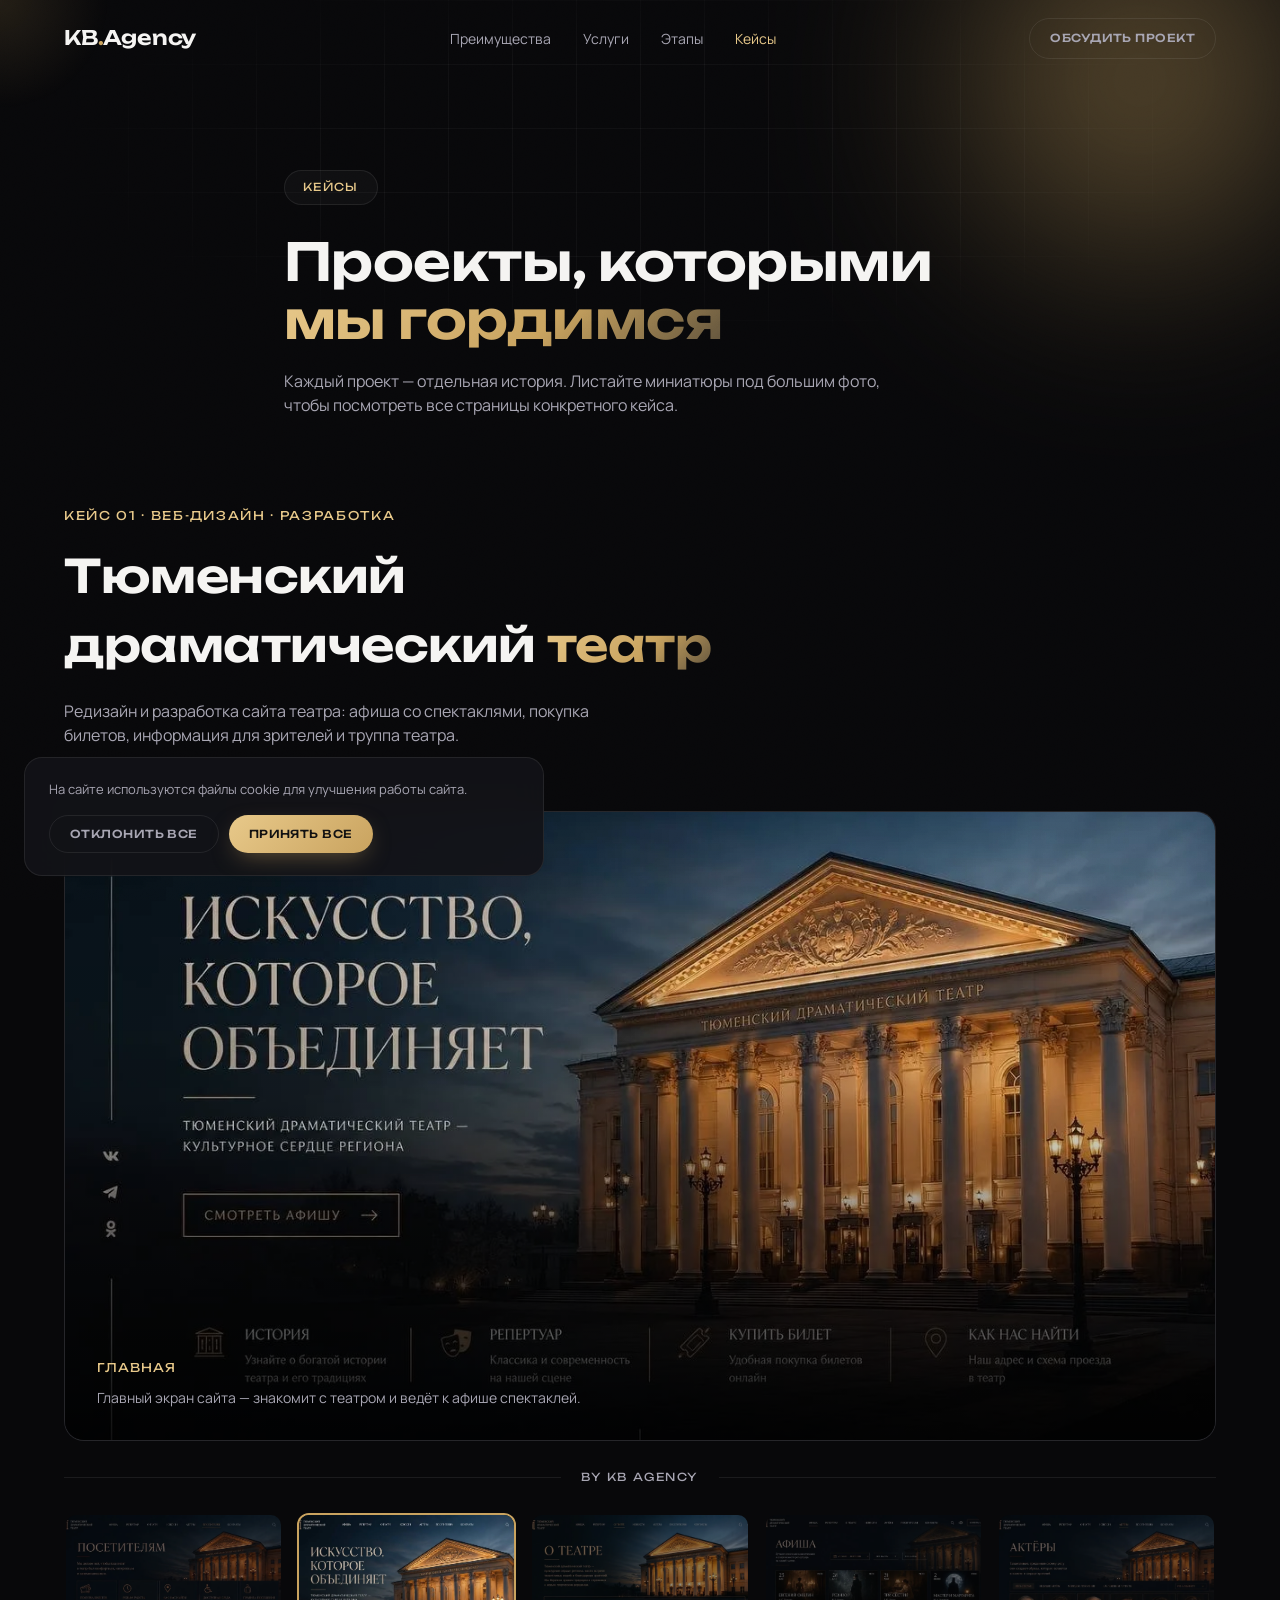
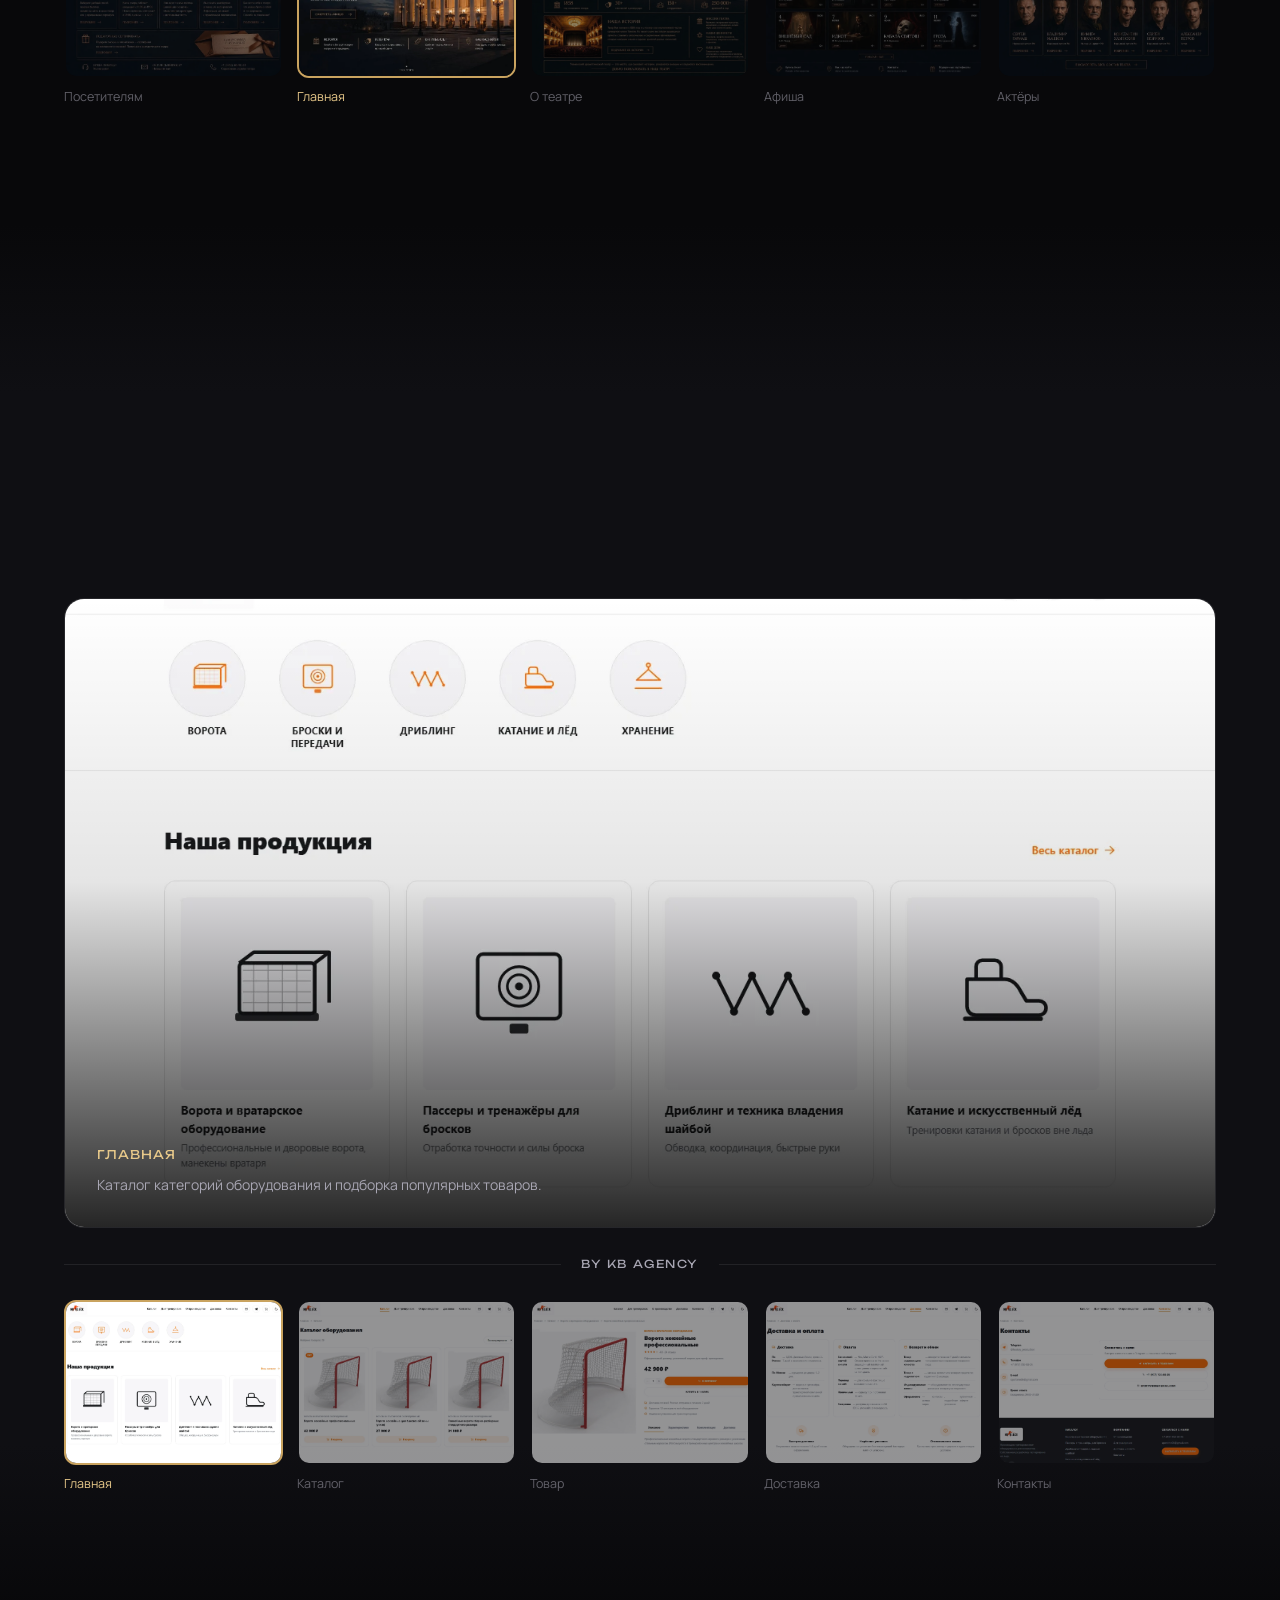
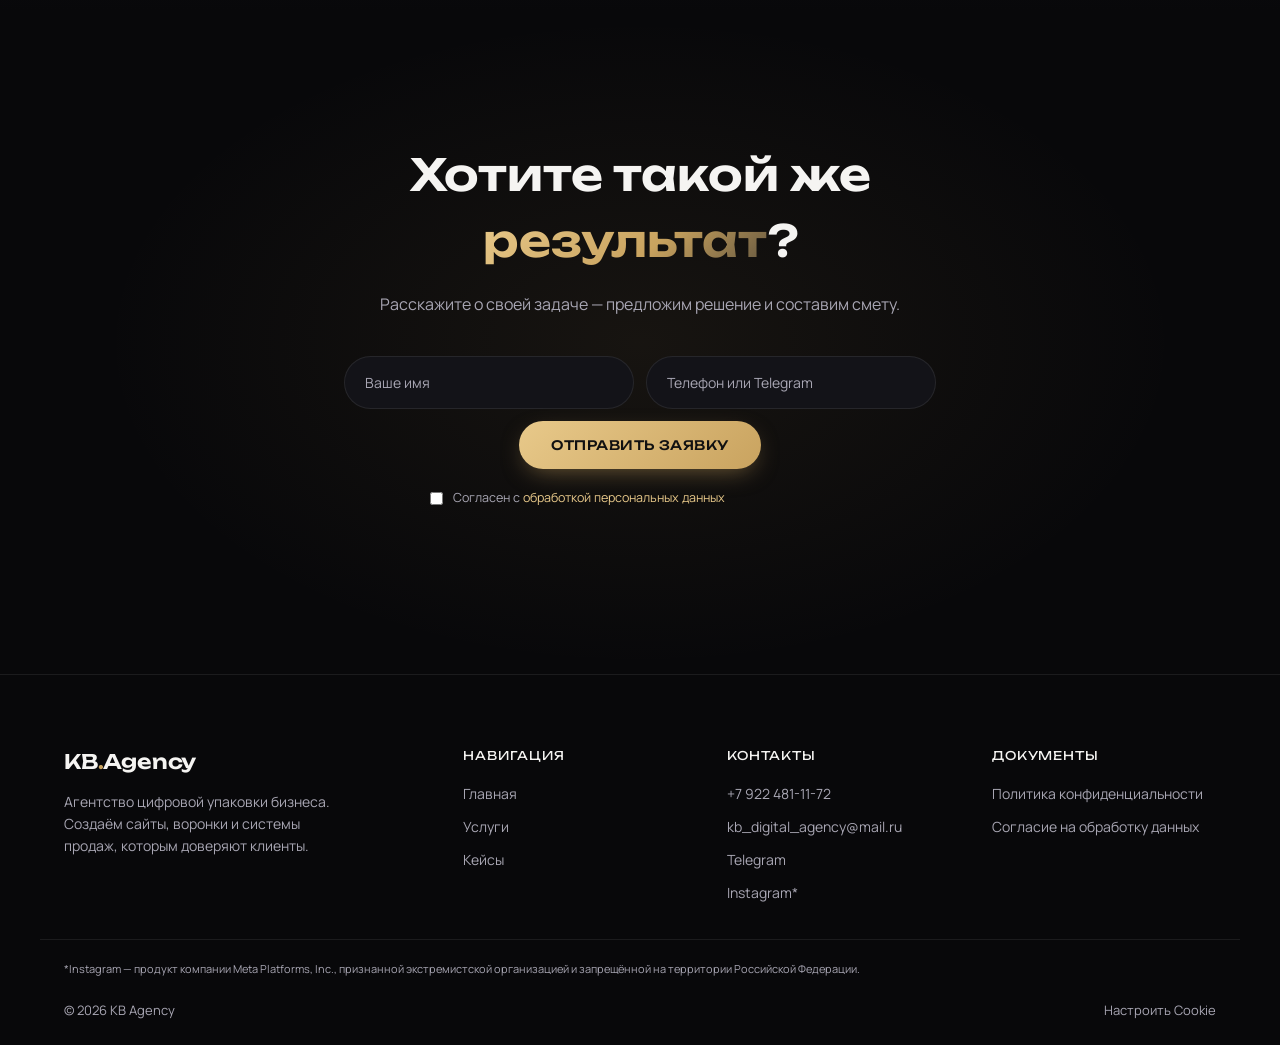
==== cases.html @ 7b7e281a "Initial commit: KB Agency site" ====
<!DOCTYPE html>
<html lang="ru">
<head>
<meta charset="UTF-8">
<meta name="viewport" content="width=device-width, initial-scale=1.0">
<title>Кейсы — KB Agency</title>
<meta name="description" content="Проекты KB Agency: упаковка бренда, сайты, лендинги, AI-креативы и автоматизация — примеры работ с результатами.">

<meta property="og:type" content="website">
<meta property="og:url" content="https://kbagency.ru/cases.html">
<meta property="og:title" content="Кейсы — KB Agency">
<meta property="og:description" content="Проекты KB Agency: упаковка бренда, сайты, лендинги, AI-креативы и автоматизация — примеры работ с результатами.">
<meta property="og:image" content="https://kbagency.ru/brand/instagram-logo-1080.png">
<meta property="og:image:width" content="1080">
<meta property="og:image:height" content="1080">
<meta name="twitter:card" content="summary_large_image">
<meta name="twitter:title" content="Кейсы — KB Agency">
<meta name="twitter:description" content="Проекты KB Agency: упаковка бренда, сайты, лендинги, AI-креативы и автоматизация — примеры работ с результатами.">
<meta name="twitter:image" content="https://kbagency.ru/brand/instagram-logo-1080.png">

<link rel="preconnect" href="https://fonts.googleapis.com">
<link rel="preconnect" href="https://fonts.gstatic.com" crossorigin>
<link href="https://fonts.googleapis.com/css2?family=Manrope:wght@400;500;600;700;800&family=Unbounded:wght@400;500;600;700;800;900&display=swap" rel="stylesheet">
<link rel="icon" href="brand/favicon.svg" type="image/svg+xml">
<link rel="stylesheet" href="css/style.css">
</head>
<body>

<div class="noise-overlay"></div>
<div class="cursor-glow" id="cursorGlow"></div>

<header class="header" id="header">
  <div class="container header__inner">
    <a href="index.html" class="logo">KB<span class="logo__dot">.</span>Agency</a>

    <nav class="nav" id="nav">
      <a href="index.html#advantages" class="nav__link">Преимущества</a>
      <a href="services.html" class="nav__link">Услуги</a>
      <a href="index.html#process" class="nav__link">Этапы</a>
      <a href="cases.html" class="nav__link is-active">Кейсы</a>
      <div class="nav__contact">
        <a href="tel:+79224811172">+7 922 481-11-72</a>
        <a href="mailto:kb_digital_agency@mail.ru">kb_digital_agency@mail.ru</a>
        <a href="https://t.me/KB_AGENCY" target="_blank" rel="noopener">Telegram</a>
        <a href="https://www.instagram.com/kb_digital_agency" target="_blank" rel="noopener">Instagram</a>
      </div>
    </nav>

    <a href="index.html#contact" class="btn btn--small btn--ghost header__cta">Обсудить проект</a>

    <button class="burger" id="burger" aria-label="Открыть меню">
      <span></span><span></span><span></span>
    </button>
  </div>
</header>

<main>

  <!-- PAGE HERO -->
  <section class="page-hero">
    <div class="hero__bg" aria-hidden="true">
      <div class="hero__orb hero__orb--1"></div>
      <div class="hero__grid"></div>
    </div>
    <div class="container page-hero__inner">
      <span class="eyebrow" data-reveal>Кейсы</span>
      <h1 class="page-hero__title" data-reveal>Проекты, которыми <span class="text-gradient">мы гордимся</span></h1>
      <p class="page-hero__desc" data-reveal>
        Каждый проект — отдельная история. Листайте миниатюры под большим фото,
        чтобы посмотреть все страницы конкретного кейса.
      </p>
    </div>
  </section>

  <!-- CASE 01 — THEATER -->
  <section class="section case-study" id="case-theater">
    <div class="container" data-reveal>
      <span class="section__eyebrow">Кейс 01 · Веб-дизайн · Разработка</span>
      <h2 class="section__title">Тюменский драматический <span class="text-gradient">театр</span></h2>
      <p class="section__lead">
        Редизайн и разработка сайта театра: афиша со спектаклями, покупка билетов,
        информация для зрителей и труппа театра.
      </p>
    </div>

    <div class="case-study__stage-wrap container" data-reveal>
      <div class="case-study__stage">
        <img class="case-study__image" src="img/case4.webp" alt="Тюменский драматический театр — главная страница">
        <div class="case-study__overlay">
          <span class="case-study__tag">Главная</span>
          <p class="case-study__desc">Главный экран сайта — знакомит с театром и ведёт к афише спектаклей.</p>
        </div>
      </div>
    </div>

    <div class="container case-study__meta" data-reveal>
      <span class="case-study__line"></span>
      <span class="case-study__by">BY KB AGENCY</span>
      <span class="case-study__line"></span>
    </div>

    <div class="case-study__thumbs container" data-reveal>
      <button class="case-study__thumb" type="button"
              data-img="img/case3.webp" data-alt="Тюменский драматический театр — страница для посетителей"
              data-tag="Посетителям" data-desc="Вся нужная информация о визите: билеты, режим работы, доступная среда.">
        <span class="case-study__thumb-frame"><img src="img/case3.webp" alt="" loading="lazy"></span>
        <span class="case-study__thumb-label">Посетителям</span>
      </button>
      <button class="case-study__thumb is-active" type="button"
              data-img="img/case4.webp" data-alt="Тюменский драматический театр — главная страница"
              data-tag="Главная" data-desc="Главный экран сайта — знакомит с театром и ведёт к афише спектаклей.">
        <span class="case-study__thumb-frame"><img src="img/case4.webp" alt="" loading="lazy"></span>
        <span class="case-study__thumb-label">Главная</span>
      </button>
      <button class="case-study__thumb" type="button"
              data-img="img/case5.webp" data-alt="Тюменский драматический театр — страница о театре"
              data-tag="О театре" data-desc="История театра, миссия и ключевые цифры труппы.">
        <span class="case-study__thumb-frame"><img src="img/case5.webp" alt="" loading="lazy"></span>
        <span class="case-study__thumb-label">О театре</span>
      </button>
      <button class="case-study__thumb" type="button"
              data-img="img/case6.webp" data-alt="Тюменский драматический театр — афиша спектаклей"
              data-tag="Афиша" data-desc="Каталог спектаклей с датами, жанрами и покупкой билетов онлайн.">
        <span class="case-study__thumb-frame"><img src="img/case6.webp" alt="" loading="lazy"></span>
        <span class="case-study__thumb-label">Афиша</span>
      </button>
      <button class="case-study__thumb" type="button"
              data-img="img/case7.webp" data-alt="Тюменский драматический театр — страница актёров"
              data-tag="Актёры" data-desc="Труппа театра с фильтрами по составу и карточками артистов.">
        <span class="case-study__thumb-frame"><img src="img/case7.webp" alt="" loading="lazy"></span>
        <span class="case-study__thumb-label">Актёры</span>
      </button>
    </div>
  </section>

  <!-- CASE 02 — MR BLACK -->
  <section class="section section--alt case-study" id="case-mrblack">
    <div class="container" data-reveal>
      <span class="section__eyebrow">Кейс 02 · E-commerce · Разработка</span>
      <h2 class="section__title">Mr Black — <span class="text-gradient">оборудование для хоккея</span></h2>
      <p class="section__lead">
        Интернет-магазин тренировочного оборудования для хоккеистов: каталог,
        карточка товара, доставка и оплата, контакты.
      </p>
    </div>

    <div class="case-study__stage-wrap container" data-reveal>
      <div class="case-study__stage">
        <img class="case-study__image" src="img/mrblack1.webp" alt="Mr Black — главная страница">
        <div class="case-study__overlay">
          <span class="case-study__tag">Главная</span>
          <p class="case-study__desc">Каталог категорий оборудования и подборка популярных товаров.</p>
        </div>
      </div>
    </div>

    <div class="container case-study__meta" data-reveal>
      <span class="case-study__line"></span>
      <span class="case-study__by">BY KB AGENCY</span>
      <span class="case-study__line"></span>
    </div>

    <div class="case-study__thumbs container" data-reveal>
      <button class="case-study__thumb is-active" type="button"
              data-img="img/mrblack1.webp" data-alt="Mr Black — главная страница"
              data-tag="Главная" data-desc="Каталог категорий оборудования и подборка популярных товаров.">
        <span class="case-study__thumb-frame"><img src="img/mrblack1.webp" alt="" loading="lazy"></span>
        <span class="case-study__thumb-label">Главная</span>
      </button>
      <button class="case-study__thumb" type="button"
              data-img="img/mrblack2.webp" data-alt="Mr Black — каталог оборудования"
              data-tag="Каталог" data-desc="Список товаров с фильтрами, ценами и быстрым добавлением в корзину.">
        <span class="case-study__thumb-frame"><img src="img/mrblack2.webp" alt="" loading="lazy"></span>
        <span class="case-study__thumb-label">Каталог</span>
      </button>
      <button class="case-study__thumb" type="button"
              data-img="img/mrblack3.webp" data-alt="Mr Black — карточка товара"
              data-tag="Товар" data-desc="Карточка товара с описанием, отзывами и покупкой в один клик.">
        <span class="case-study__thumb-frame"><img src="img/mrblack3.webp" alt="" loading="lazy"></span>
        <span class="case-study__thumb-label">Товар</span>
      </button>
      <button class="case-study__thumb" type="button"
              data-img="img/mrblack4.webp" data-alt="Mr Black — доставка и оплата"
              data-tag="Доставка" data-desc="Условия доставки, способы оплаты и возврата — всё на одной странице.">
        <span class="case-study__thumb-frame"><img src="img/mrblack4.webp" alt="" loading="lazy"></span>
        <span class="case-study__thumb-label">Доставка</span>
      </button>
      <button class="case-study__thumb" type="button"
              data-img="img/mrblack5.webp" data-alt="Mr Black — контакты"
              data-tag="Контакты" data-desc="Быстрая связь через Telegram, телефон и почту.">
        <span class="case-study__thumb-frame"><img src="img/mrblack5.webp" alt="" loading="lazy"></span>
        <span class="case-study__thumb-label">Контакты</span>
      </button>
    </div>
  </section>

  <!-- CTA -->
  <section class="cta" id="contact">
    <div class="container cta__inner" data-reveal>
      <h2 class="cta__title">Хотите такой же <span class="text-gradient">результат</span>?</h2>
      <p class="cta__text">Расскажите о своей задаче — предложим решение и составим смету.</p>
      <form class="cta__form" id="ctaForm">
        <input type="text" name="name" placeholder="Ваше имя" required>
        <input type="tel" name="phone" placeholder="Телефон или Telegram" required>
        <button type="submit" class="btn btn--primary">Отправить заявку</button>
      </form>
      <label class="cta__consent">
        <input type="checkbox" form="ctaForm" required>
        <span>Согласен с <a href="personal-data.html">обработкой персональных данных</a></span>
      </label>
      <p class="cta__note" id="ctaNote"></p>
    </div>
  </section>

</main>

<footer class="footer">
  <div class="container footer__inner">
    <div class="footer__brand">
      <a href="index.html" class="logo">KB<span class="logo__dot">.</span>Agency</a>
      <p>Агентство цифровой упаковки бизнеса. Создаём сайты, воронки и системы продаж, которым доверяют клиенты.</p>
    </div>

    <div class="footer__col">
      <span class="footer__heading">Навигация</span>
      <nav class="footer__nav">
        <a href="index.html">Главная</a>
        <a href="services.html">Услуги</a>
        <a href="cases.html">Кейсы</a>
      </nav>
    </div>

    <div class="footer__col">
      <span class="footer__heading">Контакты</span>
      <nav class="footer__nav">
        <a href="tel:+79224811172">+7 922 481-11-72</a>
        <a href="mailto:kb_digital_agency@mail.ru">kb_digital_agency@mail.ru</a>
        <a href="https://t.me/KB_AGENCY" target="_blank" rel="noopener">Telegram</a>
        <a href="https://www.instagram.com/kb_digital_agency" target="_blank" rel="noopener">Instagram*</a>
      </nav>
    </div>

    <div class="footer__col">
      <span class="footer__heading">Документы</span>
      <nav class="footer__nav">
        <a href="privacy.html">Политика конфиденциальности</a>
        <a href="personal-data.html">Согласие на обработку данных</a>
      </nav>
    </div>
  </div>

  <div class="container footer__legal">
    <small>*Instagram — продукт компании Meta Platforms, Inc., признанной экстремистской организацией и запрещённой на территории Российской Федерации.</small>
  </div>

  <div class="container footer__bottom">
    <span>© 2026 KB Agency</span>
    <a href="#" id="cookieSettingsLink">Настроить Cookie</a>
  </div>
</footer>

<div class="cookie-banner" id="cookieBanner">
  <p>На сайте используются файлы cookie для улучшения работы сайта.</p>
  <div class="cookie-banner__actions">
    <button class="btn btn--small btn--ghost" id="cookieDecline">Отклонить все</button>
    <button class="btn btn--small btn--primary" id="cookieAccept">Принять все</button>
  </div>
</div>

<script src="js/tilt.js"></script>
<script src="js/case-gallery.js"></script>
<script src="js/main.js"></script>
</body>
</html>
---- css/style.css ----
/* ============ KB Agency — style.css ============ */

:root{
  --bg: #08080a;
  --bg-soft: #0f0f13;
  --surface: #131318;
  --surface-2: #1a1a21;
  --border: rgba(255,255,255,.08);
  --text: #f5f4f2;
  --text-dim: #a8a6b3;
  --accent: #c9a35f;
  --accent-2: #e8c98a;
  --accent-soft: rgba(201,163,95,.14);
  --radius: 20px;
  --container: 1200px;
  --ff-display: 'Unbounded', sans-serif;
  --ff-body: 'Manrope', sans-serif;
  --ease: cubic-bezier(.22,1,.36,1);
}

*{ box-sizing:border-box; margin:0; padding:0; }
html{ scroll-behavior:smooth; scrollbar-color:var(--accent) var(--bg-soft); scrollbar-width:thin; }
body{
  background:var(--bg);
  color:var(--text);
  font-family:var(--ff-body);
  line-height:1.5;
  overflow-x:hidden;
  -webkit-font-smoothing:antialiased;
}

/* ---------- branded scrollbar ---------- */
::-webkit-scrollbar{ width:10px; height:10px; }
::-webkit-scrollbar-track{ background:var(--bg-soft); }
::-webkit-scrollbar-thumb{
  background:linear-gradient(180deg, var(--accent-2), var(--accent));
  border-radius:6px;
  border:2px solid var(--bg-soft);
}
::-webkit-scrollbar-thumb:hover{ background:linear-gradient(180deg, var(--accent-2), var(--accent-2)); }

/* ---------- cross-page view transitions ---------- */
@view-transition{
  navigation:auto;
}
::view-transition-old(root){
  animation: kb-fade-out .35s var(--ease) both;
}
::view-transition-new(root){
  animation: kb-fade-in .45s var(--ease) both;
}
@keyframes kb-fade-out{ to{ opacity:0; } }
@keyframes kb-fade-in{ from{ opacity:0; } }

@media (prefers-reduced-motion: reduce){
  ::view-transition-old(root), ::view-transition-new(root){ animation:none; }
}
img{ max-width:100%; display:block; }
a{ color:inherit; text-decoration:none; }
button{ font-family:inherit; cursor:pointer; border:none; background:none; color:inherit; }
input{ font-family:inherit; }
ul{ list-style:none; }

.container{
  width:100%;
  max-width:var(--container);
  margin:0 auto;
  padding:0 24px;
}

.text-gradient{
  background:linear-gradient(135deg, var(--accent-2), var(--accent) 60%, #fff2 120%);
  -webkit-background-clip:text;
  background-clip:text;
  color:transparent;
}

/* ---------- intro screen ---------- */
.intro{
  position:fixed; inset:0; z-index:1000;
  background:var(--bg);
  display:flex; align-items:center; justify-content:center;
  cursor:pointer;
  transition:opacity .5s var(--ease), visibility .5s;
}
.intro.is-hidden{ opacity:0; visibility:hidden; pointer-events:none; }
.intro__mark{ position:relative; display:inline-flex; align-items:flex-start; }
.intro__text{
  font-family:var(--ff-display); font-weight:700;
  font-size:clamp(48px, 10vw, 120px);
  line-height:1;
  background:linear-gradient(135deg, var(--accent-2), var(--accent));
  -webkit-background-clip:text; background-clip:text; color:transparent;
  clip-path:inset(0 100% 0 0);
  transition:clip-path .9s cubic-bezier(.65,0,.35,1);
}
.intro.is-drawn .intro__text{ clip-path:inset(0 0% 0 0); }
.intro__dot{
  display:inline-block; width:.14em; height:.14em; border-radius:50%;
  background:linear-gradient(135deg, var(--accent-2), var(--accent));
  margin-left:.06em; transform:scale(0);
  transition:transform .35s var(--ease) .75s;
}
.intro.is-drawn .intro__dot{ transform:scale(1); }
.intro__caret{
  position:absolute; top:2%; left:0; width:3px; height:92%;
  background:linear-gradient(180deg, var(--accent-2), var(--accent));
  opacity:0;
  box-shadow:0 0 12px rgba(201,163,95,.7);
}
.intro.is-drawn .intro__caret{
  animation:introCaret .9s cubic-bezier(.65,0,.35,1) forwards;
}
@keyframes introCaret{
  0%{ left:0; opacity:1; }
  85%{ opacity:1; }
  100%{ left:100%; opacity:0; }
}

/* ---------- noise + cursor glow ---------- */
.noise-overlay{
  position:fixed; inset:0; pointer-events:none; z-index:2;
  opacity:.035;
  background-image:url("data:image/svg+xml,%3Csvg xmlns='http://www.w3.org/2000/svg' width='120' height='120'%3E%3Cfilter id='n'%3E%3CfeTurbulence type='fractalNoise' baseFrequency='0.9' numOctaves='2' stitchTiles='stitch'/%3E%3C/filter%3E%3Crect width='100%25' height='100%25' filter='url(%23n)'/%3E%3C/svg%3E");
  mix-blend-mode:overlay;
}
.cursor-glow{
  position:fixed; top:0; left:0; width:220px; height:220px;
  border-radius:50%;
  background:radial-gradient(circle, rgba(201,163,95,.14), transparent 70%);
  transform:translate(-50%,-50%);
  pointer-events:none;
  z-index:1;
  transition:opacity .3s;
}

/* ---------- buttons ---------- */
.btn{
  display:inline-flex; align-items:center; justify-content:center;
  gap:8px;
  padding:16px 32px;
  border-radius:999px;
  font-family:var(--ff-display);
  font-size:13px;
  font-weight:500;
  letter-spacing:.04em;
  text-transform:uppercase;
  transition:transform .35s var(--ease), box-shadow .35s var(--ease), background .35s var(--ease), color .35s var(--ease), border-color .35s var(--ease);
  white-space:nowrap;
}
.btn--primary{
  background:linear-gradient(135deg, var(--accent-2), var(--accent));
  color:#111;
  box-shadow:0 8px 24px -8px rgba(201,163,95,.55);
}
.btn--outline{
  border:1px solid var(--border);
  color:var(--text);
  background:rgba(255,255,255,.02);
  backdrop-filter:blur(6px);
}
.btn--ghost{ border:1px solid var(--border); color:var(--text-dim); }
.btn--small{ padding:11px 20px; font-size:11px; }

/* ---------- header ---------- */
.header{
  position:fixed; top:0; left:0; right:0; z-index:100;
  padding:18px 0;
  transition:background .4s var(--ease), padding .4s var(--ease), border-color .4s var(--ease);
  border-bottom:1px solid transparent;
}
.header.is-scrolled{
  background:rgba(8,8,10,.75);
  backdrop-filter:blur(16px) saturate(140%);
  border-bottom-color:var(--border);
  padding:12px 0;
}
.header__inner{ display:flex; align-items:center; justify-content:space-between; gap:24px; }
.logo{ font-family:var(--ff-display); font-size:20px; font-weight:600; letter-spacing:-.01em; }
.logo__dot{ color:var(--accent); }

.nav{ display:flex; gap:32px; }
.nav__contact{ display:none; }
.nav__link{
  position:relative; font-size:14px; color:var(--text-dim);
  transition:color .3s;
}
.nav__link::after{
  content:''; position:absolute; left:0; bottom:-6px; width:0; height:1px;
  background:var(--accent-2); transition:width .3s var(--ease);
}
.nav__link:hover{ color:var(--text); }
.nav__link:hover::after{ width:100%; }

.header__cta{ display:inline-flex; }
.burger{ display:none; flex-direction:column; gap:5px; width:28px; z-index:110; }
.burger span{ height:2px; width:100%; background:var(--text); border-radius:2px; transition:transform .3s, opacity .3s; }
.burger.is-open span:nth-child(1){ transform:translateY(7px) rotate(45deg); }
.burger.is-open span:nth-child(2){ opacity:0; }
.burger.is-open span:nth-child(3){ transform:translateY(-7px) rotate(-45deg); }

/* ---------- hero ---------- */
.hero{
  position:relative;
  padding:170px 0 60px;
  overflow:hidden;
}
.hero__bg{ position:absolute; inset:0; z-index:0; }
.hero__orb{
  position:absolute; border-radius:50%; filter:blur(90px); opacity:.55;
  animation:float 14s ease-in-out infinite;
}
.hero__orb--1{ width:520px; height:520px; background:radial-gradient(circle, var(--accent) 0%, transparent 70%); top:-180px; right:-120px; }
.hero__orb--2{ width:380px; height:380px; background:radial-gradient(circle, #6b5aa8 0%, transparent 70%); bottom:-140px; left:-100px; animation-delay:-6s; }
.hero__grid{
  position:absolute; inset:0;
  background-image:linear-gradient(rgba(255,255,255,.035) 1px, transparent 1px), linear-gradient(90deg, rgba(255,255,255,.035) 1px, transparent 1px);
  background-size:64px 64px;
  mask-image:radial-gradient(ellipse 60% 50% at 50% 30%, #000 40%, transparent 80%);
}
@keyframes float{
  0%,100%{ transform:translate(0,0) scale(1); }
  50%{ transform:translate(-20px,30px) scale(1.05); }
}

.hero__inner{ position:relative; z-index:1; text-align:center; max-width:900px; margin:0 auto; }
.eyebrow{
  display:inline-flex; align-items:center; gap:8px;
  font-family:var(--ff-display); font-size:11px; letter-spacing:.12em; text-transform:uppercase;
  color:var(--accent-2);
  padding:8px 18px; border:1px solid var(--border); border-radius:999px;
  background:rgba(255,255,255,.03);
  margin-bottom:28px;
}
.hero__title{
  font-family:var(--ff-display);
  font-size:clamp(28px, 8vw, 76px);
  font-weight:600;
  line-height:1.08;
  letter-spacing:-.02em;
  margin-bottom:26px;
  overflow-wrap:break-word;
}
.hero__desc{
  font-size:clamp(15px, 1.6vw, 19px);
  color:var(--text-dim);
  max-width:560px;
  margin:0 auto 40px;
}
.hero__actions{ display:flex; gap:16px; justify-content:center; flex-wrap:wrap; }

/* stats */
.stats{ position:relative; z-index:1; margin-top:90px; }
.stats__grid{
  display:grid; grid-template-columns:repeat(4,1fr);
  border-top:1px solid var(--border);
  border-left:1px solid var(--border);
}
.stat{
  padding:32px 20px;
  border-right:1px solid var(--border);
  border-bottom:1px solid var(--border);
  text-align:center;
  transition:background .3s;
}
.stat__value{
  display:block; font-family:var(--ff-display); font-size:clamp(26px,3vw,40px); font-weight:600;
  background:linear-gradient(135deg, var(--accent-2), var(--accent));
  -webkit-background-clip:text; background-clip:text; color:transparent;
  margin-bottom:8px;
}
.stat__value--text{ color:transparent; }
.stat__label{ font-size:13px; color:var(--text-dim); }

/* ---------- page hero (subpages) ---------- */
.page-hero{ position:relative; padding:170px 0 90px; overflow:hidden; }
.page-hero__inner{ position:relative; z-index:1; max-width:760px; }
.page-hero__title{
  font-family:var(--ff-display); font-size:clamp(26px,7vw,52px); font-weight:600;
  line-height:1.12; letter-spacing:-.01em; margin-bottom:20px;
  overflow-wrap:break-word;
}
.page-hero__desc{ font-size:16px; color:var(--text-dim); max-width:600px; }
.nav__link.is-active{ color:var(--accent-2); }

/* ---------- service detail blocks ---------- */
.services-list{ padding-top:0; }
.service-block{
  padding:44px;
  border:1px solid var(--border);
  border-radius:var(--radius);
  background:linear-gradient(160deg, var(--surface), var(--bg-soft));
  margin-bottom:24px;
  transition:transform .15s linear, border-color .4s;
  will-change:transform;
}
.service-block__head{
  display:grid;
  grid-template-columns:56px 1fr auto;
  gap:24px;
  align-items:start;
  margin-bottom:28px;
}
.service-block__num{
  font-family:var(--ff-display); font-size:14px; color:var(--accent-2);
  width:56px; height:56px; border-radius:14px;
  display:flex; align-items:center; justify-content:center;
  background:var(--accent-soft);
}
.service-block__title{ font-family:var(--ff-display); font-size:22px; font-weight:500; margin-bottom:10px; }
.service-block__desc{ font-size:15px; color:var(--text-dim); max-width:520px; }
.service-block__price{ text-align:right; white-space:nowrap; }
.service-block__price span{ display:block; font-size:12px; color:var(--text-dim); }
.service-block__price strong{ font-family:var(--ff-display); font-size:24px; font-weight:600; color:var(--accent-2); }

.checklist{
  display:grid; grid-template-columns:repeat(2,1fr); gap:14px 32px;
  padding:26px 0; margin-bottom:8px;
  border-top:1px solid var(--border);
}
.checklist li{
  position:relative; padding-left:28px; font-size:14px; color:var(--text-dim);
}
.checklist li::before{
  content:'✓'; position:absolute; left:0; top:0;
  width:18px; height:18px; border-radius:50%;
  background:var(--accent-soft); color:var(--accent-2);
  font-size:11px; display:flex; align-items:center; justify-content:center;
}
.service-block__cta{ margin-top:10px; }

/* ---------- sections ---------- */
.section{ padding:120px 0; position:relative; }
.section--alt{ background:linear-gradient(180deg, transparent, var(--bg-soft) 12%, var(--bg-soft) 88%, transparent); }
.section__eyebrow{
  display:block; font-family:var(--ff-display); font-size:12px; letter-spacing:.14em; text-transform:uppercase;
  color:var(--accent-2); margin-bottom:16px;
}
.section__title{
  font-family:var(--ff-display); font-size:clamp(28px, 4vw, 46px); font-weight:600;
  letter-spacing:-.01em; max-width:680px; margin-bottom:20px;
}
.section__lead{ color:var(--text-dim); font-size:16px; max-width:560px; margin-bottom:64px; }

/* grids */
.grid{ display:grid; gap:24px; }
.grid--4{ grid-template-columns:repeat(4,1fr); }
.grid--3{ grid-template-columns:repeat(3,1fr); }

/* advantage cards */
.card{
  padding:36px 28px;
  background:linear-gradient(160deg, var(--surface), var(--bg-soft));
  border:1px solid var(--border);
  border-radius:var(--radius);
  transition:transform .15s linear, border-color .4s, background .4s;
  transform-style:preserve-3d;
  will-change:transform;
  position:relative;
  overflow:hidden;
}
.card::before{
  content:''; position:absolute; inset:0; opacity:0; transition:opacity .4s;
  background:radial-gradient(400px circle at var(--mx,50%) var(--my,50%), rgba(201,163,95,.12), transparent 60%);
}
.card__icon{
  width:52px; height:52px; border-radius:14px;
  display:flex; align-items:center; justify-content:center;
  background:var(--accent-soft); color:var(--accent-2);
  font-size:20px; margin-bottom:22px;
}
.card__title{ font-family:var(--ff-display); font-size:17px; font-weight:500; margin-bottom:10px; }
.card__text{ font-size:14px; color:var(--text-dim); line-height:1.6; }

/* service cards */
.service{
  display:block;
  padding:40px 30px;
  border:1px solid var(--border);
  border-radius:var(--radius);
  background:var(--surface);
  transition:transform .15s linear, border-color .4s, background .4s;
  will-change:transform;
}
.service--accent{
  background:linear-gradient(150deg, var(--accent-2), var(--accent));
  color:#161310;
}
.service--accent .service__num{ color:rgba(20,15,5,.45); }
.service--accent .service__text{ color:rgba(20,15,5,.7); }
.service--accent .service__price{ color:#161310; border-top-color:rgba(20,15,5,.2); }
.service__num{
  display:block; font-family:var(--ff-display); font-size:13px; color:var(--text-dim); margin-bottom:24px;
}
.service__title{ font-family:var(--ff-display); font-size:19px; font-weight:500; margin-bottom:10px; }
.service__text{ font-size:14px; color:var(--text-dim); margin-bottom:20px; }
.service__price{
  display:block; font-family:var(--ff-display); font-size:14px; color:var(--accent-2);
  padding-top:18px; border-top:1px solid var(--border);
}
.section__more{ margin-top:48px; text-align:center; }

/* timeline */
.timeline{ position:relative; max-width:760px; }
.timeline__line{
  position:absolute; left:23px; top:8px; bottom:8px; width:1px;
  background:linear-gradient(var(--border), var(--accent), var(--border));
}
.timeline__item{
  display:flex; gap:28px; padding:26px 0; position:relative;
}
.timeline__num{
  flex:none; width:48px; height:48px; border-radius:50%;
  border:1px solid var(--border);
  background:var(--surface);
  display:flex; align-items:center; justify-content:center;
  font-family:var(--ff-display); font-size:13px; color:var(--accent-2);
  z-index:1;
  transition:border-color .3s, box-shadow .3s;
}
.timeline__item:hover .timeline__num{ border-color:var(--accent); box-shadow:0 0 0 6px var(--accent-soft); }
.timeline__content h3{ font-family:var(--ff-display); font-size:18px; font-weight:500; margin-bottom:8px; }
.timeline__content p{ font-size:14px; color:var(--text-dim); max-width:480px; }

/* ---------- case study (single-project gallery, click thumb to swap hero) ---------- */
.case-study{ padding-top:0; }
.case-study__stage-wrap{ margin-bottom:28px; }
.case-study__stage{
  position:relative;
  width:100%; aspect-ratio:16/9; max-height:70vh;
  border-radius:var(--radius);
  overflow:hidden;
  border:1px solid var(--border);
  background:var(--surface);
}
.case-study__image{
  position:absolute; inset:0; width:100%; height:100%; object-fit:cover;
  transition:opacity .3s var(--ease);
}
.case-study__image.is-swapping{ opacity:0; }
.case-study__overlay{
  position:absolute; inset:0;
  background:linear-gradient(0deg, rgba(0,0,0,.85) 0%, rgba(0,0,0,.1) 55%, transparent 100%);
  display:flex; flex-direction:column; justify-content:flex-end;
  padding:32px;
}
.case-study__tag{
  font-family:var(--ff-display); font-size:12px; letter-spacing:.08em; text-transform:uppercase;
  color:var(--accent-2); margin-bottom:10px;
}
.case-study__desc{ font-size:14px; color:var(--text-dim); max-width:520px; }

.case-study__meta{
  display:flex; align-items:center; gap:20px;
  margin-bottom:28px;
}
.case-study__line{ flex:1; height:1px; background:var(--border); }
.case-study__by{
  font-family:var(--ff-display); font-size:11px; letter-spacing:.14em;
  color:var(--text-dim); white-space:nowrap;
}

.case-study__thumbs{ display:grid; grid-template-columns:repeat(5,1fr); gap:14px; }
.case-study__thumb{
  display:flex; flex-direction:column; gap:10px;
  cursor:pointer; text-align:left;
  opacity:.55;
  transition:opacity .3s;
}
.case-study__thumb:hover{ opacity:.85; }
.case-study__thumb.is-active{ opacity:1; }
.case-study__thumb-frame{
  width:100%; aspect-ratio:4/3;
  border-radius:12px; overflow:hidden;
  border:2px solid transparent;
  transition:border-color .3s;
}
.case-study__thumb.is-active .case-study__thumb-frame{ border-color:var(--accent); }
.case-study__thumb-frame img{ width:100%; height:100%; object-fit:cover; }
.case-study__thumb-label{ font-size:12.5px; color:var(--text-dim); }
.case-study__thumb.is-active .case-study__thumb-label{ color:var(--accent-2); }

/* ---------- case teaser (homepage, links to cases.html) ---------- */
.case-teaser{
  position:relative; display:block;
  border-radius:var(--radius); overflow:hidden;
  border:1px solid var(--border);
  aspect-ratio:21/9;
}
.case-teaser img{
  width:100%; height:100%; object-fit:cover;
  transition:transform .6s var(--ease);
}
.case-teaser:hover img{ transform:scale(1.04); }
.case-teaser__overlay{
  position:absolute; inset:0;
  background:linear-gradient(0deg, rgba(0,0,0,.88) 0%, rgba(0,0,0,.1) 60%, transparent 100%);
  display:flex; flex-direction:column; justify-content:flex-end; align-items:flex-start;
  padding:36px;
}
.case-teaser__tag{
  font-family:var(--ff-display); font-size:11px; letter-spacing:.08em; text-transform:uppercase;
  color:var(--accent-2); margin-bottom:10px;
}
.case-teaser__overlay h3{ font-family:var(--ff-display); font-size:clamp(20px,3vw,28px); font-weight:500; margin-bottom:14px; }
.case-teaser__link{
  font-family:var(--ff-display); font-size:13px; color:var(--text);
  display:inline-flex; align-items:center; gap:8px;
}

/* ---------- calculator ---------- */
.calc__grid{
  display:grid; grid-template-columns:repeat(2,1fr); gap:14px;
  margin-bottom:32px;
}
.calc__item{
  display:flex; align-items:center; gap:16px;
  padding:20px 22px;
  border:1px solid var(--border);
  border-radius:14px;
  background:var(--surface);
  cursor:pointer;
  transition:border-color .3s, background .3s;
}
.calc__checkbox{ position:absolute; opacity:0; width:0; height:0; }
.calc__item-check{
  flex:none; width:22px; height:22px; border-radius:7px;
  border:1px solid var(--border);
  display:flex; align-items:center; justify-content:center;
  font-size:12px; color:transparent;
  transition:background .25s, border-color .25s, color .25s;
}
.calc__checkbox:checked ~ .calc__item-check{
  background:linear-gradient(135deg, var(--accent-2), var(--accent));
  border-color:transparent;
  color:#161310;
}
.calc__item:has(.calc__checkbox:checked){
  border-color:var(--accent);
  background:var(--accent-soft);
}
.calc__item-body{ display:flex; flex:1; align-items:center; justify-content:space-between; gap:12px; flex-wrap:wrap; }
.calc__item-title{ font-size:14.5px; }
.calc__item-price{ font-size:13px; color:var(--text-dim); font-family:var(--ff-display); white-space:nowrap; }

.calc__summary{
  padding:36px;
  border:1px solid var(--border);
  border-radius:var(--radius);
  background:linear-gradient(160deg, var(--surface), var(--bg-soft));
  text-align:center;
}
.calc__total{
  display:flex; align-items:baseline; justify-content:center; gap:12px;
  margin-bottom:14px;
}
.calc__total span{ font-size:14px; color:var(--text-dim); }
.calc__total strong{
  font-family:var(--ff-display); font-size:clamp(30px,4vw,44px); font-weight:600;
  background:linear-gradient(135deg, var(--accent-2), var(--accent));
  -webkit-background-clip:text; background-clip:text; color:transparent;
}
.calc__list{ font-size:13px; color:var(--text-dim); margin-bottom:26px; min-height:18px; }
.calc__summary .btn[disabled]{ opacity:.4; pointer-events:none; }

/* ---------- CTA ---------- */
.cta{ padding:130px 0; position:relative; }
.cta::before{
  content:''; position:absolute; inset:0; z-index:-1;
  background:radial-gradient(ellipse 60% 70% at 50% 50%, rgba(201,163,95,.08), transparent 70%);
}
.cta__inner{ text-align:center; max-width:640px; margin:0 auto; }
.cta__title{ font-family:var(--ff-display); font-size:clamp(28px,4vw,44px); font-weight:600; margin-bottom:18px; }
.cta__text{ color:var(--text-dim); margin-bottom:40px; }
.cta__form{ display:flex; gap:12px; flex-wrap:wrap; justify-content:center; }
.cta__form input{
  flex:1 1 200px;
  padding:16px 20px;
  border-radius:999px;
  border:1px solid var(--border);
  background:var(--surface);
  color:var(--text);
  font-size:14px;
  transition:border-color .3s;
}
.cta__form input::placeholder{ color:var(--text-dim); }
.cta__form input:focus{ outline:none; border-color:var(--accent); }
.cta__consent{
  display:flex; align-items:flex-start; gap:10px;
  max-width:420px; margin:20px auto 0;
  font-size:12.5px; color:var(--text-dim); text-align:left; line-height:1.5;
}
.cta__consent input{ margin-top:3px; accent-color:var(--accent); }
.cta__consent a{ color:var(--accent-2); }
.cta__consent a:hover{ text-decoration:underline; }
.cta__note{ margin-top:18px; font-size:13px; color:var(--accent-2); min-height:18px; }

/* ---------- footer ---------- */
.footer{ border-top:1px solid var(--border); padding:72px 0 24px; }
.footer__inner{
  display:grid; grid-template-columns:1.6fr 1fr 1fr 1fr; gap:40px;
  padding-bottom:36px; border-bottom:1px solid var(--border);
}
.footer__brand p{ color:var(--text-dim); font-size:14px; margin-top:14px; max-width:280px; line-height:1.6; }
.footer__heading{
  display:block; font-family:var(--ff-display); font-size:12px; letter-spacing:.08em; text-transform:uppercase;
  color:var(--text); margin-bottom:18px;
}
.footer__nav{ display:flex; flex-direction:column; gap:12px; align-items:flex-start; }
.footer__nav a{ color:var(--text-dim); font-size:14px; transition:color .3s; }
.footer__nav a:hover{ color:var(--accent-2); }
.footer__nav-muted{ color:rgba(168,166,179,.55); font-size:14px; cursor:default; }
.footer__legal{ padding-top:20px; }
.footer__legal small{ display:block; color:var(--text-dim); font-size:11px; line-height:1.6; max-width:820px; }
.footer__bottom{
  display:flex; justify-content:space-between; align-items:center;
  padding-top:24px; font-size:13px; color:var(--text-dim);
}
.footer__bottom a{ color:var(--text-dim); transition:color .3s; }
.footer__bottom a:hover{ color:var(--accent-2); }

/* ---------- cookie banner ---------- */
.cookie-banner{
  position:fixed; left:24px; right:24px; bottom:24px; z-index:200;
  max-width:520px;
  background:rgba(19,19,24,.9);
  backdrop-filter:blur(16px);
  border:1px solid var(--border);
  border-radius:18px;
  padding:22px 24px;
  display:flex; flex-direction:column; gap:16px;
  transform:translateY(140%);
  transition:transform .5s var(--ease);
}
.cookie-banner.is-visible{ transform:translateY(0); }
.cookie-banner p{ font-size:13px; color:var(--text-dim); }
.cookie-banner__actions{ display:flex; gap:10px; }

/* ---------- reveal animation ---------- */
[data-reveal]{
  opacity:0; transform:translateY(28px);
  transition:opacity .8s var(--ease), transform .8s var(--ease);
}
[data-reveal].is-visible{ opacity:1; transform:translateY(0); }

/* restore fast hover/tilt transitions on interactive cards once revealed —
   otherwise the slower [data-reveal] transition (same specificity, declared
   later) wins the cascade and swallows every pointermove update */
[data-reveal].is-visible.card,
[data-reveal].is-visible.service,
[data-reveal].is-visible.case-card,
[data-reveal].is-visible.service-block{
  transition:transform .15s linear, border-color .4s, background .4s, opacity .8s var(--ease);
}

/* ---------- legal pages ---------- */
.legal-page{ padding:160px 0 100px; }
.legal-page__title{
  font-family:var(--ff-display); font-size:clamp(26px,4vw,40px); font-weight:600;
  margin-bottom:12px;
}
.legal-page__updated{ color:var(--text-dim); font-size:13px; margin-bottom:56px; }
.legal{ max-width:820px; }
.legal h2{
  font-family:var(--ff-display); font-size:19px; font-weight:500;
  margin:44px 0 16px;
  padding-top:24px; border-top:1px solid var(--border);
}
.legal h2:first-child{ margin-top:0; padding-top:0; border-top:none; }
.legal p{ color:var(--text-dim); font-size:15px; line-height:1.75; margin-bottom:14px; }
.legal ul, .legal ol{ margin:0 0 14px; padding-left:22px; }
.legal li{ color:var(--text-dim); font-size:15px; line-height:1.75; margin-bottom:6px; }
.legal strong{ color:var(--text); font-weight:600; }
.legal .placeholder{
  color:var(--accent-2); background:var(--accent-soft);
  padding:1px 6px; border-radius:5px; font-size:.94em;
}
.legal a{ color:var(--accent-2); }
.legal a:hover{ text-decoration:underline; }

/* ---------- hover-only interactions (fine pointer + real hover) ----------
   Guarded so a tap on touch devices never leaves an element "stuck" in its
   hover state (translated/scaled/glowing) until the next unrelated tap. */
@media (hover:hover) and (pointer:fine){
  .btn--primary:hover{ transform:translateY(-3px); box-shadow:0 14px 32px -8px rgba(201,163,95,.7); }
  .btn--outline:hover{ border-color:var(--accent); color:var(--accent-2); transform:translateY(-3px); }
  .btn--ghost:hover{ color:var(--text); border-color:rgba(255,255,255,.25); }
  .stat:hover{ background:rgba(255,255,255,.02); }
  .service-block:hover{ border-color:rgba(201,163,95,.3); }
  .card:hover::before{ opacity:1; }
  .card:hover{ transform:translateY(-6px); border-color:rgba(201,163,95,.35); }
  .service:hover{ transform:translateY(-6px); border-color:rgba(201,163,95,.35); }
  .calc__item:hover{ border-color:rgba(201,163,95,.3); }
  .case-card:hover img{ transform:scale(1.06); }
  .cases__btn:hover{ border-color:var(--accent); background:var(--accent-soft); transform:translateY(-2px); }
}

/* ---------- responsive ---------- */
@media (max-width:960px){
  .grid--4{ grid-template-columns:repeat(2,1fr); }
  .grid--3{ grid-template-columns:repeat(2,1fr); }
  .stats__grid{ grid-template-columns:repeat(2,1fr); }
  .footer__inner{ grid-template-columns:1fr; text-align:left; }
  .footer__social{ text-align:left; }
}

@media (max-width:768px){
  .nav, .header__cta{ display:none; }
  .burger{ display:flex; }
  .burger.is-open span{ background:var(--accent-2); }

  .nav.is-open{
    display:flex; flex-direction:column;
    position:fixed; inset:0; top:0;
    padding:120px 32px 40px;
    background:#08080b;
    backdrop-filter:blur(20px);
    gap:26px;
    z-index:105;
    counter-reset:navnum;
    overflow-y:auto;
  }
  .nav.is-open .nav__link{
    counter-increment:navnum;
    display:flex; align-items:baseline; gap:14px;
    font-size:22px; color:var(--text);
    animation:kb-nav-in .5s var(--ease) both;
  }
  .nav.is-open .nav__link::before{
    content:counter(navnum, decimal-leading-zero);
    font-family:var(--ff-display); font-size:12px; font-weight:500;
    color:var(--accent-2); letter-spacing:.04em;
  }
  .nav.is-open .nav__link:nth-child(1){ animation-delay:.06s; }
  .nav.is-open .nav__link:nth-child(2){ animation-delay:.12s; }
  .nav.is-open .nav__link:nth-child(3){ animation-delay:.18s; }
  .nav.is-open .nav__link:nth-child(4){ animation-delay:.24s; }
  @keyframes kb-nav-in{
    from{ opacity:0; transform:translateX(-18px); }
    to{ opacity:1; transform:translateX(0); }
  }

  .nav__contact{
    display:none;
    margin-top:auto; padding-top:28px; border-top:1px solid var(--border);
    flex-direction:column; gap:12px;
    opacity:0; animation:kb-nav-in .5s var(--ease) .3s both;
  }
  .nav.is-open .nav__contact{ display:flex; }
  .nav__contact a{ font-size:14px; color:var(--text-dim); }

  .hero{ padding-top:130px; }
  .hero__actions{ flex-direction:column; }
  .hero__actions .btn{ width:100%; }
  .grid--4{ grid-template-columns:1fr; }
  .grid--3{ grid-template-columns:1fr; }
  .section{ padding:80px 0; }
  .section__lead{ margin-bottom:44px; }
  .cursor-glow{ display:none; }

  .page-hero{ padding:130px 0 60px; }
  .service-block{ padding:28px; }
  .service-block__head{ grid-template-columns:1fr; }
  .service-block__num{ margin-bottom:4px; }
  .service-block__price{ text-align:left; }
  .checklist{ grid-template-columns:1fr; }
  .footer__inner{ grid-template-columns:1fr; gap:32px; }
  .calc__grid{ grid-template-columns:1fr; }
  .calc__summary{ padding:28px; }

  /* case study: shorter stage, thumbs become a horizontal swipe row */
  .case-study__stage{ aspect-ratio:4/5; max-height:56vh; }
  .case-study__overlay{ padding:20px; }
  .case-study__thumbs{
    display:flex; overflow-x:auto; gap:12px;
    scrollbar-width:none;
  }
  .case-study__thumbs::-webkit-scrollbar{ display:none; }
  .case-study__thumb{ flex:none; width:120px; }

  .case-teaser{ aspect-ratio:4/5; }
  .case-teaser__overlay{ padding:22px; }
}

@media (max-width:520px){
  .legal-page{ padding:130px 0 80px; }
}

@media (max-width:480px){
  .stats__grid{ grid-template-columns:1fr; }
}
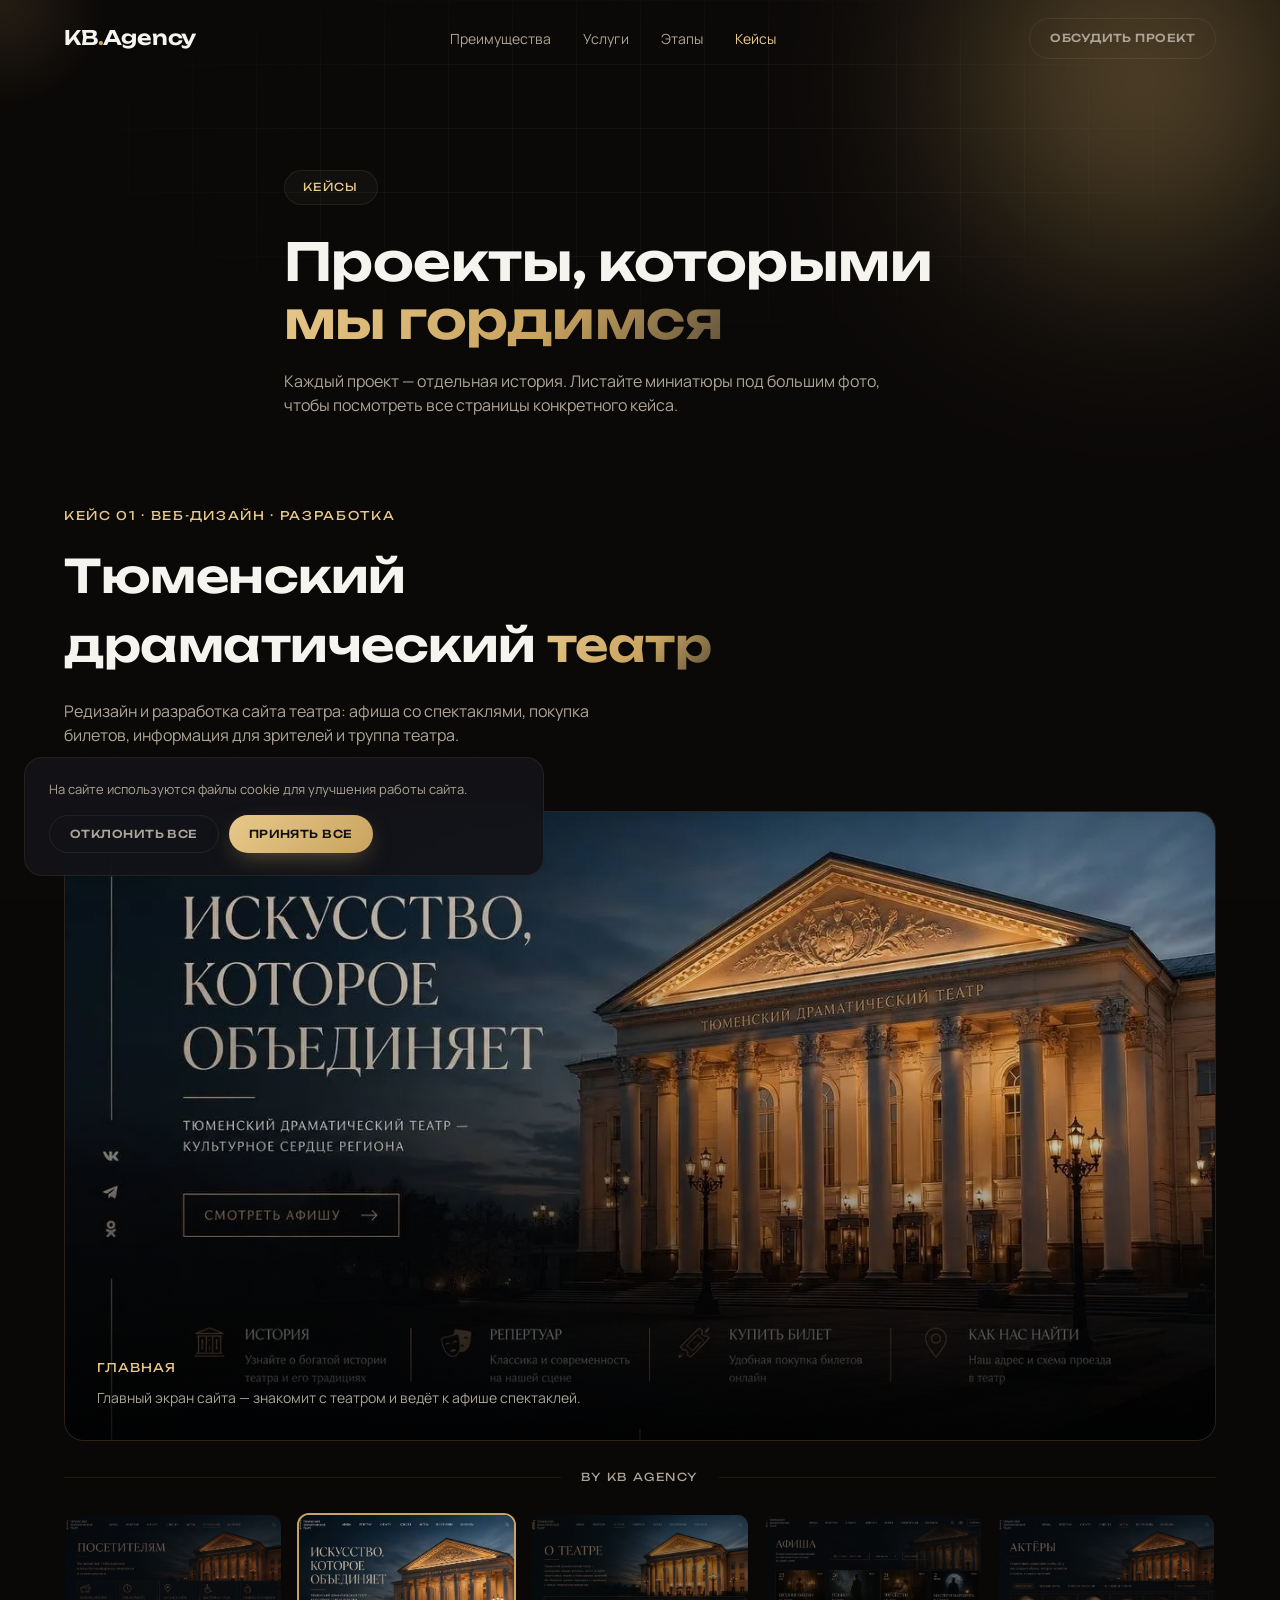
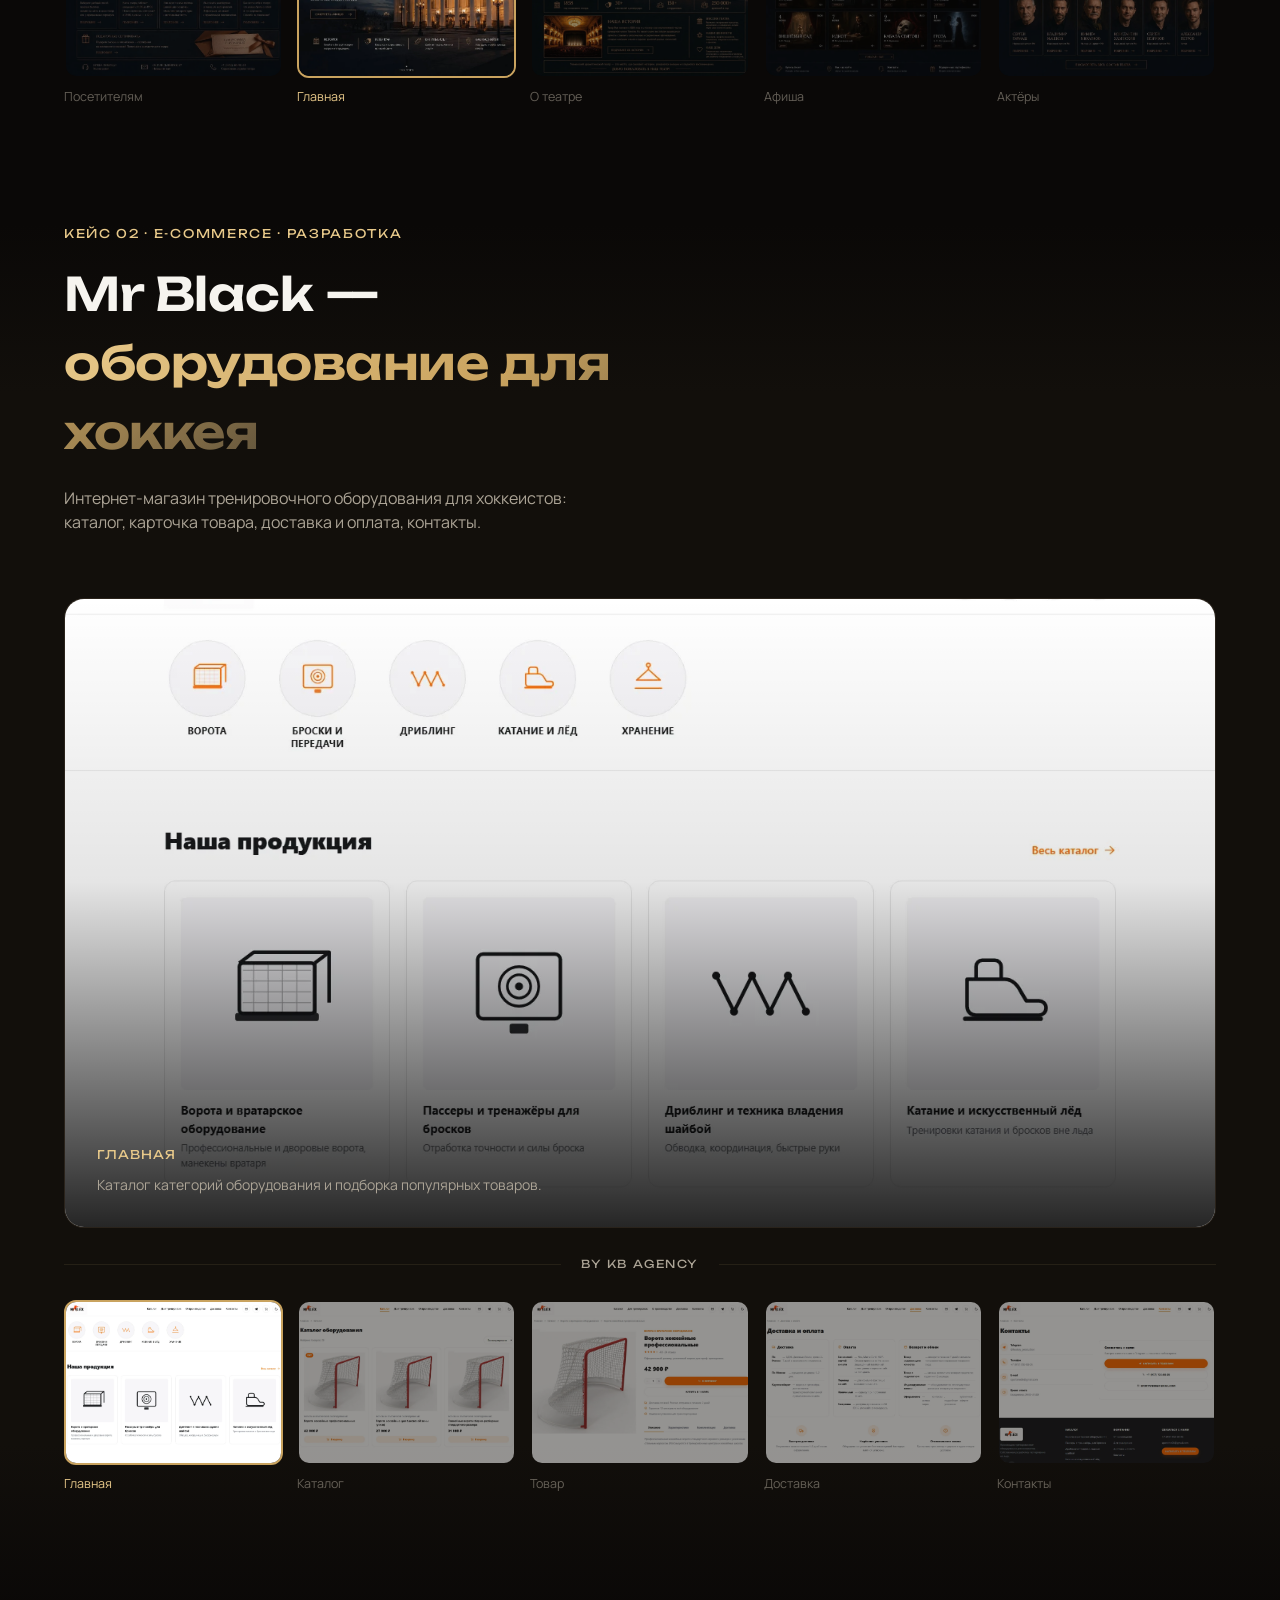
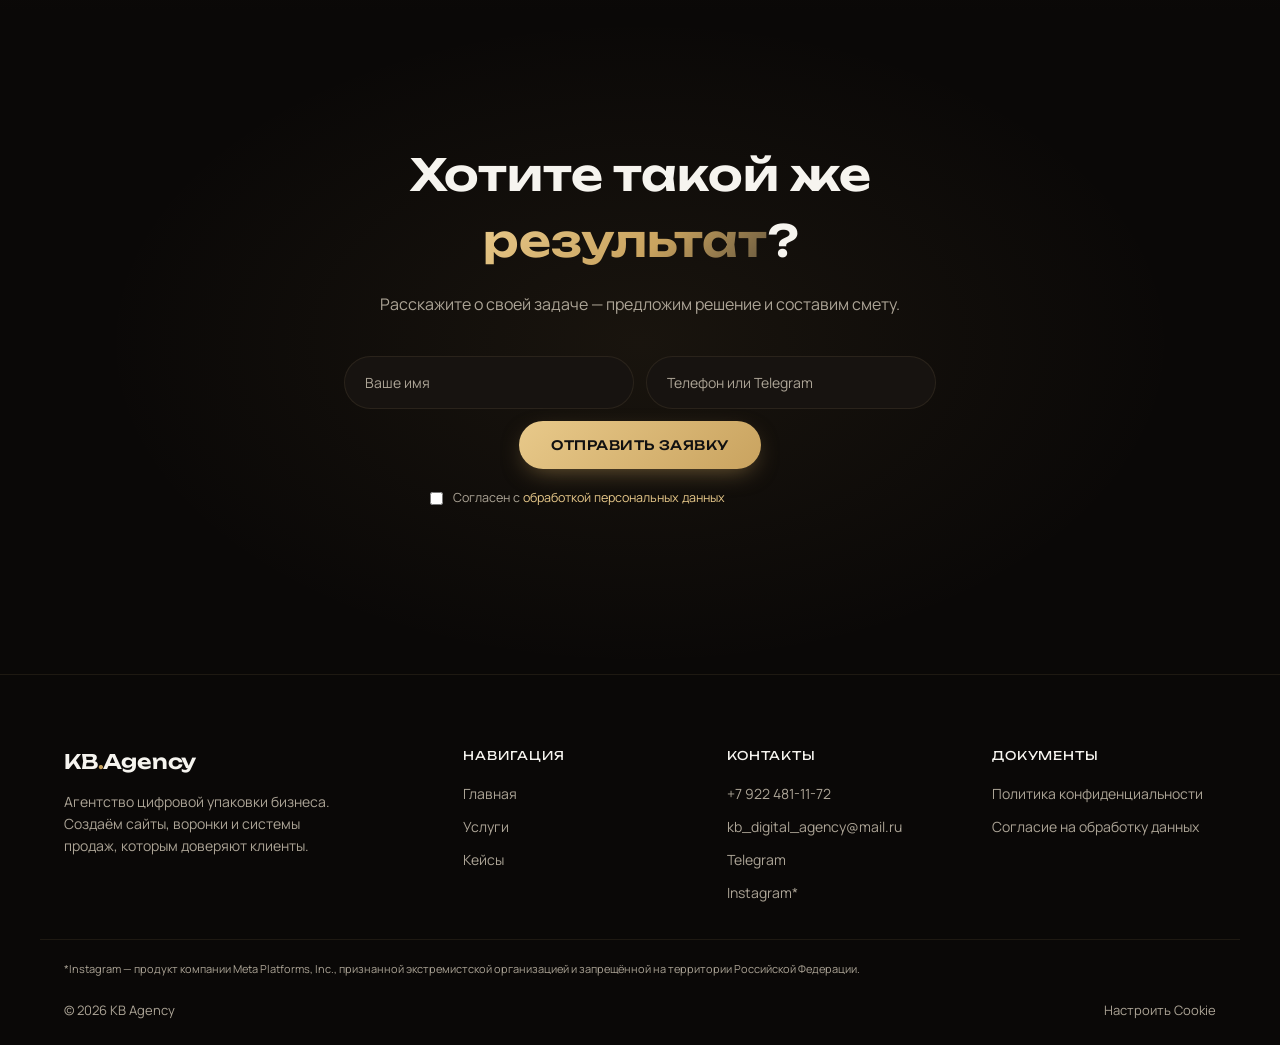
==== commit b9f4deb5: "Technical SEO: sitemap, robots.txt, canonical, JSON-LD, refined meta - robots.txt + sitemap.xml (3 p" ====
--- a/cases.html
+++ b/cases.html
@@ -4,19 +4,23 @@
 <meta charset="UTF-8">
 <meta name="viewport" content="width=device-width, initial-scale=1.0">
 <title>Кейсы — KB Agency</title>
-<meta name="description" content="Проекты KB Agency: упаковка бренда, сайты, лендинги, AI-креативы и автоматизация — примеры работ с результатами.">
+<meta name="description" content="Реальные проекты KB Agency: редизайн сайта Тюменского драматического театра, интернет-магазин Mr Black — с описанием и фото каждой страницы.">
+<link rel="canonical" href="https://www.kbagency.ru/cases.html">
+<meta name="theme-color" content="#0a0807">
 
 <meta property="og:type" content="website">
-<meta property="og:url" content="https://kbagency.ru/cases.html">
+<meta property="og:url" content="https://www.kbagency.ru/cases.html">
+<meta property="og:site_name" content="KB Agency">
+<meta property="og:locale" content="ru_RU">
 <meta property="og:title" content="Кейсы — KB Agency">
-<meta property="og:description" content="Проекты KB Agency: упаковка бренда, сайты, лендинги, AI-креативы и автоматизация — примеры работ с результатами.">
-<meta property="og:image" content="https://kbagency.ru/brand/instagram-logo-1080.png">
+<meta property="og:description" content="Реальные проекты KB Agency: редизайн сайта Тюменского драматического театра, интернет-магазин Mr Black — с описанием и фото каждой страницы.">
+<meta property="og:image" content="https://www.kbagency.ru/brand/instagram-logo-1080.png">
 <meta property="og:image:width" content="1080">
 <meta property="og:image:height" content="1080">
 <meta name="twitter:card" content="summary_large_image">
 <meta name="twitter:title" content="Кейсы — KB Agency">
-<meta name="twitter:description" content="Проекты KB Agency: упаковка бренда, сайты, лендинги, AI-креативы и автоматизация — примеры работ с результатами.">
-<meta name="twitter:image" content="https://kbagency.ru/brand/instagram-logo-1080.png">
+<meta name="twitter:description" content="Реальные проекты KB Agency: редизайн сайта Тюменского драматического театра, интернет-магазин Mr Black — с описанием и фото каждой страницы.">
+<meta name="twitter:image" content="https://www.kbagency.ru/brand/instagram-logo-1080.png">
 
 <link rel="preconnect" href="https://fonts.googleapis.com">
 <link rel="preconnect" href="https://fonts.gstatic.com" crossorigin>
--- a/css/style.css
+++ b/css/style.css
@@ -1,16 +1,17 @@
 /* ============ KB Agency — style.css ============ */
 
 :root{
-  --bg: #08080a;
-  --bg-soft: #0f0f13;
-  --surface: #131318;
-  --surface-2: #1a1a21;
-  --border: rgba(255,255,255,.08);
-  --text: #f5f4f2;
-  --text-dim: #a8a6b3;
+  --bg: #0a0807;
+  --bg-soft: #120f0b;
+  --surface: #171310;
+  --surface-2: #201a14;
+  --border: rgba(232,201,138,.09);
+  --text: #f6f4ef;
+  --text-dim: #aca496;
   --accent: #c9a35f;
   --accent-2: #e8c98a;
-  --accent-soft: rgba(201,163,95,.14);
+  --accent-deep: #8f6a34;
+  --accent-soft: rgba(201,163,95,.16);
   --radius: 20px;
   --container: 1200px;
   --ff-display: 'Unbounded', sans-serif;
@@ -187,10 +188,16 @@
 }
 .nav__link::after{
   content:''; position:absolute; left:0; bottom:-6px; width:0; height:1px;
-  background:var(--accent-2); transition:width .3s var(--ease);
-}
-.nav__link:hover{ color:var(--text); }
-.nav__link:hover::after{ width:100%; }
+  background:var(--accent-2); transition:width .35s var(--ease);
+}
+@media (hover:hover) and (pointer:fine){
+  .nav__link:hover{ color:var(--text); }
+  .nav__link:hover::after{ transition-duration:.1s; }
+  .nav__link:hover::after{ width:100%; }
+}
+/* touch: instant full underline on tap instead of an animated hover —
+   avoids the "cut off mid-transition" glitch while still giving feedback */
+.nav__link:active::after{ width:100%; transition-duration:0s; }
 
 .header__cta{ display:inline-flex; }
 .burger{ display:none; flex-direction:column; gap:5px; width:28px; z-index:110; }
@@ -404,7 +411,7 @@
 .timeline{ position:relative; max-width:760px; }
 .timeline__line{
   position:absolute; left:23px; top:8px; bottom:8px; width:1px;
-  background:linear-gradient(var(--border), var(--accent), var(--border));
+  background:linear-gradient(var(--border), var(--accent-deep), var(--accent), var(--accent-deep), var(--border));
 }
 .timeline__item{
   display:flex; gap:28px; padding:26px 0; position:relative;
@@ -485,6 +492,7 @@
   position:relative; display:block;
   border-radius:var(--radius); overflow:hidden;
   border:1px solid var(--border);
+  background:var(--surface);
   aspect-ratio:21/9;
 }
 .case-teaser img{
@@ -768,8 +776,9 @@
   .calc__grid{ grid-template-columns:1fr; }
   .calc__summary{ padding:28px; }
 
-  /* case study: shorter stage, thumbs become a horizontal swipe row */
-  .case-study__stage{ aspect-ratio:4/5; max-height:56vh; }
+  /* case study: keep the landscape frame (matches the source screenshots),
+     just tighten padding and let thumbs become a horizontal swipe row */
+  .case-study__stage{ max-height:40vh; }
   .case-study__overlay{ padding:20px; }
   .case-study__thumbs{
     display:flex; overflow-x:auto; gap:12px;
@@ -778,7 +787,6 @@
   .case-study__thumbs::-webkit-scrollbar{ display:none; }
   .case-study__thumb{ flex:none; width:120px; }
 
-  .case-teaser{ aspect-ratio:4/5; }
   .case-teaser__overlay{ padding:22px; }
 }
 
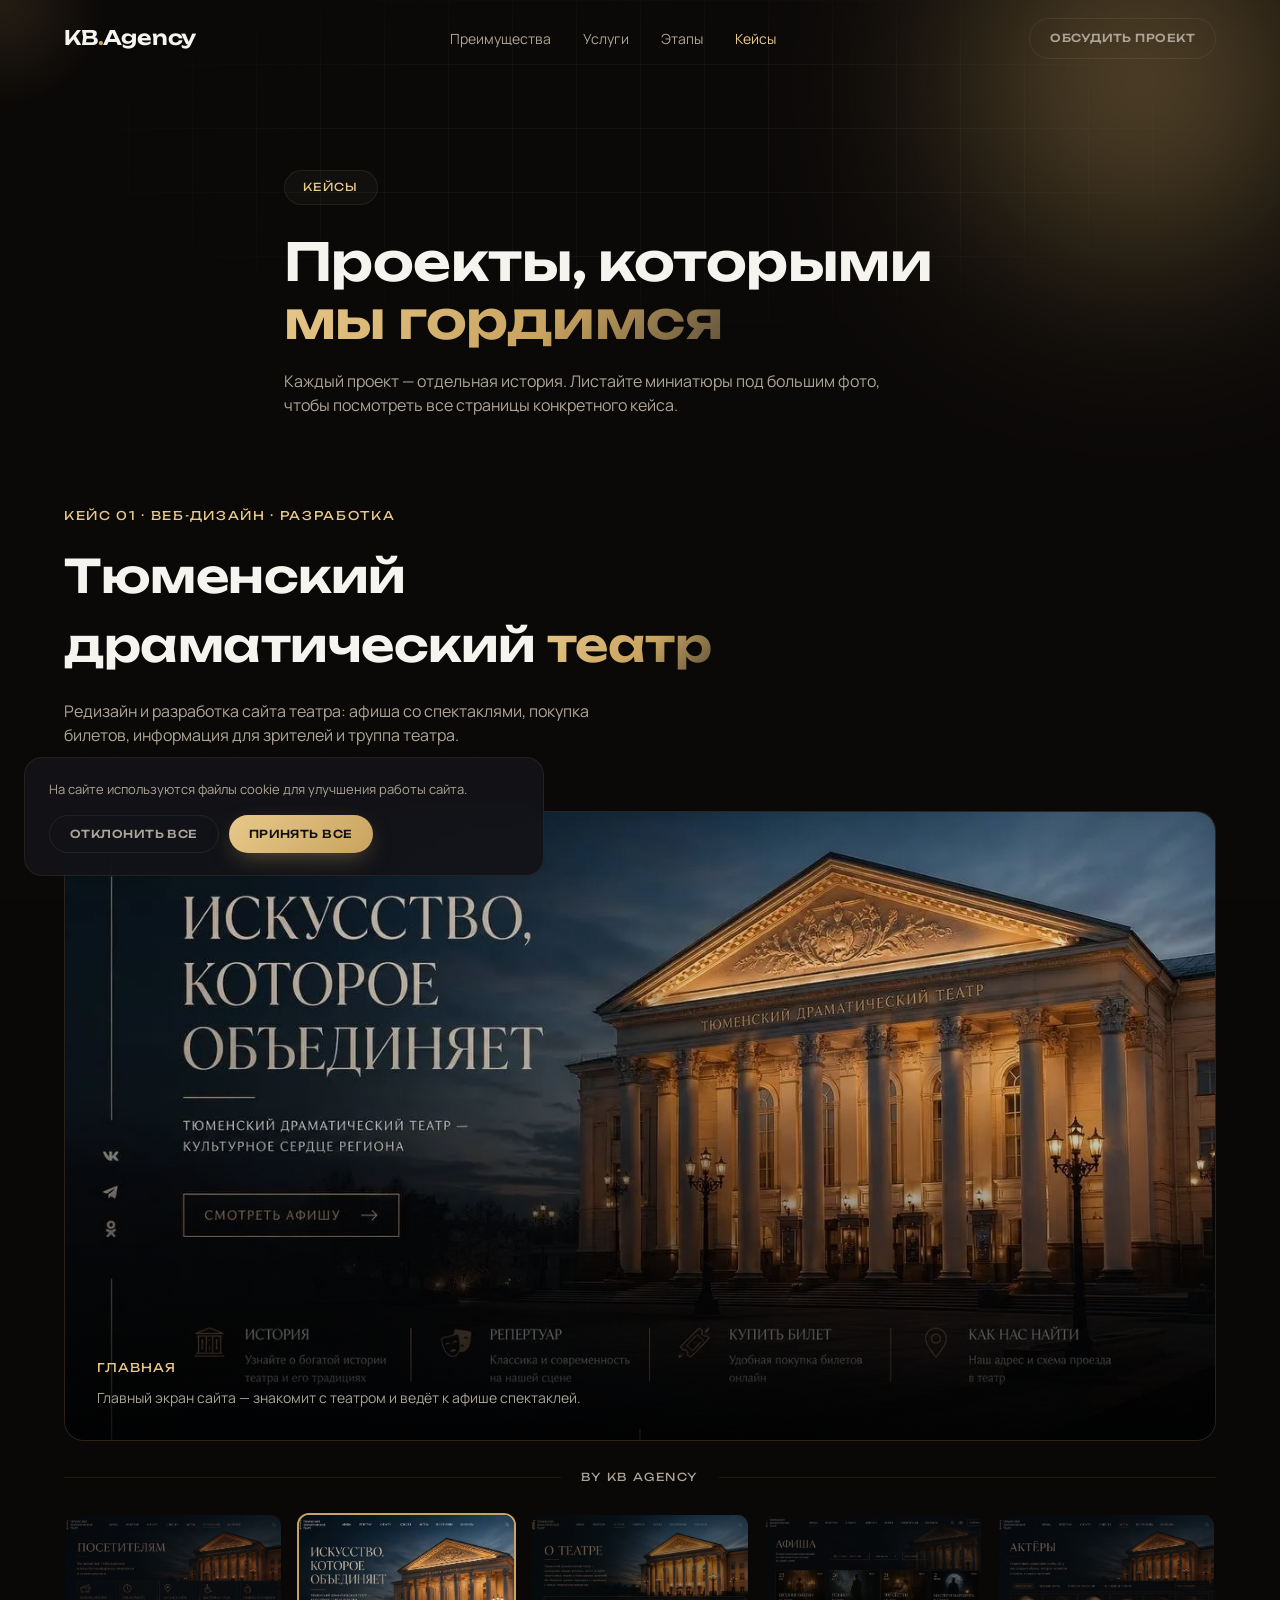
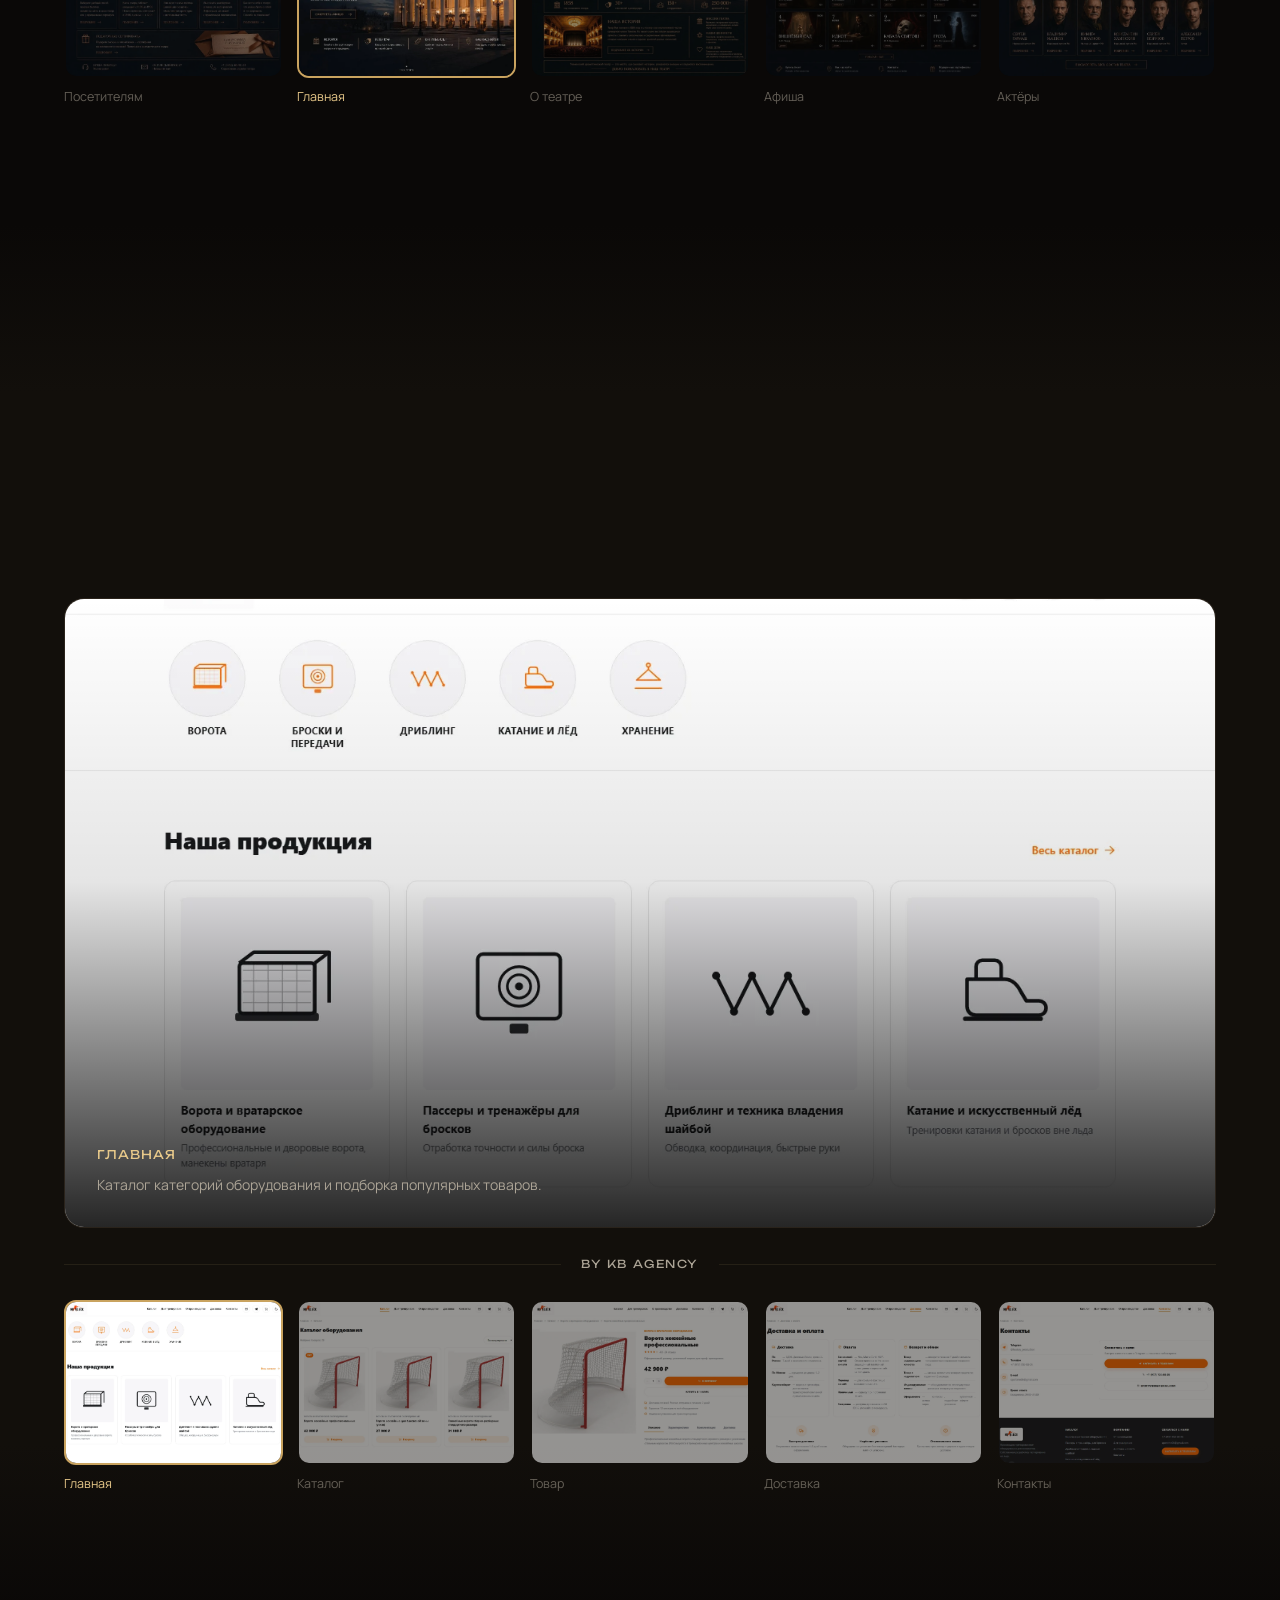
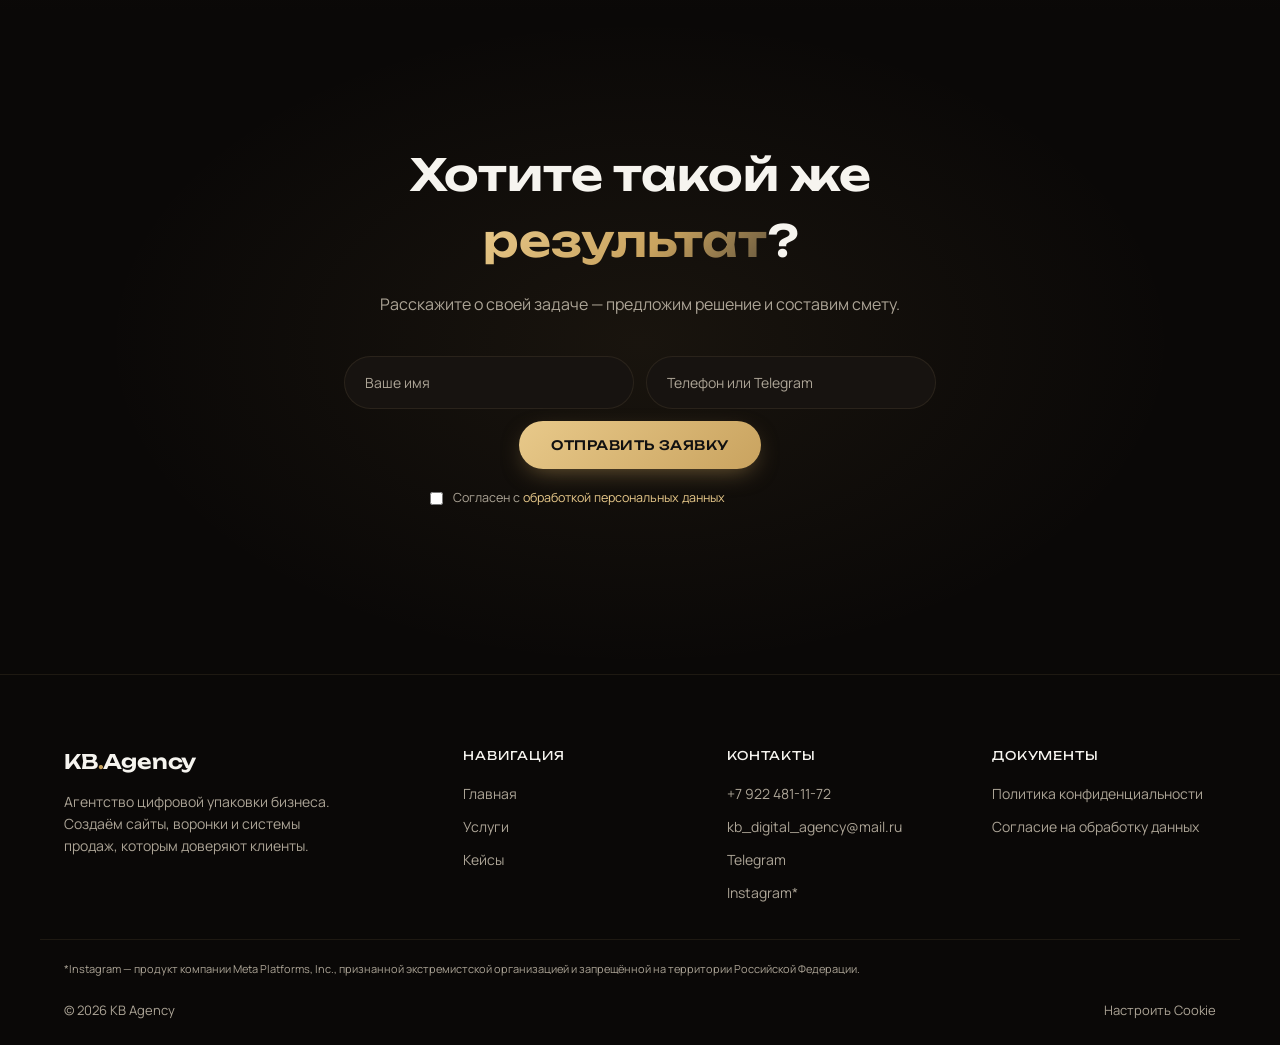
==== commit 3c1a63bd: "Cut unused font weights, lazy-load below-the-fold case image Google Fonts was requesting 11 separate" ====
--- a/cases.html
+++ b/cases.html
@@ -24,7 +24,7 @@
 
 <link rel="preconnect" href="https://fonts.googleapis.com">
 <link rel="preconnect" href="https://fonts.gstatic.com" crossorigin>
-<link href="https://fonts.googleapis.com/css2?family=Manrope:wght@400;500;600;700;800&family=Unbounded:wght@400;500;600;700;800;900&display=swap" rel="stylesheet">
+<link href="https://fonts.googleapis.com/css2?family=Manrope:wght@400;600&family=Unbounded:wght@500;600;700&display=swap" rel="stylesheet">
 <link rel="icon" href="brand/favicon.svg" type="image/svg+xml">
 <link rel="stylesheet" href="css/style.css">
 </head>
@@ -89,7 +89,7 @@
 
     <div class="case-study__stage-wrap container" data-reveal>
       <div class="case-study__stage">
-        <img class="case-study__image" src="img/case4.webp" alt="Тюменский драматический театр — главная страница">
+        <img class="case-study__image" src="img/case4.webp" alt="Тюменский драматический театр — главная страница" fetchpriority="high">
         <div class="case-study__overlay">
           <span class="case-study__tag">Главная</span>
           <p class="case-study__desc">Главный экран сайта — знакомит с театром и ведёт к афише спектаклей.</p>
@@ -150,7 +150,7 @@
 
     <div class="case-study__stage-wrap container" data-reveal>
       <div class="case-study__stage">
-        <img class="case-study__image" src="img/mrblack1.webp" alt="Mr Black — главная страница">
+        <img class="case-study__image" src="img/mrblack1.webp" alt="Mr Black — главная страница" loading="lazy">
         <div class="case-study__overlay">
           <span class="case-study__tag">Главная</span>
           <p class="case-study__desc">Каталог категорий оборудования и подборка популярных товаров.</p>
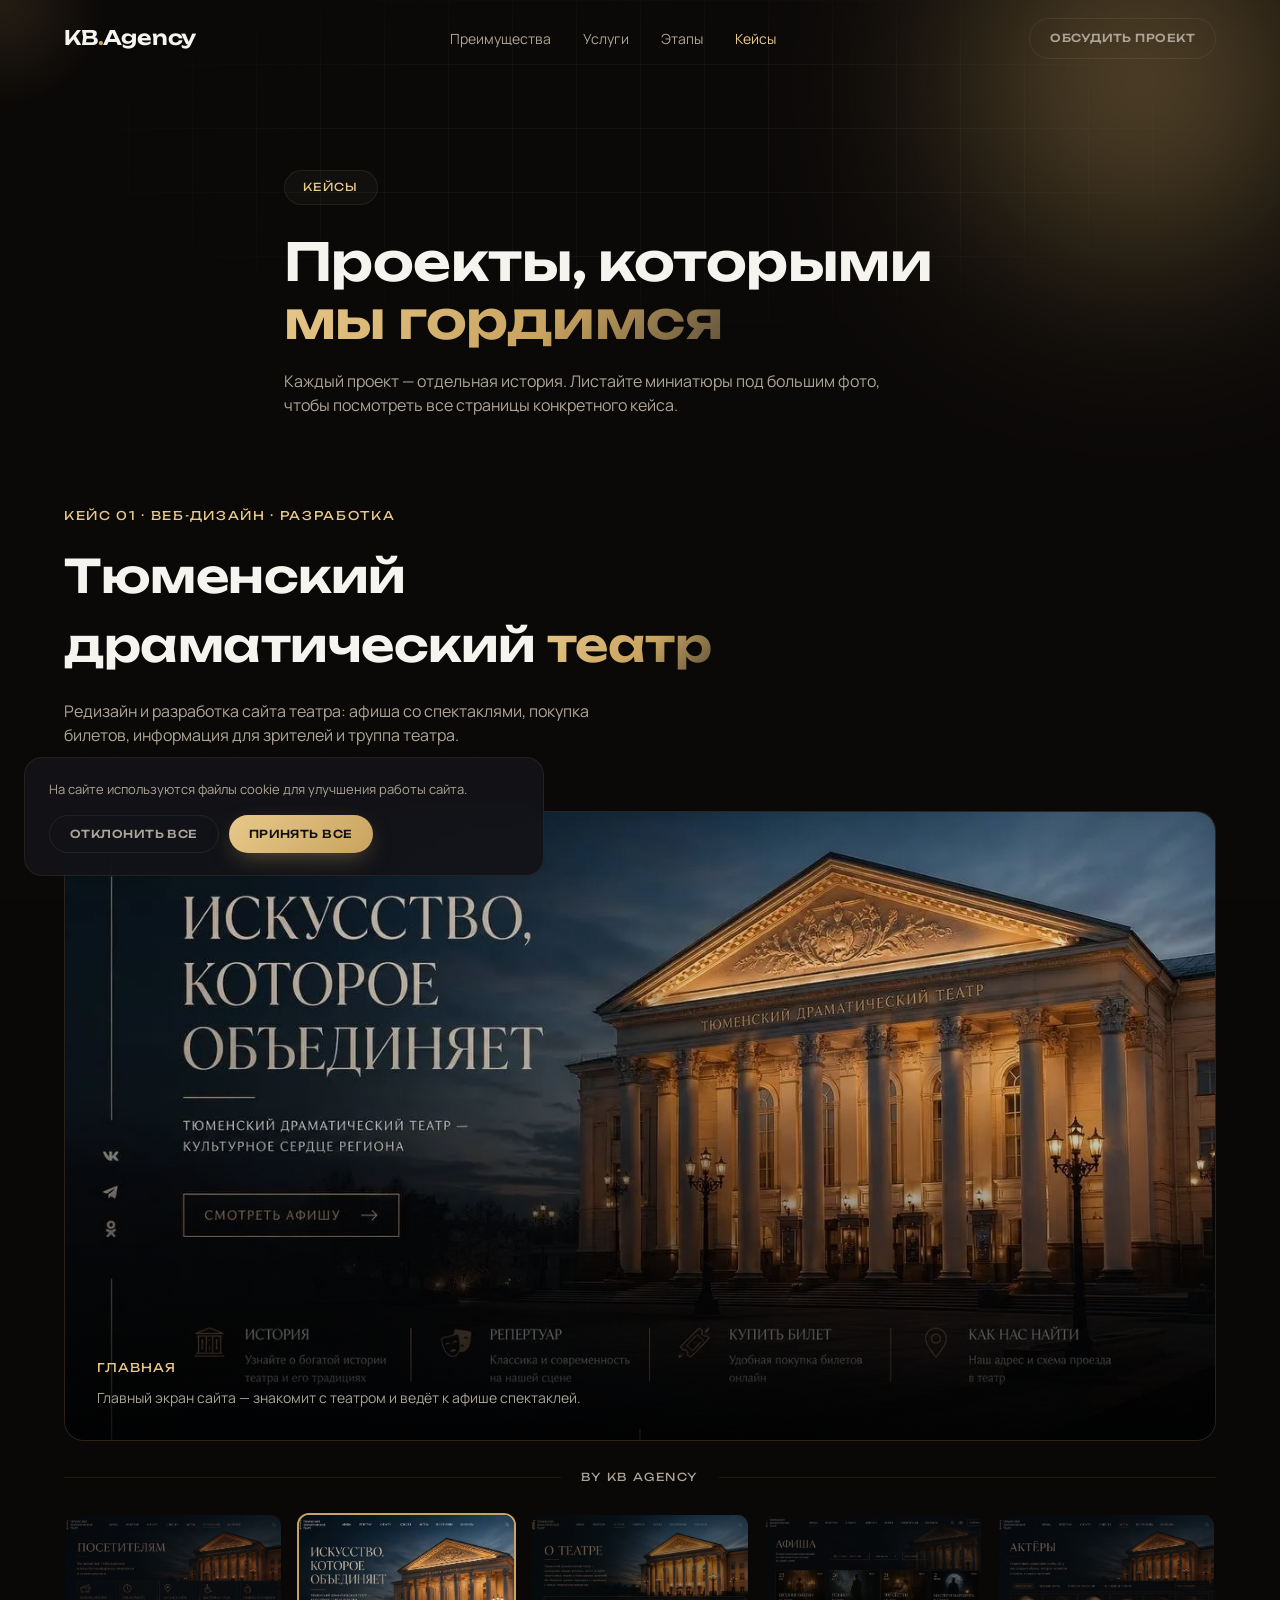
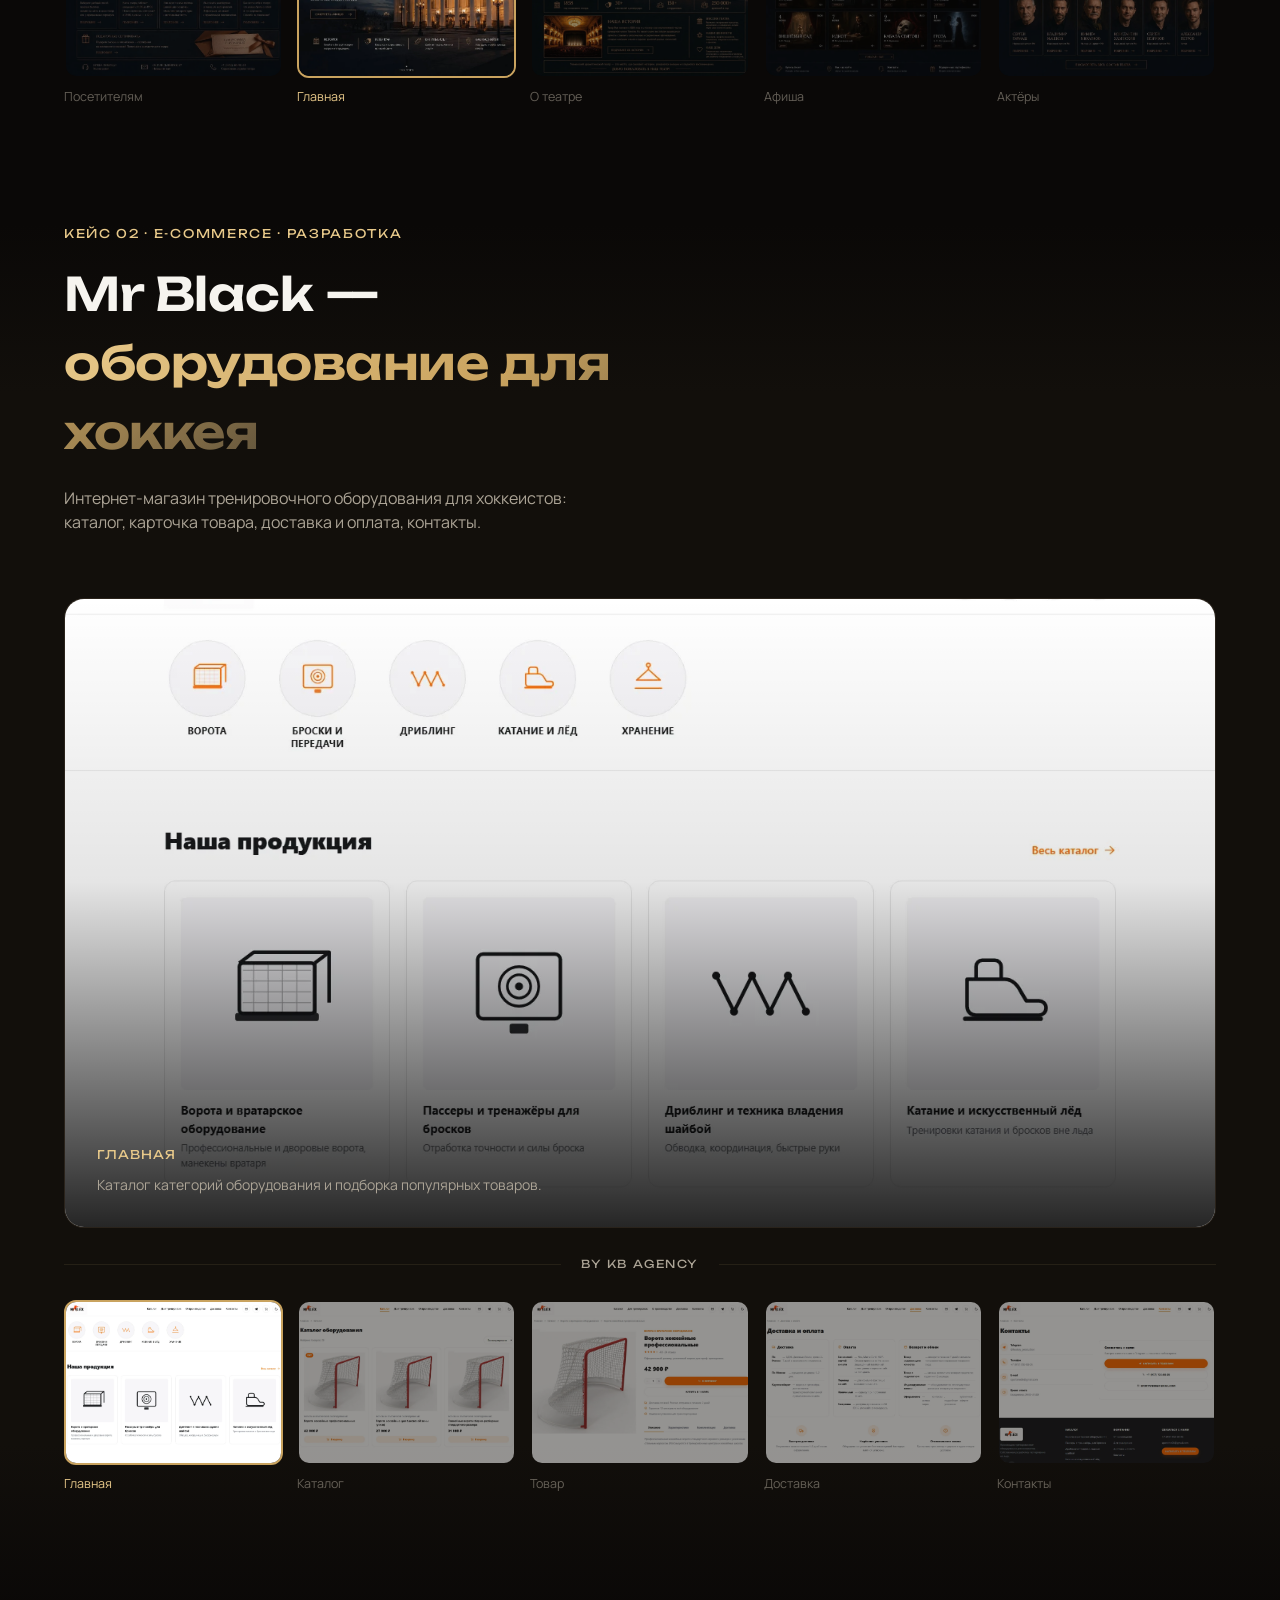
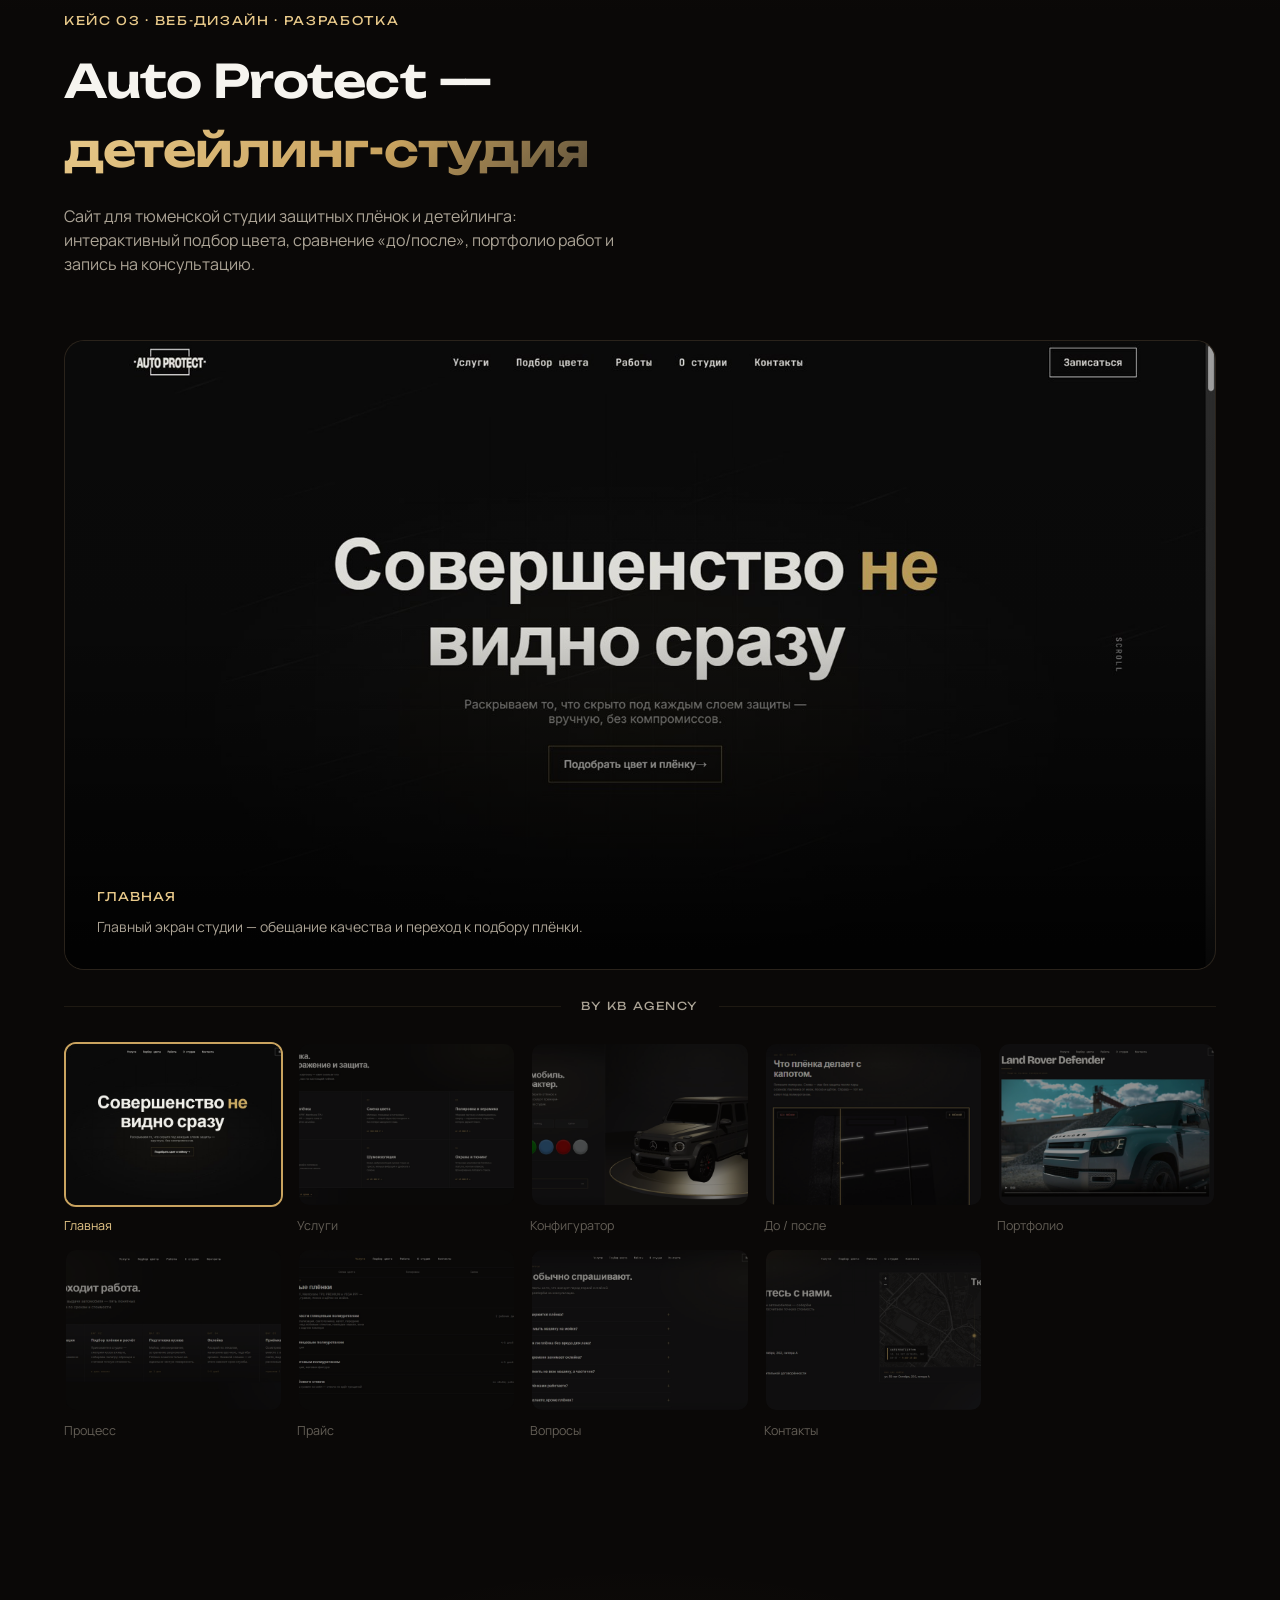
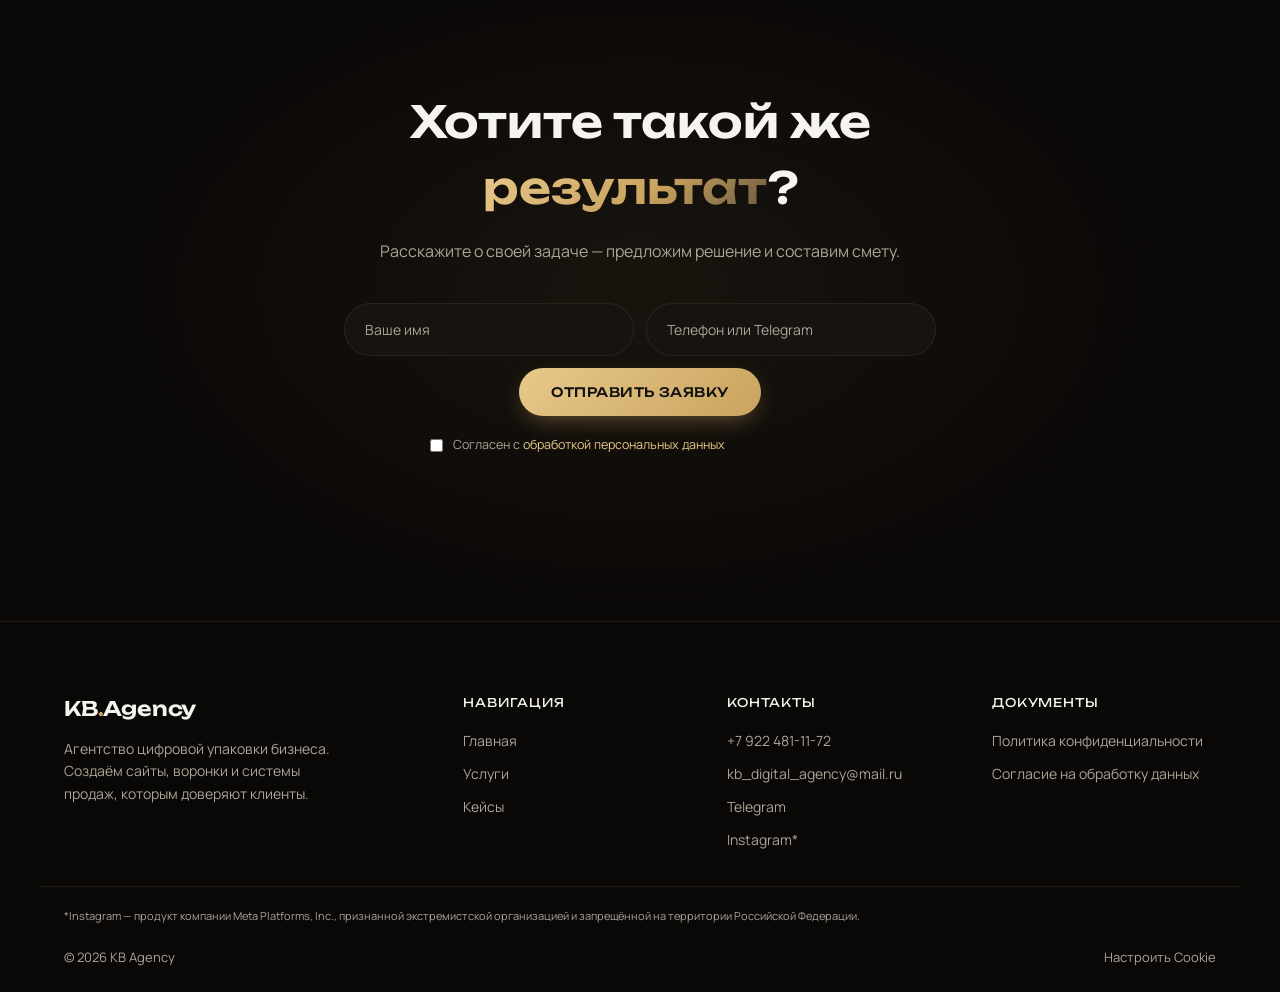
==== commit 69fde452: "Add Auto Protect case study with all 9 screenshots Third portfolio case (detailing studio, Tyumen) u" ====
--- a/cases.html
+++ b/cases.html
@@ -4,7 +4,7 @@
 <meta charset="UTF-8">
 <meta name="viewport" content="width=device-width, initial-scale=1.0">
 <title>Кейсы — KB Agency</title>
-<meta name="description" content="Реальные проекты KB Agency: редизайн сайта Тюменского драматического театра, интернет-магазин Mr Black — с описанием и фото каждой страницы.">
+<meta name="description" content="Реальные проекты KB Agency: редизайн сайта Тюменского драматического театра, интернет-магазин Mr Black, сайт детейлинг-студии Auto Protect — с описанием и фото каждой страницы.">
 <link rel="canonical" href="https://www.kbagency.ru/cases.html">
 <meta name="theme-color" content="#0a0807">
 
@@ -13,13 +13,13 @@
 <meta property="og:site_name" content="KB Agency">
 <meta property="og:locale" content="ru_RU">
 <meta property="og:title" content="Кейсы — KB Agency">
-<meta property="og:description" content="Реальные проекты KB Agency: редизайн сайта Тюменского драматического театра, интернет-магазин Mr Black — с описанием и фото каждой страницы.">
+<meta property="og:description" content="Реальные проекты KB Agency: редизайн сайта Тюменского драматического театра, интернет-магазин Mr Black, сайт детейлинг-студии Auto Protect — с описанием и фото каждой страницы.">
 <meta property="og:image" content="https://www.kbagency.ru/brand/instagram-logo-1080.png">
 <meta property="og:image:width" content="1080">
 <meta property="og:image:height" content="1080">
 <meta name="twitter:card" content="summary_large_image">
 <meta name="twitter:title" content="Кейсы — KB Agency">
-<meta name="twitter:description" content="Реальные проекты KB Agency: редизайн сайта Тюменского драматического театра, интернет-магазин Mr Black — с описанием и фото каждой страницы.">
+<meta name="twitter:description" content="Реальные проекты KB Agency: редизайн сайта Тюменского драматического театра, интернет-магазин Mr Black, сайт детейлинг-студии Auto Protect — с описанием и фото каждой страницы.">
 <meta name="twitter:image" content="https://www.kbagency.ru/brand/instagram-logo-1080.png">
 
 <link rel="preconnect" href="https://fonts.googleapis.com">
@@ -193,6 +193,91 @@
               data-img="img/mrblack5.webp" data-alt="Mr Black — контакты"
               data-tag="Контакты" data-desc="Быстрая связь через Telegram, телефон и почту.">
         <span class="case-study__thumb-frame"><img src="img/mrblack5.webp" alt="" loading="lazy"></span>
+        <span class="case-study__thumb-label">Контакты</span>
+      </button>
+    </div>
+  </section>
+
+  <!-- CASE 03 — AUTO PROTECT -->
+  <section class="section case-study" id="case-autoprotect">
+    <div class="container" data-reveal>
+      <span class="section__eyebrow">Кейс 03 · Веб-дизайн · Разработка</span>
+      <h2 class="section__title">Auto Protect — <span class="text-gradient">детейлинг-студия</span></h2>
+      <p class="section__lead">
+        Сайт для тюменской студии защитных плёнок и детейлинга: интерактивный подбор цвета,
+        сравнение «до/после», портфолио работ и запись на консультацию.
+      </p>
+    </div>
+
+    <div class="case-study__stage-wrap container" data-reveal>
+      <div class="case-study__stage">
+        <img class="case-study__image" src="img/autoprotect1.jpg" alt="Auto Protect — главный экран" loading="lazy">
+        <div class="case-study__overlay">
+          <span class="case-study__tag">Главная</span>
+          <p class="case-study__desc">Главный экран студии — обещание качества и переход к подбору плёнки.</p>
+        </div>
+      </div>
+    </div>
+
+    <div class="container case-study__meta" data-reveal>
+      <span class="case-study__line"></span>
+      <span class="case-study__by">BY KB AGENCY</span>
+      <span class="case-study__line"></span>
+    </div>
+
+    <div class="case-study__thumbs container" data-reveal>
+      <button class="case-study__thumb is-active" type="button"
+              data-img="img/autoprotect1.jpg" data-alt="Auto Protect — главный экран"
+              data-tag="Главная" data-desc="Главный экран студии — обещание качества и переход к подбору плёнки.">
+        <span class="case-study__thumb-frame"><img src="img/autoprotect1.jpg" alt="" loading="lazy"></span>
+        <span class="case-study__thumb-label">Главная</span>
+      </button>
+      <button class="case-study__thumb" type="button"
+              data-img="img/autoprotect2.jpg" data-alt="Auto Protect — блок услуг"
+              data-tag="Услуги" data-desc="Шесть ключевых услуг с ценами: плёнка, смена цвета, полировка, шумоизоляция и другое.">
+        <span class="case-study__thumb-frame"><img src="img/autoprotect2.jpg" alt="" loading="lazy"></span>
+        <span class="case-study__thumb-label">Услуги</span>
+      </button>
+      <button class="case-study__thumb" type="button"
+              data-img="img/autoprotect3.jpg" data-alt="Auto Protect — конфигуратор цвета"
+              data-tag="Конфигуратор" data-desc="Интерактивный подбор фактуры и цвета плёнки на 3D-модели авто.">
+        <span class="case-study__thumb-frame"><img src="img/autoprotect3.jpg" alt="" loading="lazy"></span>
+        <span class="case-study__thumb-label">Конфигуратор</span>
+      </button>
+      <button class="case-study__thumb" type="button"
+              data-img="img/autoprotect4.jpg" data-alt="Auto Protect — сравнение до и после"
+              data-tag="До / после" data-desc="Слайдер сравнения: капот без защиты и тот же капот под полиуретаном.">
+        <span class="case-study__thumb-frame"><img src="img/autoprotect4.jpg" alt="" loading="lazy"></span>
+        <span class="case-study__thumb-label">До / после</span>
+      </button>
+      <button class="case-study__thumb" type="button"
+              data-img="img/autoprotect5.jpg" data-alt="Auto Protect — работа Land Rover Defender"
+              data-tag="Портфолио" data-desc="Карточка выполненной работы с видео результата оклейки.">
+        <span class="case-study__thumb-frame"><img src="img/autoprotect5.jpg" alt="" loading="lazy"></span>
+        <span class="case-study__thumb-label">Портфолио</span>
+      </button>
+      <button class="case-study__thumb" type="button"
+              data-img="img/autoprotect8.jpg" data-alt="Auto Protect — этапы работы"
+              data-tag="Процесс" data-desc="Пять шагов от заявки до выдачи автомобиля — без сюрпризов по срокам.">
+        <span class="case-study__thumb-frame"><img src="img/autoprotect8.jpg" alt="" loading="lazy"></span>
+        <span class="case-study__thumb-label">Процесс</span>
+      </button>
+      <button class="case-study__thumb" type="button"
+              data-img="img/autoprotect9.jpg" data-alt="Auto Protect — прайс на услуги"
+              data-tag="Прайс" data-desc="Подробный прайс-лист по каждой категории услуг студии.">
+        <span class="case-study__thumb-frame"><img src="img/autoprotect9.jpg" alt="" loading="lazy"></span>
+        <span class="case-study__thumb-label">Прайс</span>
+      </button>
+      <button class="case-study__thumb" type="button"
+              data-img="img/autoprotect7.jpg" data-alt="Auto Protect — частые вопросы"
+              data-tag="Вопросы" data-desc="Ответы на частые вопросы клиентов перед первой оклейкой.">
+        <span class="case-study__thumb-frame"><img src="img/autoprotect7.jpg" alt="" loading="lazy"></span>
+        <span class="case-study__thumb-label">Вопросы</span>
+      </button>
+      <button class="case-study__thumb" type="button"
+              data-img="img/autoprotect6.jpg" data-alt="Auto Protect — контакты и карта"
+              data-tag="Контакты" data-desc="Адрес, телефоны и карта проезда — с быстрым переходом в 2ГИС.">
+        <span class="case-study__thumb-frame"><img src="img/autoprotect6.jpg" alt="" loading="lazy"></span>
         <span class="case-study__thumb-label">Контакты</span>
       </button>
     </div>
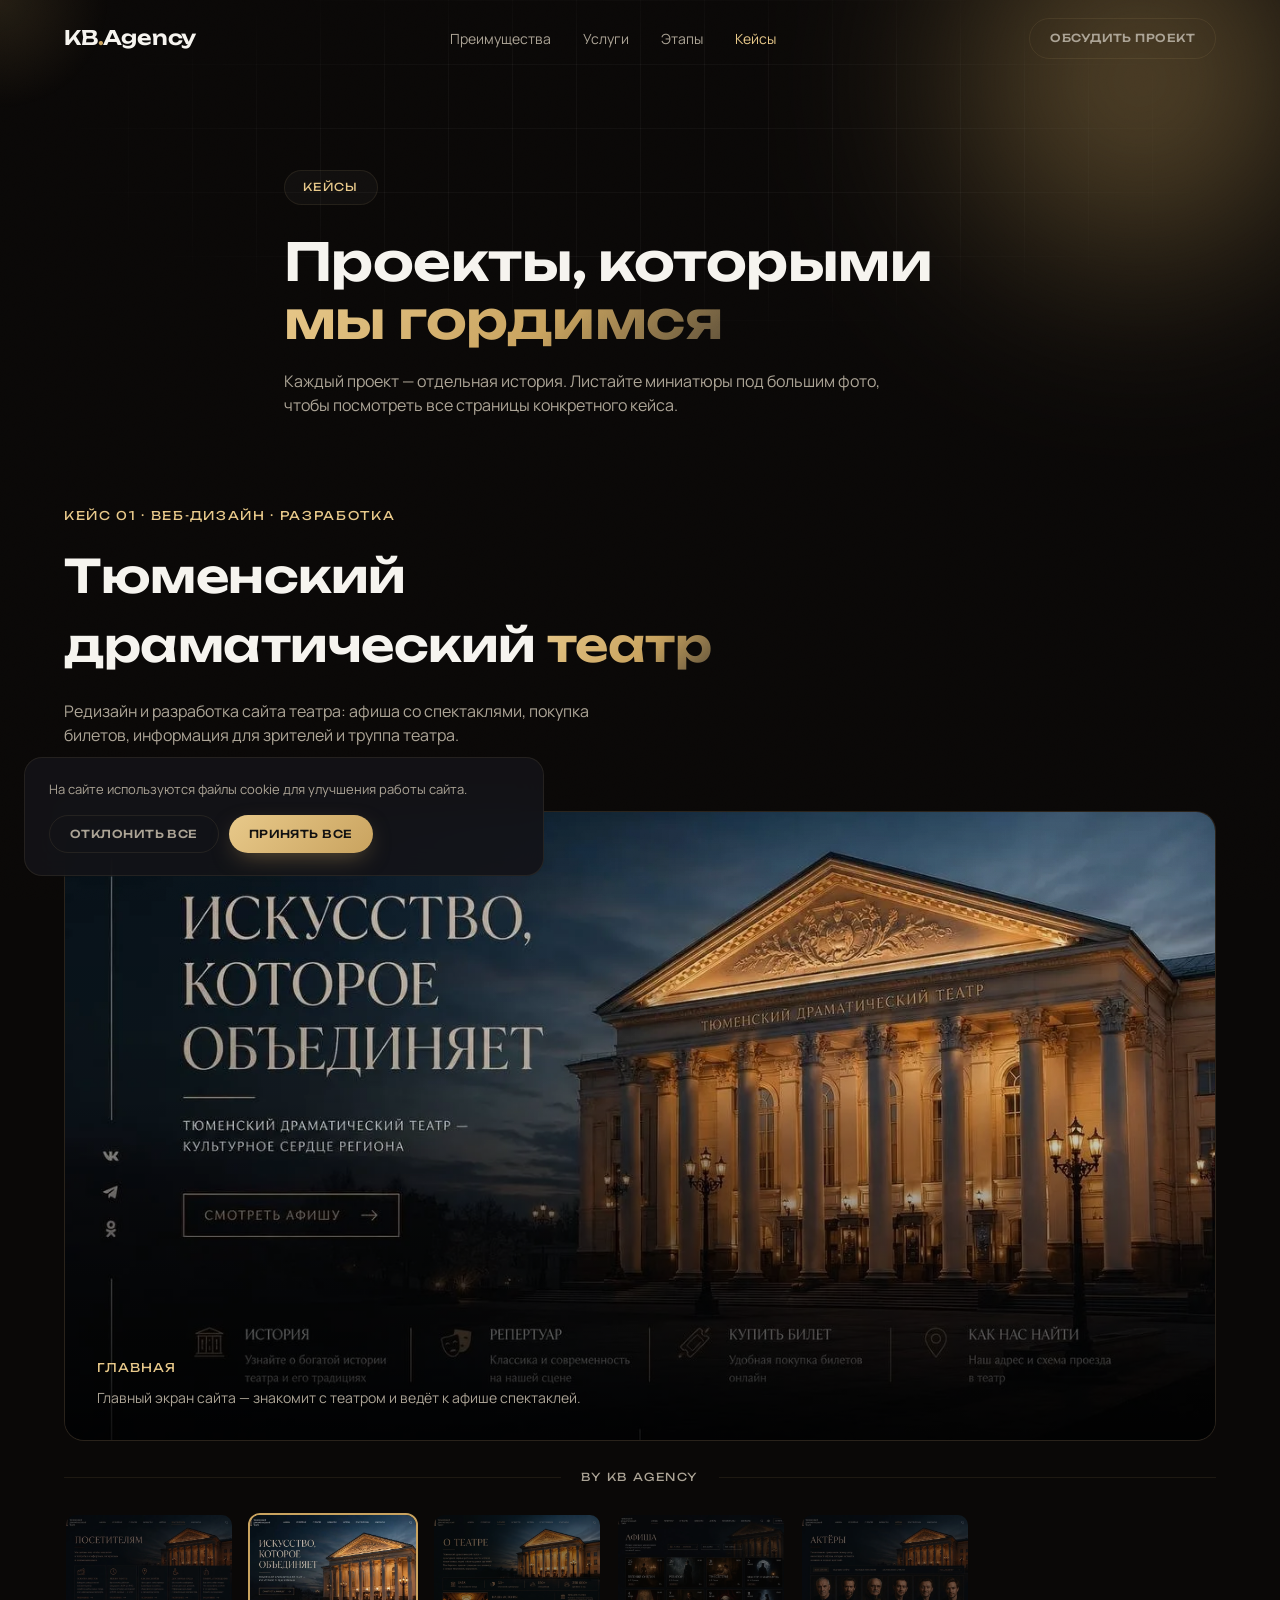
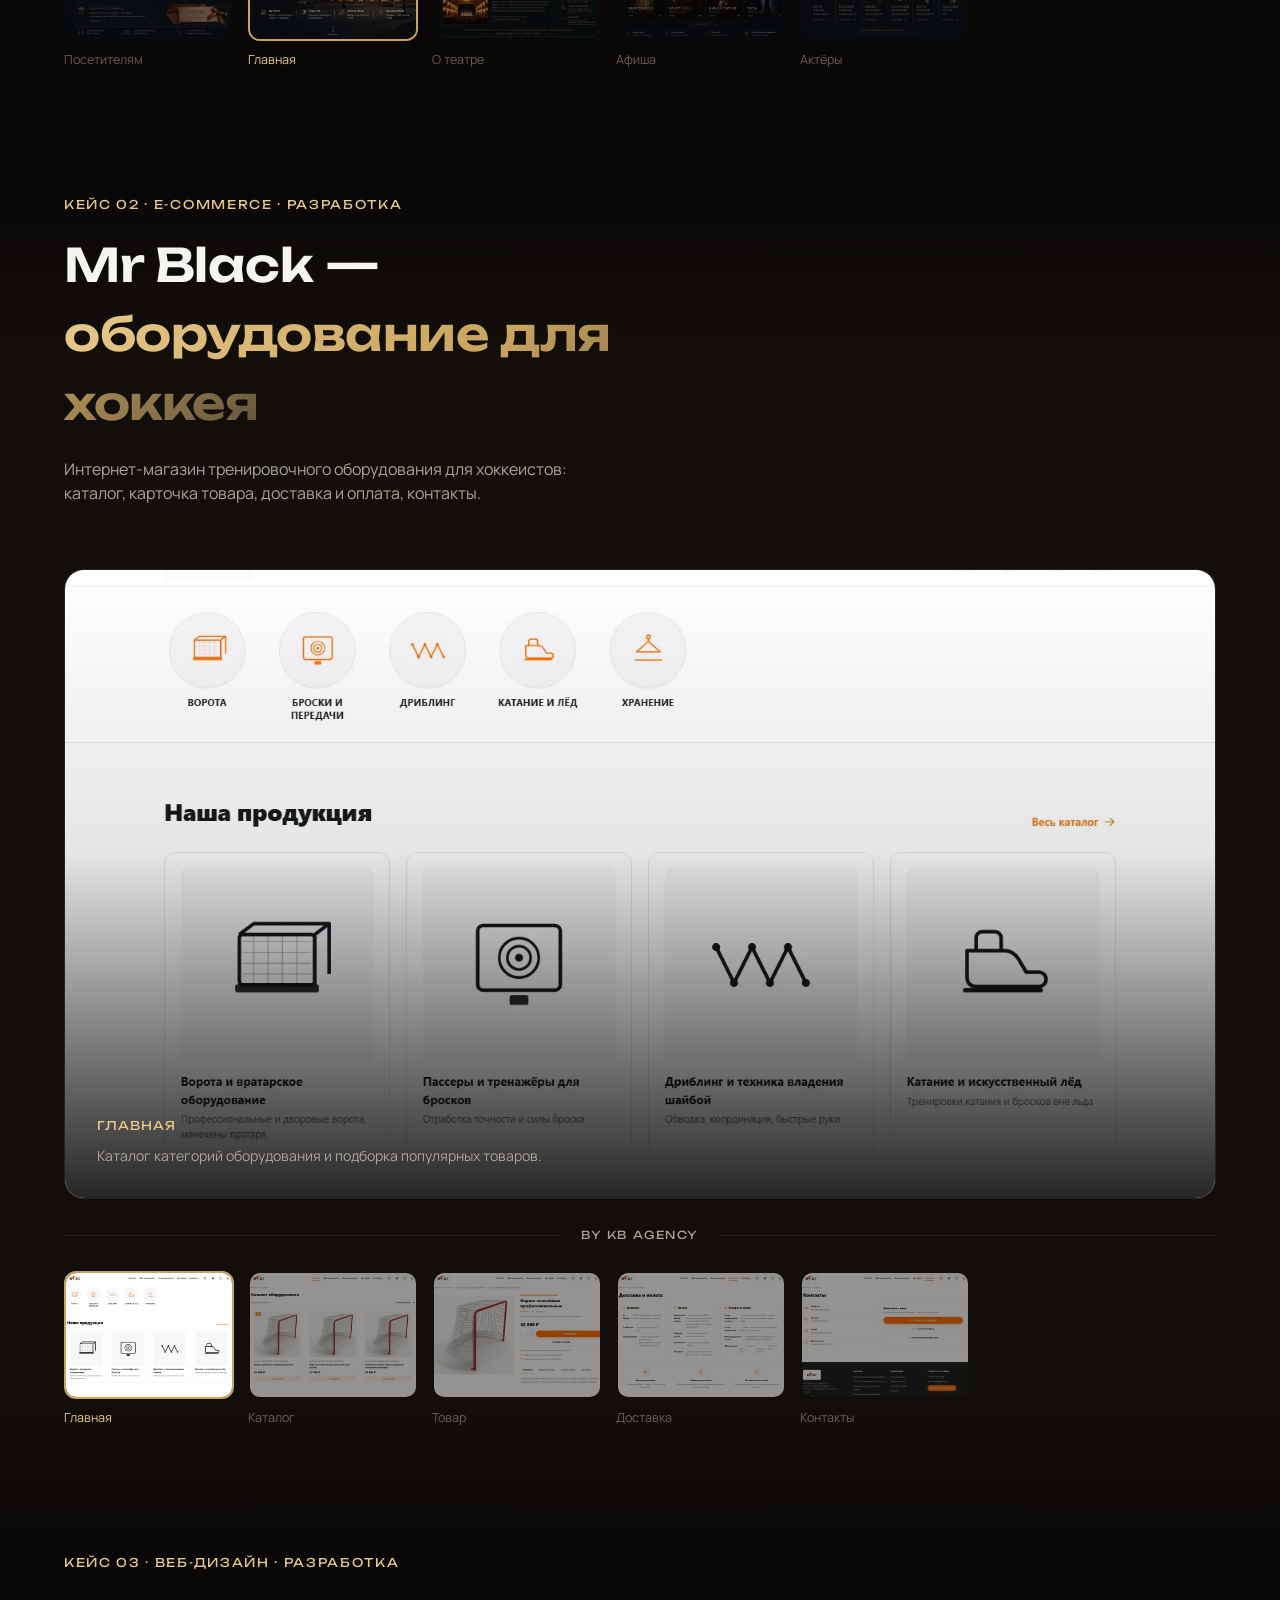
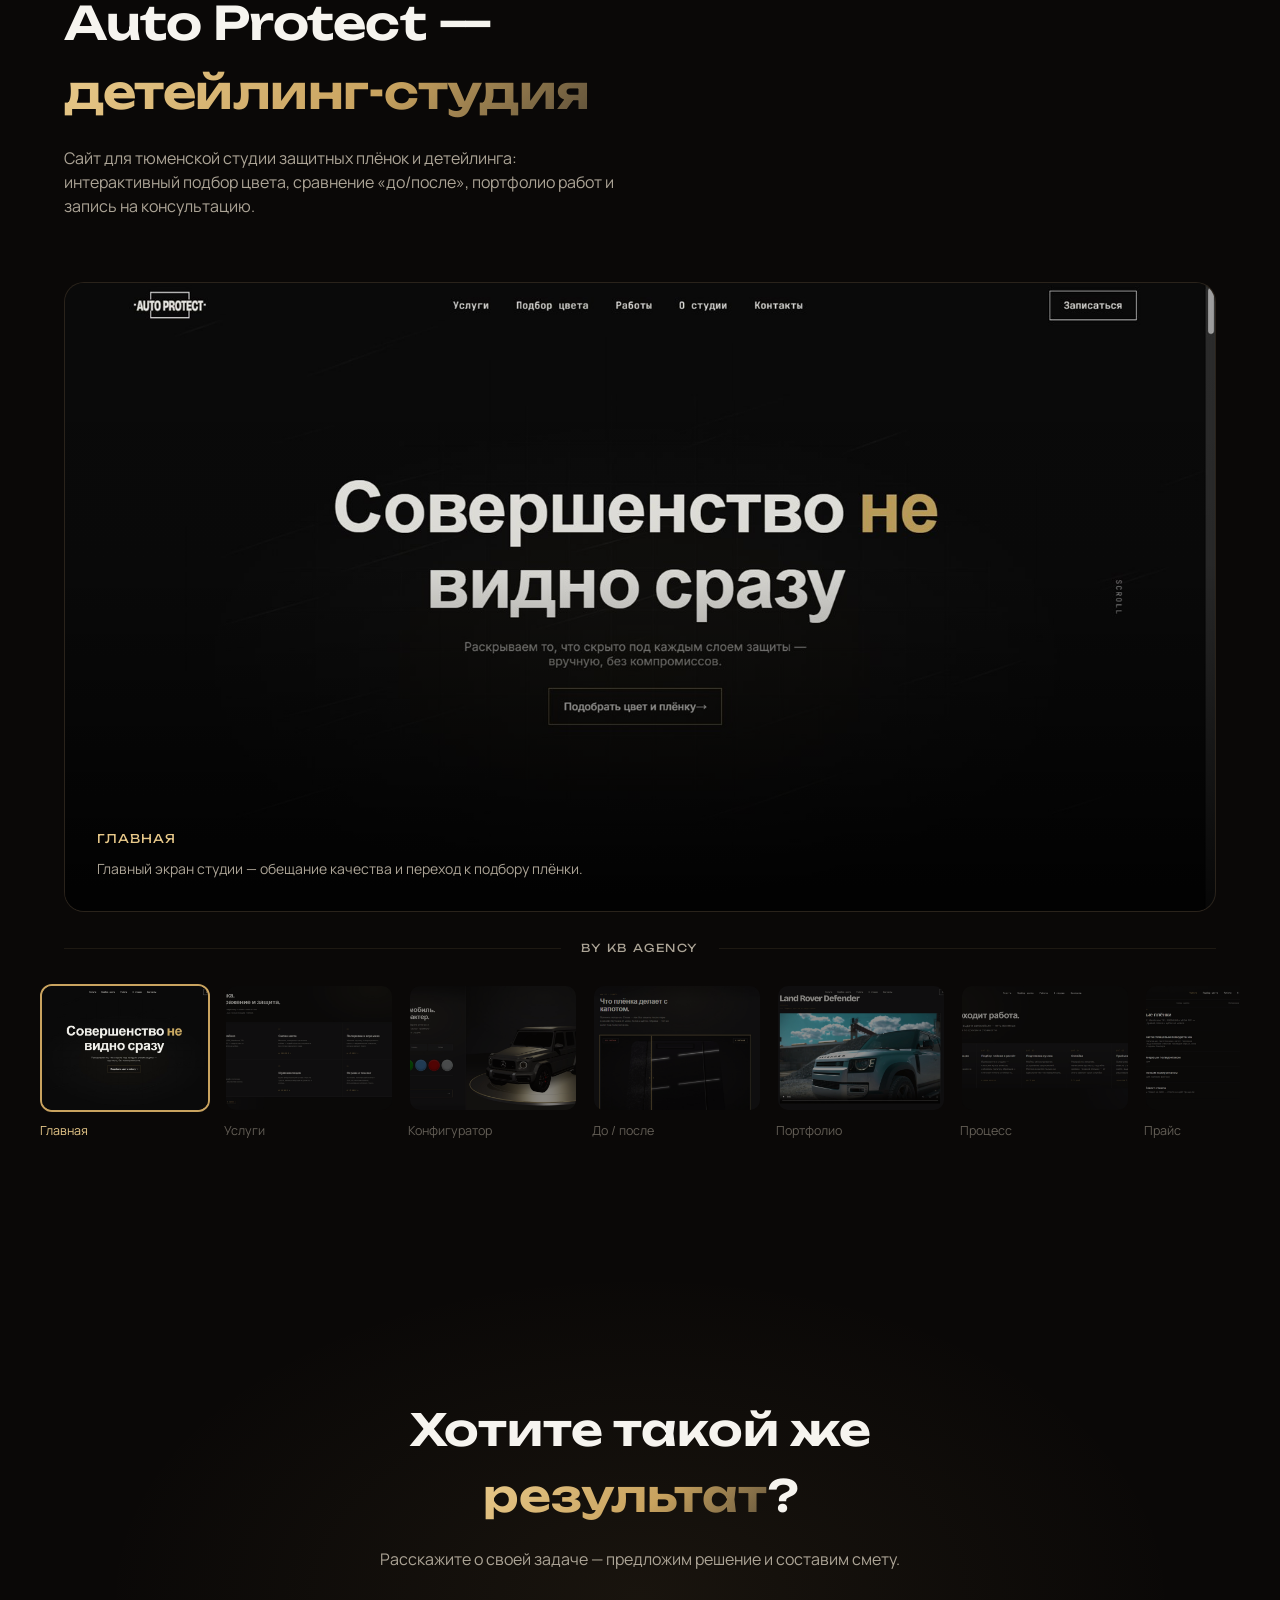
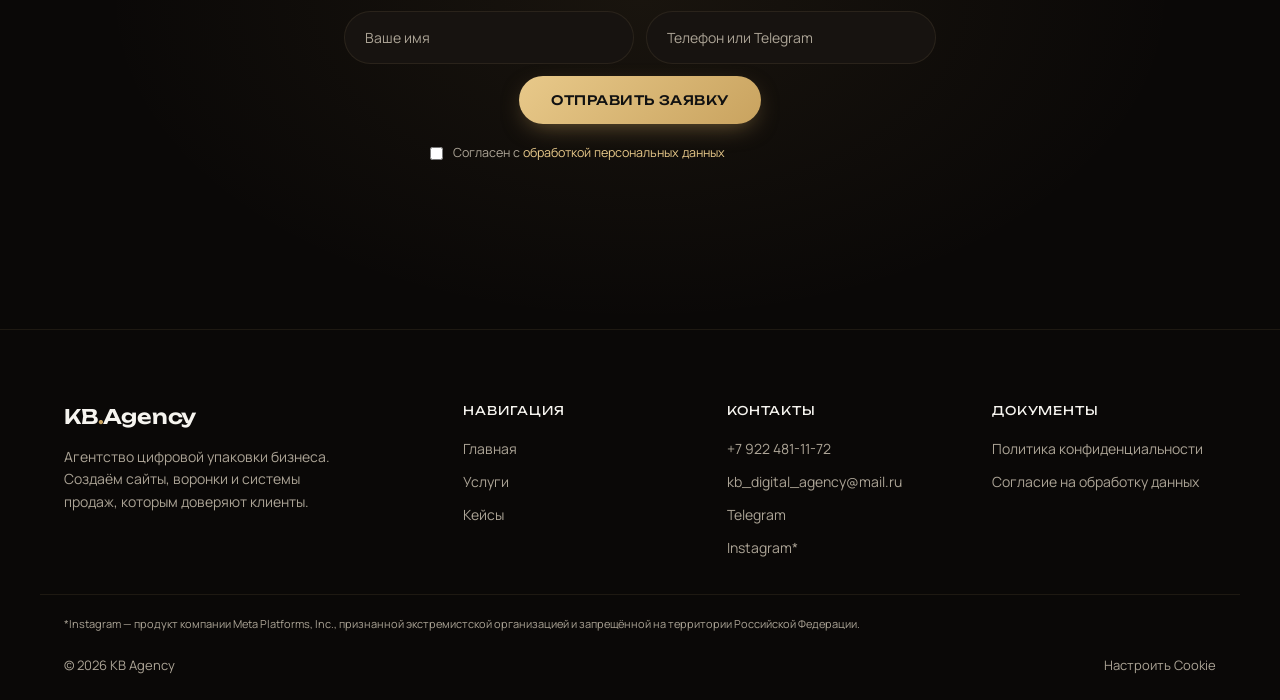
==== commit 9f9662eb: "Turn case thumbnails into a single scrollable strip, add fullscreen lightbox Thumbs no longer wrap i" ====
--- a/cases.html
+++ b/cases.html
@@ -90,6 +90,9 @@
     <div class="case-study__stage-wrap container" data-reveal>
       <div class="case-study__stage">
         <img class="case-study__image" src="img/case4.webp" alt="Тюменский драматический театр — главная страница" fetchpriority="high">
+        <button class="case-study__expand" type="button" aria-label="Открыть на весь экран">
+          <svg viewBox="0 0 24 24" fill="none" stroke="currentColor" stroke-width="2" stroke-linecap="round" stroke-linejoin="round"><path d="M8 3H5a2 2 0 0 0-2 2v3"/><path d="M21 8V5a2 2 0 0 0-2-2h-3"/><path d="M3 16v3a2 2 0 0 0 2 2h3"/><path d="M16 21h3a2 2 0 0 0 2-2v-3"/></svg>
+        </button>
         <div class="case-study__overlay">
           <span class="case-study__tag">Главная</span>
           <p class="case-study__desc">Главный экран сайта — знакомит с театром и ведёт к афише спектаклей.</p>
@@ -151,6 +154,9 @@
     <div class="case-study__stage-wrap container" data-reveal>
       <div class="case-study__stage">
         <img class="case-study__image" src="img/mrblack1.webp" alt="Mr Black — главная страница" loading="lazy">
+        <button class="case-study__expand" type="button" aria-label="Открыть на весь экран">
+          <svg viewBox="0 0 24 24" fill="none" stroke="currentColor" stroke-width="2" stroke-linecap="round" stroke-linejoin="round"><path d="M8 3H5a2 2 0 0 0-2 2v3"/><path d="M21 8V5a2 2 0 0 0-2-2h-3"/><path d="M3 16v3a2 2 0 0 0 2 2h3"/><path d="M16 21h3a2 2 0 0 0 2-2v-3"/></svg>
+        </button>
         <div class="case-study__overlay">
           <span class="case-study__tag">Главная</span>
           <p class="case-study__desc">Каталог категорий оборудования и подборка популярных товаров.</p>
@@ -212,6 +218,9 @@
     <div class="case-study__stage-wrap container" data-reveal>
       <div class="case-study__stage">
         <img class="case-study__image" src="img/autoprotect1.jpg" alt="Auto Protect — главный экран" loading="lazy">
+        <button class="case-study__expand" type="button" aria-label="Открыть на весь экран">
+          <svg viewBox="0 0 24 24" fill="none" stroke="currentColor" stroke-width="2" stroke-linecap="round" stroke-linejoin="round"><path d="M8 3H5a2 2 0 0 0-2 2v3"/><path d="M21 8V5a2 2 0 0 0-2-2h-3"/><path d="M3 16v3a2 2 0 0 0 2 2h3"/><path d="M16 21h3a2 2 0 0 0 2-2v-3"/></svg>
+        </button>
         <div class="case-study__overlay">
           <span class="case-study__tag">Главная</span>
           <p class="case-study__desc">Главный экран студии — обещание качества и переход к подбору плёнки.</p>
@@ -303,6 +312,16 @@
 
 </main>
 
+<div class="lightbox" id="caseLightbox">
+  <div class="lightbox__frame">
+    <button class="lightbox__close" type="button" id="lightboxClose" aria-label="Закрыть">
+      <svg viewBox="0 0 24 24" fill="none" stroke="currentColor" stroke-width="2" stroke-linecap="round" stroke-linejoin="round"><path d="M18 6 6 18"/><path d="M6 6l12 12"/></svg>
+    </button>
+    <img id="lightboxImage" src="" alt="">
+    <p class="lightbox__caption" id="lightboxCaption"></p>
+  </div>
+</div>
+
 <footer class="footer">
   <div class="container footer__inner">
     <div class="footer__brand">
--- a/css/style.css
+++ b/css/style.css
@@ -443,8 +443,21 @@
 .case-study__image{
   position:absolute; inset:0; width:100%; height:100%; object-fit:cover;
   transition:opacity .3s var(--ease);
+  cursor:zoom-in;
 }
 .case-study__image.is-swapping{ opacity:0; }
+.case-study__expand{
+  position:absolute; top:16px; right:16px; z-index:2;
+  width:40px; height:40px;
+  display:flex; align-items:center; justify-content:center;
+  background:rgba(10,8,7,.55); backdrop-filter:blur(4px);
+  border:1px solid var(--border); border-radius:10px;
+  color:var(--text); cursor:pointer;
+  opacity:0; transition:opacity .25s, border-color .25s;
+}
+.case-study__stage:hover .case-study__expand{ opacity:1; }
+.case-study__expand:hover{ border-color:var(--accent); color:var(--accent-2); }
+.case-study__expand svg{ width:18px; height:18px; }
 .case-study__overlay{
   position:absolute; inset:0;
   background:linear-gradient(0deg, rgba(0,0,0,.85) 0%, rgba(0,0,0,.1) 55%, transparent 100%);
@@ -467,9 +480,16 @@
   color:var(--text-dim); white-space:nowrap;
 }
 
-.case-study__thumbs{ display:grid; grid-template-columns:repeat(5,1fr); gap:14px; }
+.case-study__thumbs{
+  display:flex; gap:14px; overflow-x:auto;
+  scroll-snap-type:x proximity; padding-bottom:8px;
+  scrollbar-width:thin; scrollbar-color:var(--accent-soft) transparent;
+}
+.case-study__thumbs::-webkit-scrollbar{ height:6px; }
+.case-study__thumbs::-webkit-scrollbar-thumb{ background:var(--accent-soft); border-radius:3px; }
 .case-study__thumb{
   display:flex; flex-direction:column; gap:10px;
+  flex:0 0 170px; scroll-snap-align:start;
   cursor:pointer; text-align:left;
   opacity:.55;
   transition:opacity .3s;
@@ -785,7 +805,8 @@
     scrollbar-width:none;
   }
   .case-study__thumbs::-webkit-scrollbar{ display:none; }
-  .case-study__thumb{ flex:none; width:120px; }
+  .case-study__thumb{ flex:0 0 120px; }
+  .case-study__expand{ opacity:1; }
 
   .case-teaser__overlay{ padding:22px; }
 }
@@ -797,3 +818,41 @@
 @media (max-width:480px){
   .stats__grid{ grid-template-columns:1fr; }
 }
+
+/* ---------- case study lightbox (fullscreen view) ---------- */
+.lightbox{
+  position:fixed; inset:0; z-index:1000;
+  display:flex; align-items:center; justify-content:center;
+  padding:40px;
+  background:rgba(6,5,4,.92); backdrop-filter:blur(6px);
+  opacity:0; visibility:hidden;
+  transition:opacity .25s var(--ease);
+}
+.lightbox.is-open{ opacity:1; visibility:visible; }
+.lightbox__frame{
+  position:relative; max-width:1400px; width:100%;
+}
+.lightbox__frame img{
+  display:block; width:100%; max-height:85vh;
+  object-fit:contain; border-radius:var(--radius);
+  border:1px solid var(--border);
+}
+.lightbox__caption{
+  margin-top:14px; text-align:center;
+  font-size:14px; color:var(--text-dim);
+}
+.lightbox__close{
+  position:absolute; top:-48px; right:0;
+  width:40px; height:40px;
+  display:flex; align-items:center; justify-content:center;
+  background:rgba(10,8,7,.6); border:1px solid var(--border); border-radius:10px;
+  color:var(--text); cursor:pointer;
+  transition:border-color .25s, color .25s;
+}
+.lightbox__close:hover{ border-color:var(--accent); color:var(--accent-2); }
+.lightbox__close svg{ width:18px; height:18px; }
+
+@media (max-width:768px){
+  .lightbox{ padding:20px; }
+  .lightbox__close{ top:-40px; }
+}
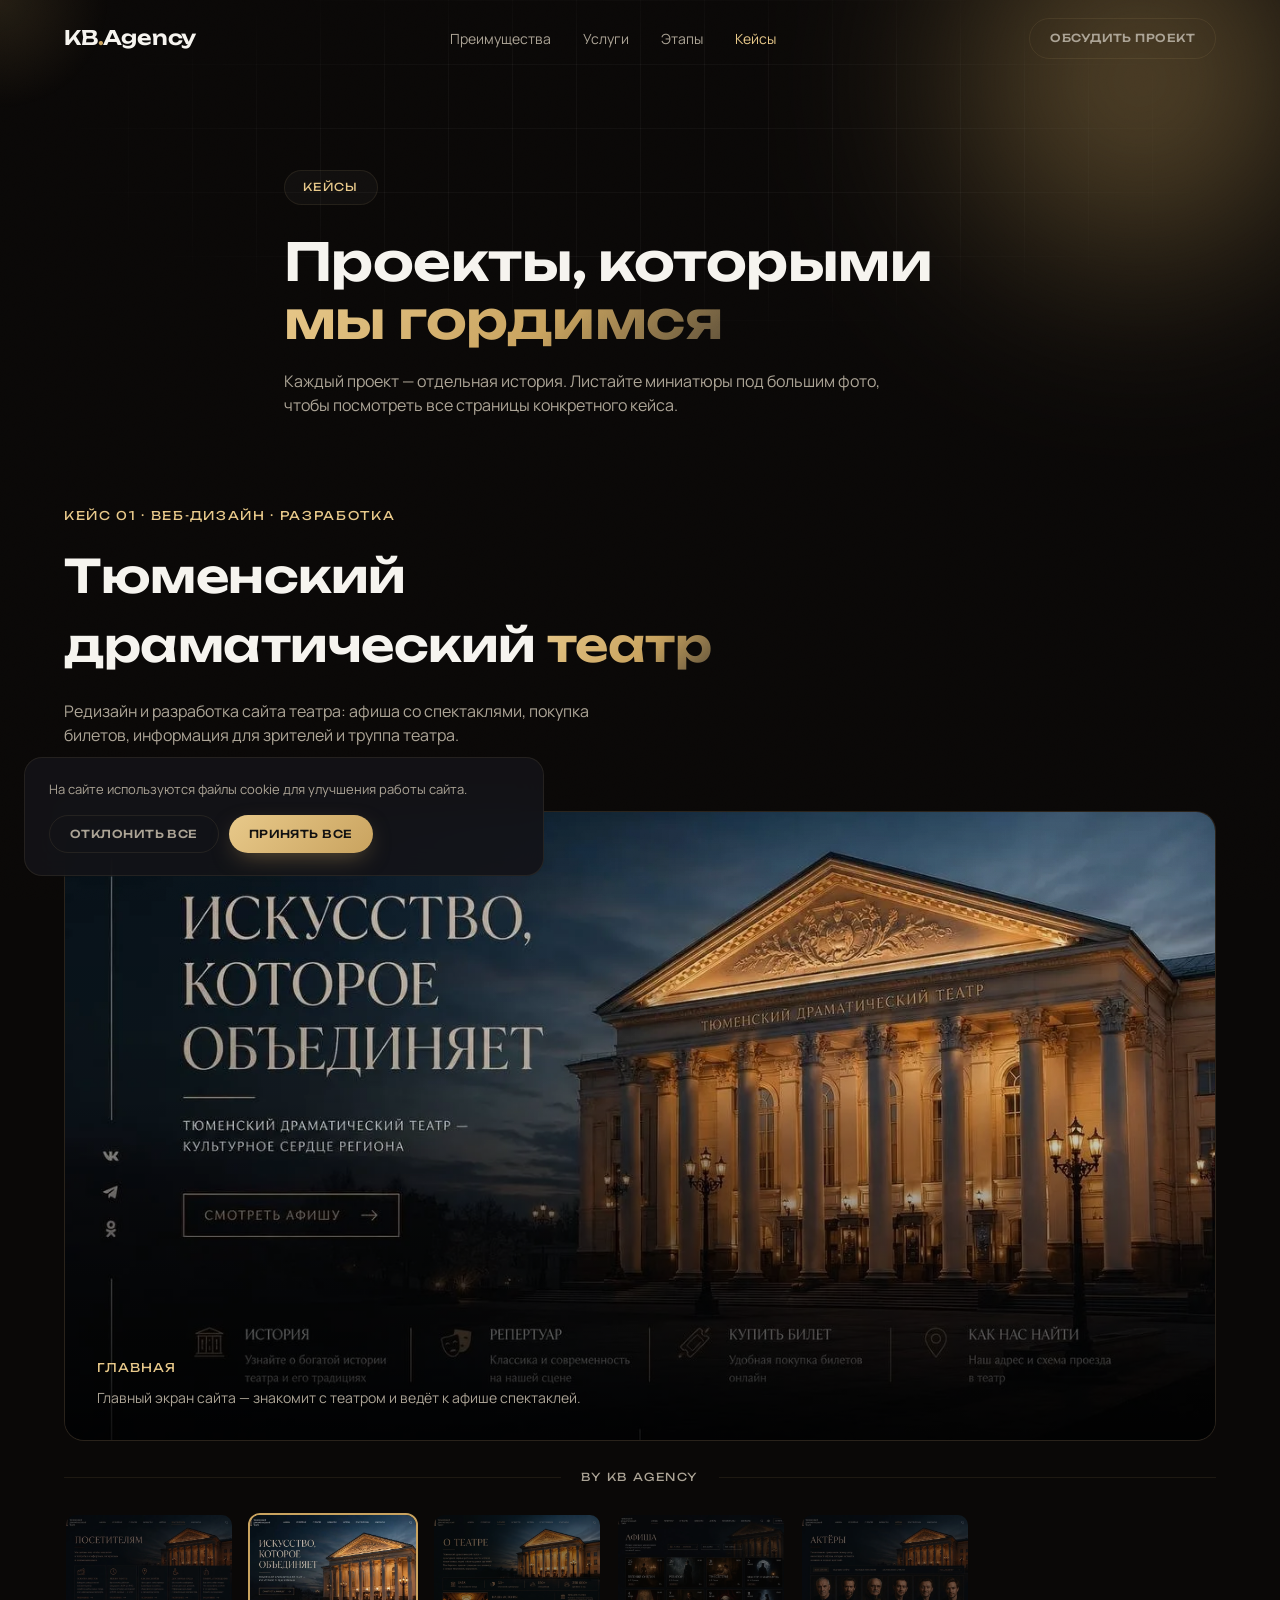
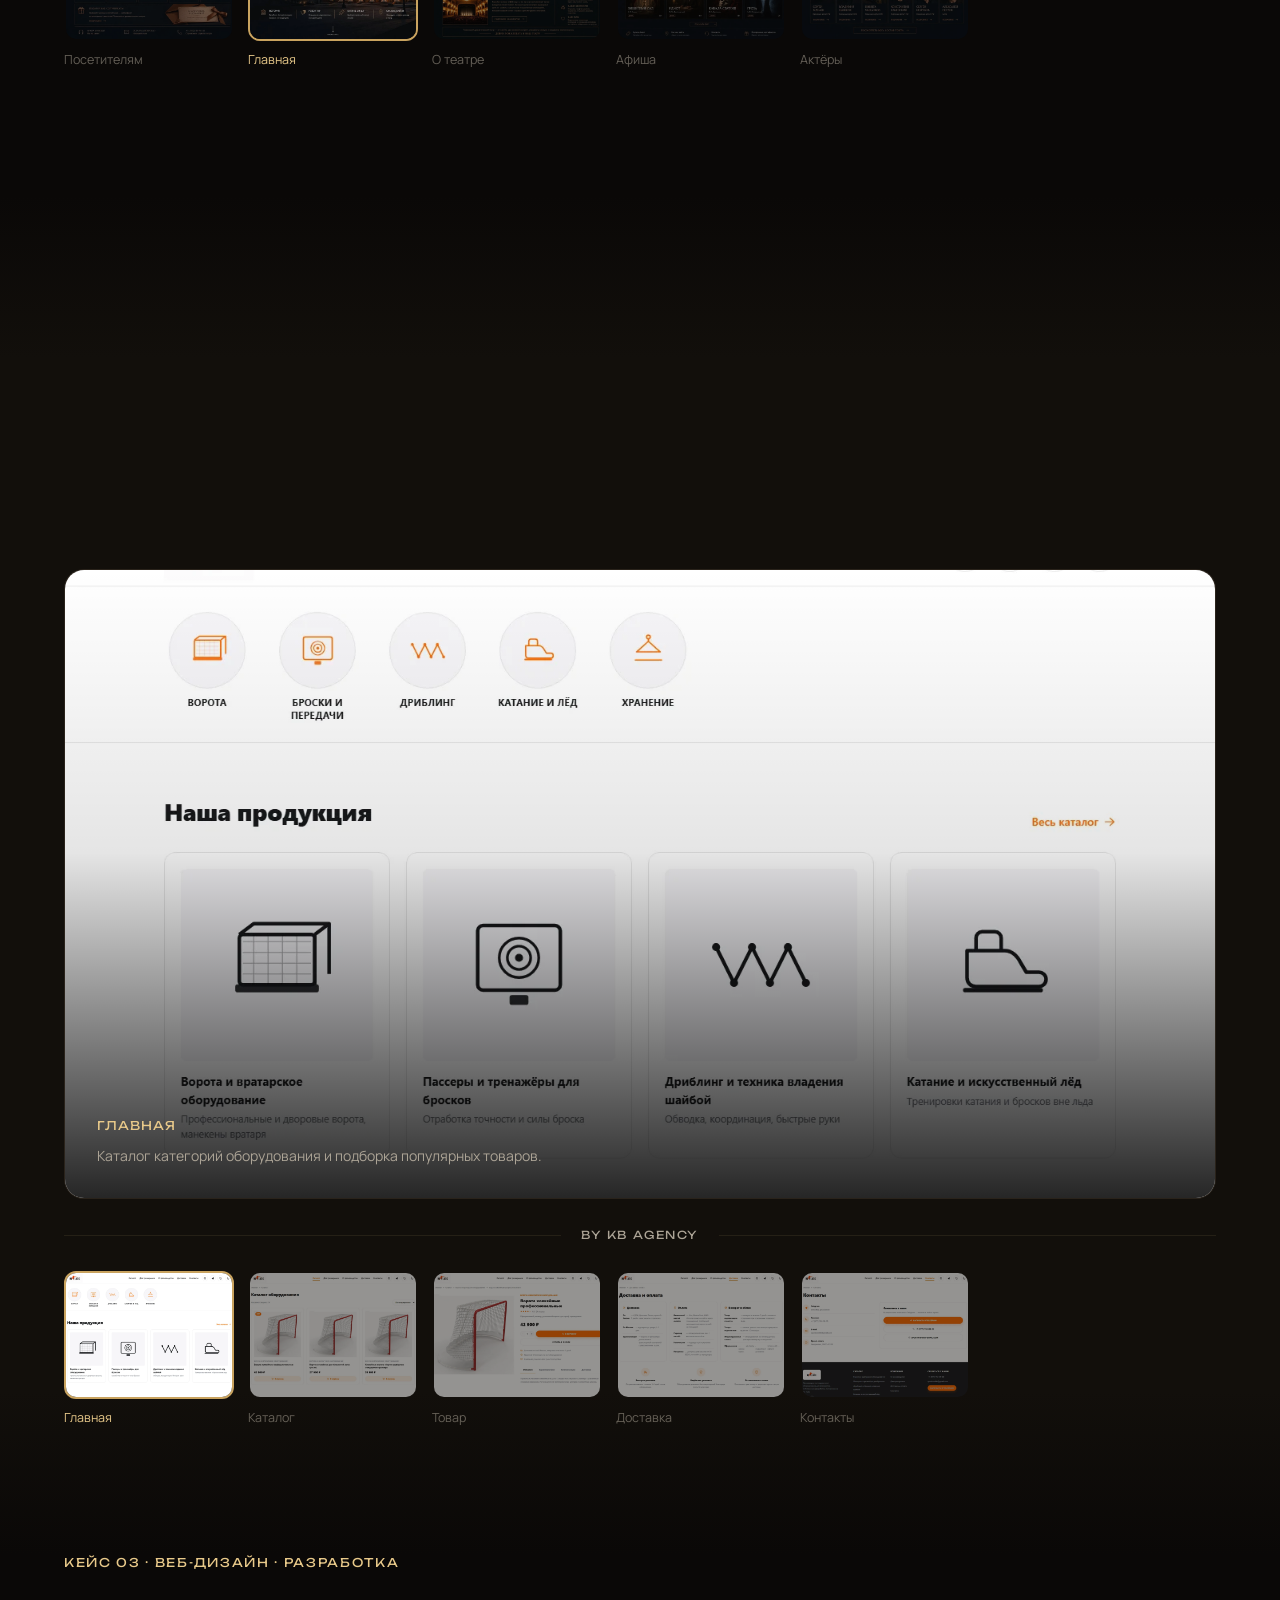
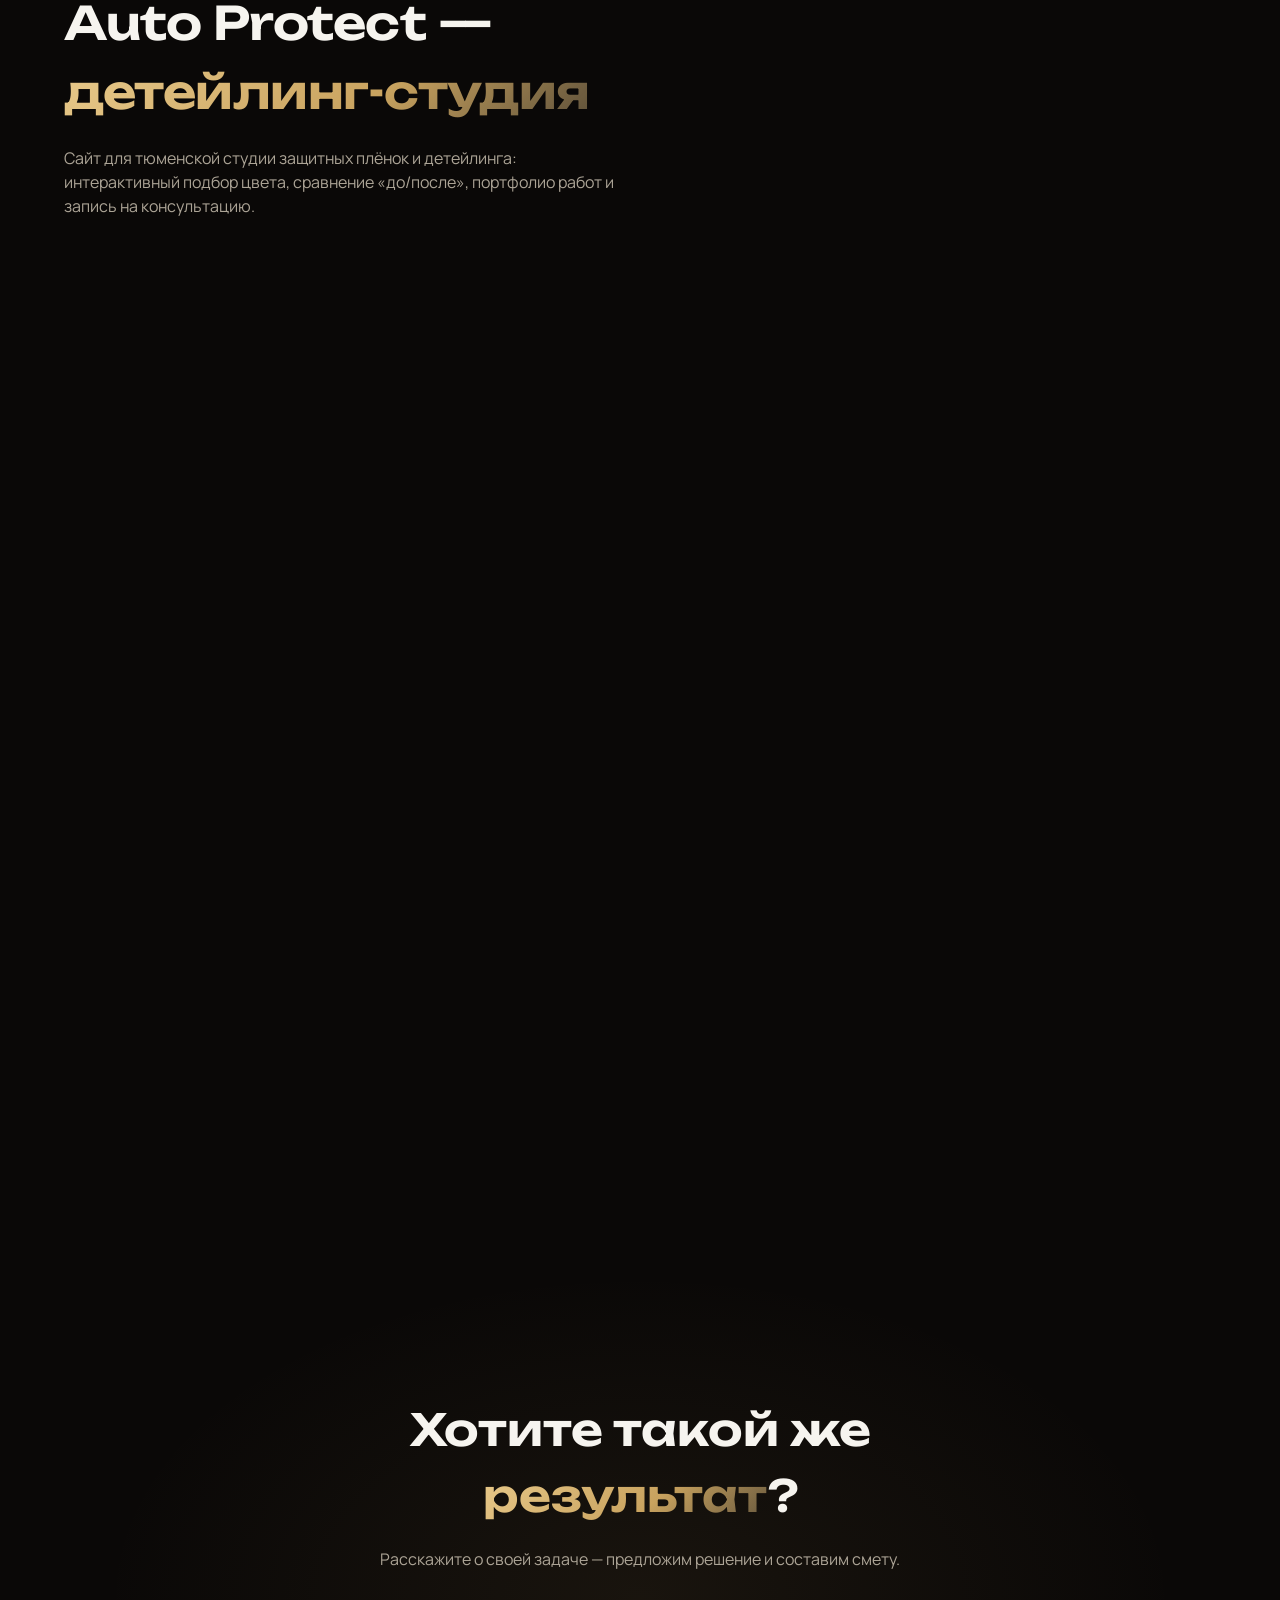
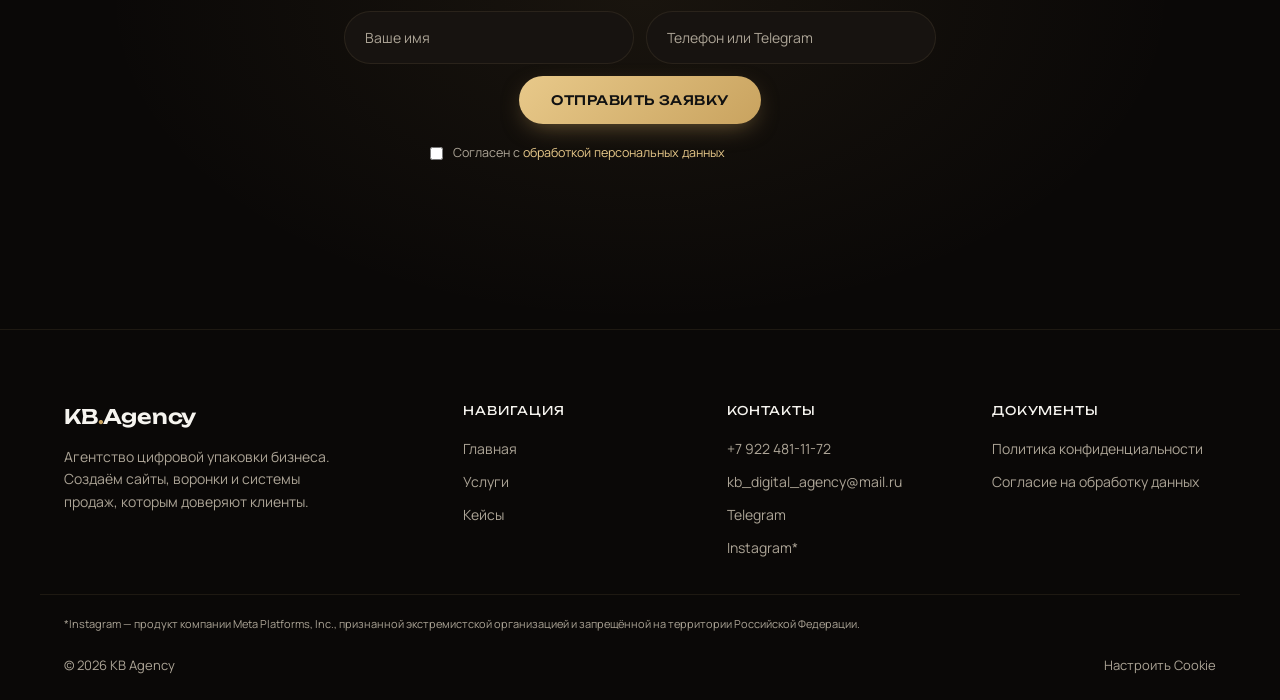
==== commit 420f851e: "Add prev/next arrows to case lightbox for in-place browsing Lets visitors flip through every screens" ====
--- a/cases.html
+++ b/cases.html
@@ -313,6 +313,9 @@
 </main>
 
 <div class="lightbox" id="caseLightbox">
+  <button class="lightbox__nav lightbox__nav--prev" type="button" id="lightboxPrev" aria-label="Предыдущее фото">
+    <svg viewBox="0 0 24 24" fill="none" stroke="currentColor" stroke-width="2" stroke-linecap="round" stroke-linejoin="round"><path d="m15 18-6-6 6-6"/></svg>
+  </button>
   <div class="lightbox__frame">
     <button class="lightbox__close" type="button" id="lightboxClose" aria-label="Закрыть">
       <svg viewBox="0 0 24 24" fill="none" stroke="currentColor" stroke-width="2" stroke-linecap="round" stroke-linejoin="round"><path d="M18 6 6 18"/><path d="M6 6l12 12"/></svg>
@@ -320,6 +323,9 @@
     <img id="lightboxImage" src="" alt="">
     <p class="lightbox__caption" id="lightboxCaption"></p>
   </div>
+  <button class="lightbox__nav lightbox__nav--next" type="button" id="lightboxNext" aria-label="Следующее фото">
+    <svg viewBox="0 0 24 24" fill="none" stroke="currentColor" stroke-width="2" stroke-linecap="round" stroke-linejoin="round"><path d="m9 18 6-6-6-6"/></svg>
+  </button>
 </div>
 
 <footer class="footer">
--- a/css/style.css
+++ b/css/style.css
@@ -852,7 +852,23 @@
 .lightbox__close:hover{ border-color:var(--accent); color:var(--accent-2); }
 .lightbox__close svg{ width:18px; height:18px; }
 
+.lightbox__nav{
+  position:absolute; top:50%; transform:translateY(-50%);
+  width:48px; height:48px; z-index:2;
+  display:flex; align-items:center; justify-content:center;
+  background:rgba(10,8,7,.6); border:1px solid var(--border); border-radius:50%;
+  color:var(--text); cursor:pointer;
+  transition:border-color .25s, color .25s;
+}
+.lightbox__nav:hover{ border-color:var(--accent); color:var(--accent-2); }
+.lightbox__nav svg{ width:22px; height:22px; }
+.lightbox__nav--prev{ left:16px; }
+.lightbox__nav--next{ right:16px; }
+
 @media (max-width:768px){
   .lightbox{ padding:20px; }
   .lightbox__close{ top:-40px; }
-}
+  .lightbox__nav{ width:40px; height:40px; }
+  .lightbox__nav--prev{ left:6px; }
+  .lightbox__nav--next{ right:6px; }
+}
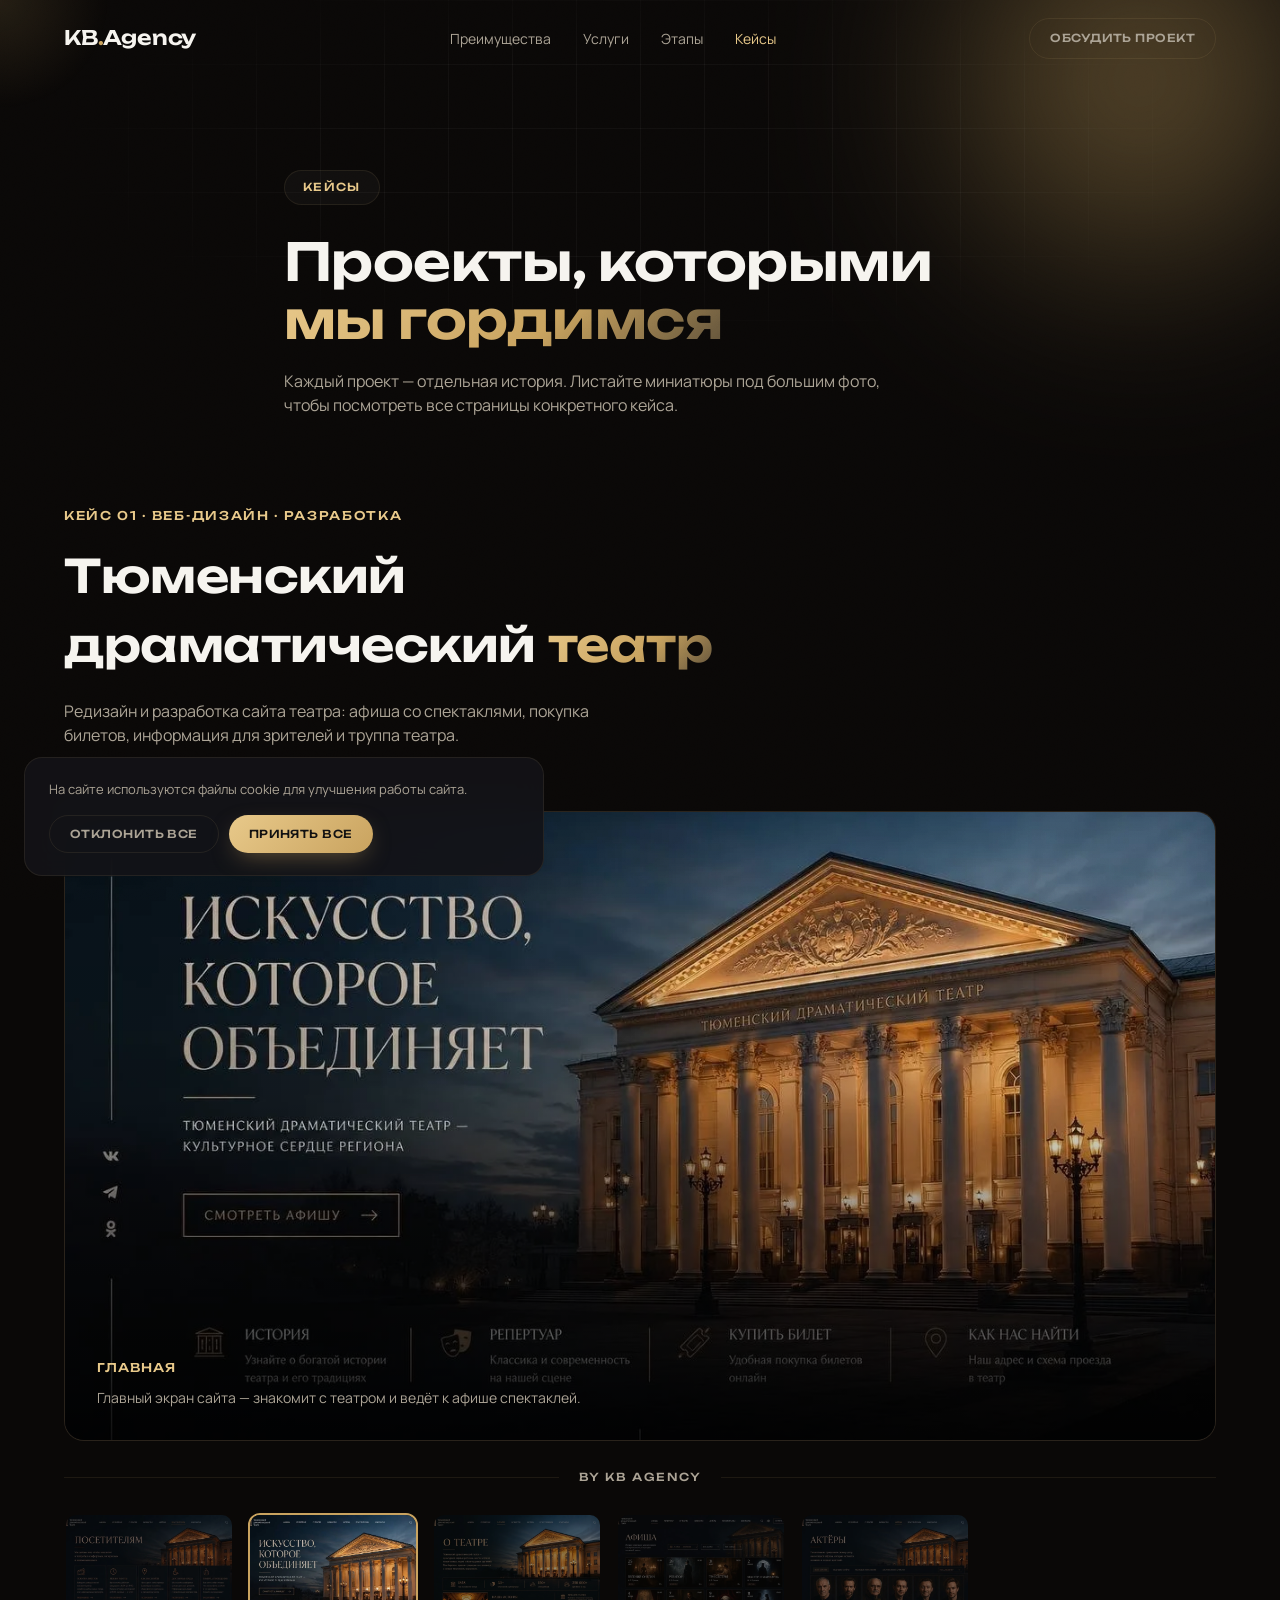
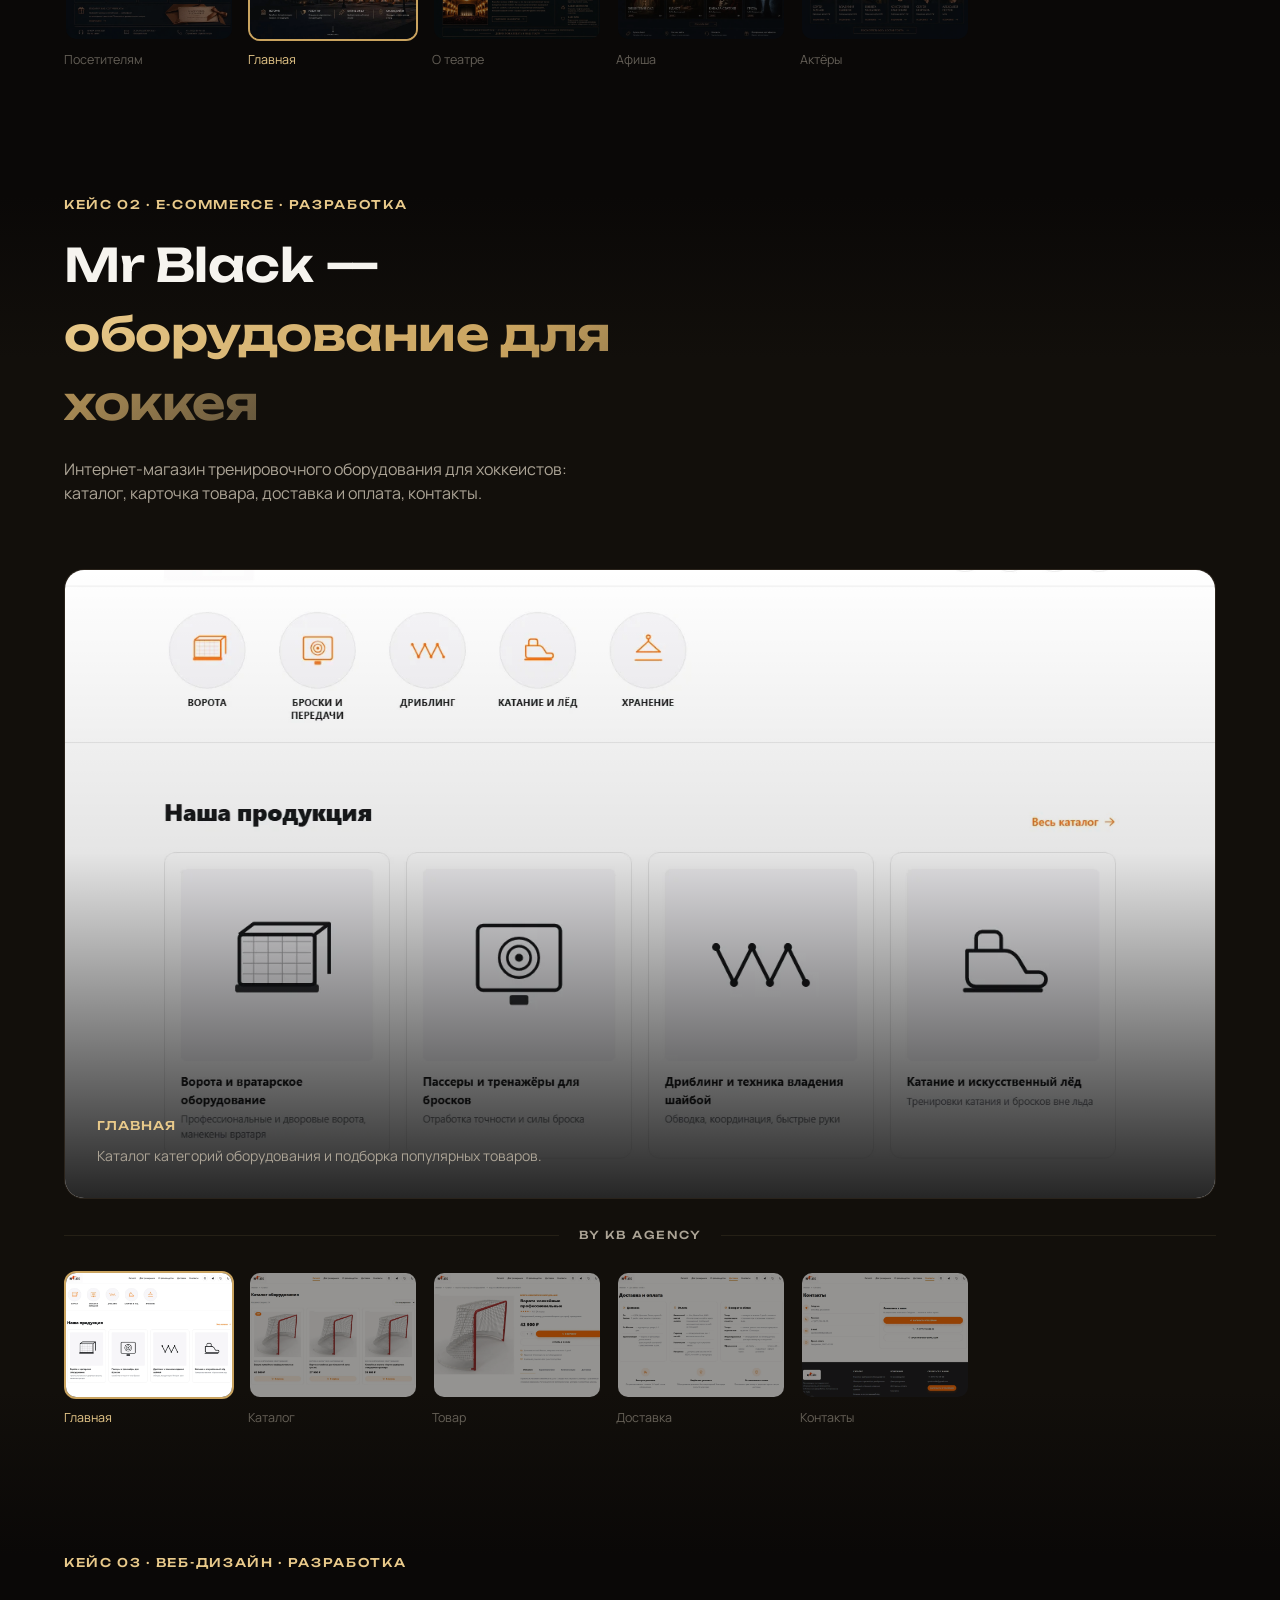
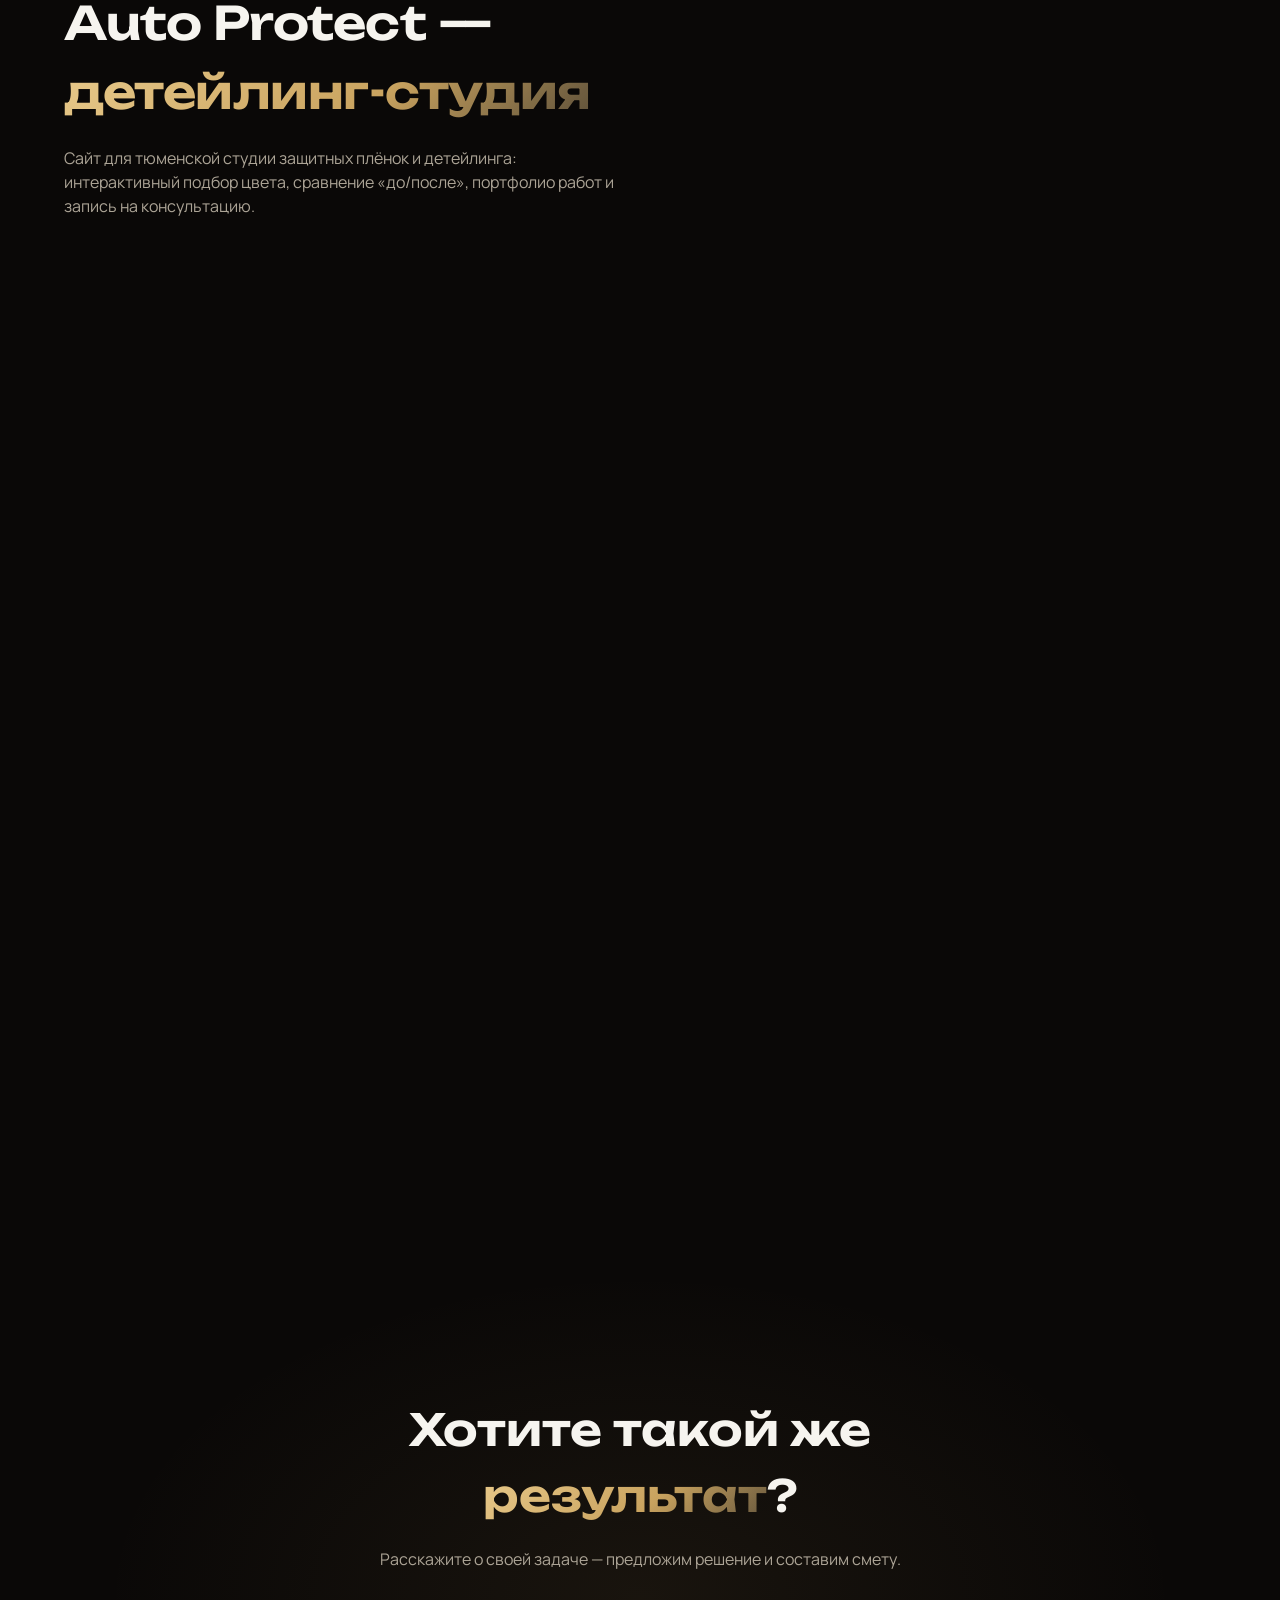
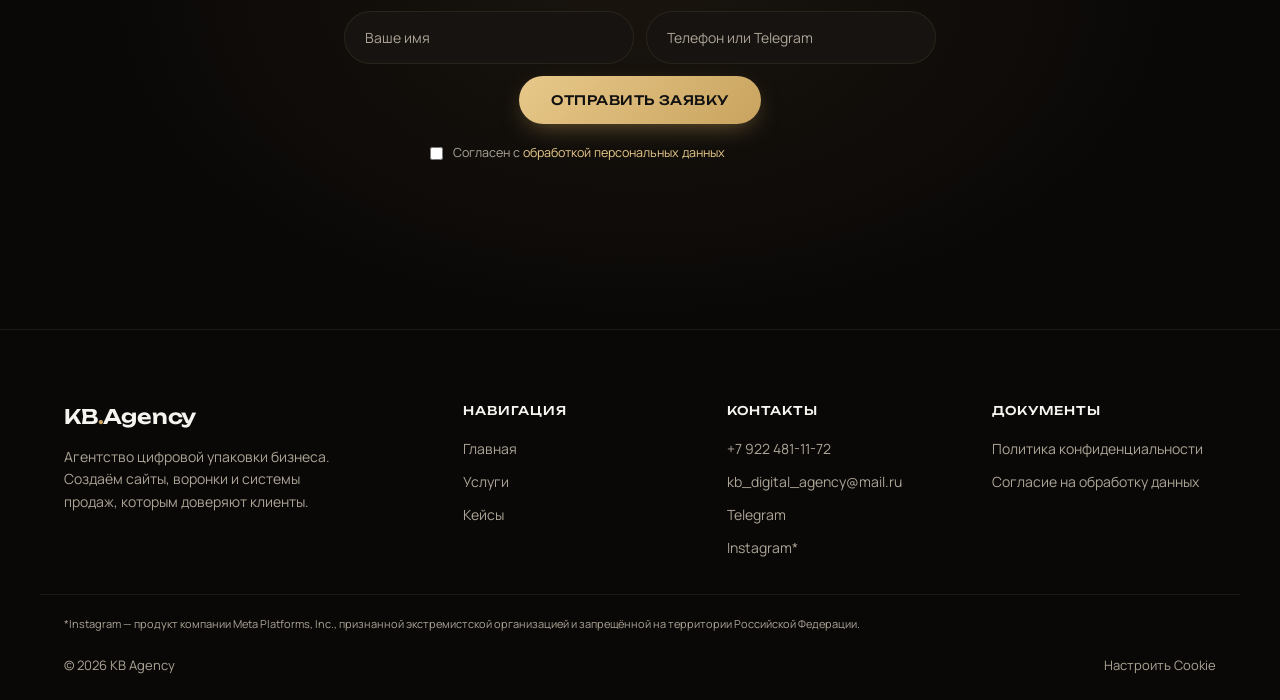
==== commit ae50dea4: "Self-host fonts and add cache headers to fix flaky mobile loads Google Fonts (fonts.googleapis.com /" ====
--- a/cases.html
+++ b/cases.html
@@ -22,9 +22,7 @@
 <meta name="twitter:description" content="Реальные проекты KB Agency: редизайн сайта Тюменского драматического театра, интернет-магазин Mr Black, сайт детейлинг-студии Auto Protect — с описанием и фото каждой страницы.">
 <meta name="twitter:image" content="https://www.kbagency.ru/brand/instagram-logo-1080.png">
 
-<link rel="preconnect" href="https://fonts.googleapis.com">
-<link rel="preconnect" href="https://fonts.gstatic.com" crossorigin>
-<link href="https://fonts.googleapis.com/css2?family=Manrope:wght@400;600&family=Unbounded:wght@500;600;700&display=swap" rel="stylesheet">
+<link rel="stylesheet" href="css/fonts.css">
 <link rel="icon" href="brand/favicon.svg" type="image/svg+xml">
 <link rel="stylesheet" href="css/style.css">
 </head>
--- a/css/fonts.css
+++ b/css/fonts.css
@@ -0,0 +1,135 @@
+/* cyrillic-ext */
+@font-face {
+  font-family: 'Manrope';
+  font-style: normal;
+  font-weight: 400;
+  font-display: swap;
+  src: url(../fonts/manrope-400-cyrillic-ext.woff2) format('woff2');
+  unicode-range: U+0460-052F, U+1C80-1C8A, U+20B4, U+2DE0-2DFF, U+A640-A69F, U+FE2E-FE2F;
+}
+/* cyrillic */
+@font-face {
+  font-family: 'Manrope';
+  font-style: normal;
+  font-weight: 400;
+  font-display: swap;
+  src: url(../fonts/manrope-400-cyrillic.woff2) format('woff2');
+  unicode-range: U+0301, U+0400-045F, U+0490-0491, U+04B0-04B1, U+2116;
+}
+/* latin */
+@font-face {
+  font-family: 'Manrope';
+  font-style: normal;
+  font-weight: 400;
+  font-display: swap;
+  src: url(../fonts/manrope-400-latin.woff2) format('woff2');
+  unicode-range: U+0000-00FF, U+0131, U+0152-0153, U+02BB-02BC, U+02C6, U+02DA, U+02DC, U+0304, U+0308, U+0329, U+2000-206F, U+20AC, U+2122, U+2191, U+2193, U+2212, U+2215, U+FEFF, U+FFFD;
+}
+/* cyrillic-ext */
+@font-face {
+  font-family: 'Manrope';
+  font-style: normal;
+  font-weight: 600;
+  font-display: swap;
+  src: url(../fonts/manrope-400-cyrillic-ext.woff2) format('woff2');
+  unicode-range: U+0460-052F, U+1C80-1C8A, U+20B4, U+2DE0-2DFF, U+A640-A69F, U+FE2E-FE2F;
+}
+/* cyrillic */
+@font-face {
+  font-family: 'Manrope';
+  font-style: normal;
+  font-weight: 600;
+  font-display: swap;
+  src: url(../fonts/manrope-400-cyrillic.woff2) format('woff2');
+  unicode-range: U+0301, U+0400-045F, U+0490-0491, U+04B0-04B1, U+2116;
+}
+/* latin */
+@font-face {
+  font-family: 'Manrope';
+  font-style: normal;
+  font-weight: 600;
+  font-display: swap;
+  src: url(../fonts/manrope-400-latin.woff2) format('woff2');
+  unicode-range: U+0000-00FF, U+0131, U+0152-0153, U+02BB-02BC, U+02C6, U+02DA, U+02DC, U+0304, U+0308, U+0329, U+2000-206F, U+20AC, U+2122, U+2191, U+2193, U+2212, U+2215, U+FEFF, U+FFFD;
+}
+/* cyrillic-ext */
+@font-face {
+  font-family: 'Unbounded';
+  font-style: normal;
+  font-weight: 500;
+  font-display: swap;
+  src: url(../fonts/unbounded-500-cyrillic-ext.woff2) format('woff2');
+  unicode-range: U+0460-052F, U+1C80-1C8A, U+20B4, U+2DE0-2DFF, U+A640-A69F, U+FE2E-FE2F;
+}
+/* cyrillic */
+@font-face {
+  font-family: 'Unbounded';
+  font-style: normal;
+  font-weight: 500;
+  font-display: swap;
+  src: url(../fonts/unbounded-500-cyrillic.woff2) format('woff2');
+  unicode-range: U+0301, U+0400-045F, U+0490-0491, U+04B0-04B1, U+2116;
+}
+/* latin */
+@font-face {
+  font-family: 'Unbounded';
+  font-style: normal;
+  font-weight: 500;
+  font-display: swap;
+  src: url(../fonts/unbounded-500-latin.woff2) format('woff2');
+  unicode-range: U+0000-00FF, U+0131, U+0152-0153, U+02BB-02BC, U+02C6, U+02DA, U+02DC, U+0304, U+0308, U+0329, U+2000-206F, U+20AC, U+2122, U+2191, U+2193, U+2212, U+2215, U+FEFF, U+FFFD;
+}
+/* cyrillic-ext */
+@font-face {
+  font-family: 'Unbounded';
+  font-style: normal;
+  font-weight: 600;
+  font-display: swap;
+  src: url(../fonts/unbounded-500-cyrillic-ext.woff2) format('woff2');
+  unicode-range: U+0460-052F, U+1C80-1C8A, U+20B4, U+2DE0-2DFF, U+A640-A69F, U+FE2E-FE2F;
+}
+/* cyrillic */
+@font-face {
+  font-family: 'Unbounded';
+  font-style: normal;
+  font-weight: 600;
+  font-display: swap;
+  src: url(../fonts/unbounded-500-cyrillic.woff2) format('woff2');
+  unicode-range: U+0301, U+0400-045F, U+0490-0491, U+04B0-04B1, U+2116;
+}
+/* latin */
+@font-face {
+  font-family: 'Unbounded';
+  font-style: normal;
+  font-weight: 600;
+  font-display: swap;
+  src: url(../fonts/unbounded-500-latin.woff2) format('woff2');
+  unicode-range: U+0000-00FF, U+0131, U+0152-0153, U+02BB-02BC, U+02C6, U+02DA, U+02DC, U+0304, U+0308, U+0329, U+2000-206F, U+20AC, U+2122, U+2191, U+2193, U+2212, U+2215, U+FEFF, U+FFFD;
+}
+/* cyrillic-ext */
+@font-face {
+  font-family: 'Unbounded';
+  font-style: normal;
+  font-weight: 700;
+  font-display: swap;
+  src: url(../fonts/unbounded-500-cyrillic-ext.woff2) format('woff2');
+  unicode-range: U+0460-052F, U+1C80-1C8A, U+20B4, U+2DE0-2DFF, U+A640-A69F, U+FE2E-FE2F;
+}
+/* cyrillic */
+@font-face {
+  font-family: 'Unbounded';
+  font-style: normal;
+  font-weight: 700;
+  font-display: swap;
+  src: url(../fonts/unbounded-500-cyrillic.woff2) format('woff2');
+  unicode-range: U+0301, U+0400-045F, U+0490-0491, U+04B0-04B1, U+2116;
+}
+/* latin */
+@font-face {
+  font-family: 'Unbounded';
+  font-style: normal;
+  font-weight: 700;
+  font-display: swap;
+  src: url(../fonts/unbounded-500-latin.woff2) format('woff2');
+  unicode-range: U+0000-00FF, U+0131, U+0152-0153, U+02BB-02BC, U+02C6, U+02DA, U+02DC, U+0304, U+0308, U+0329, U+2000-206F, U+20AC, U+2122, U+2191, U+2193, U+2212, U+2215, U+FEFF, U+FFFD;
+}
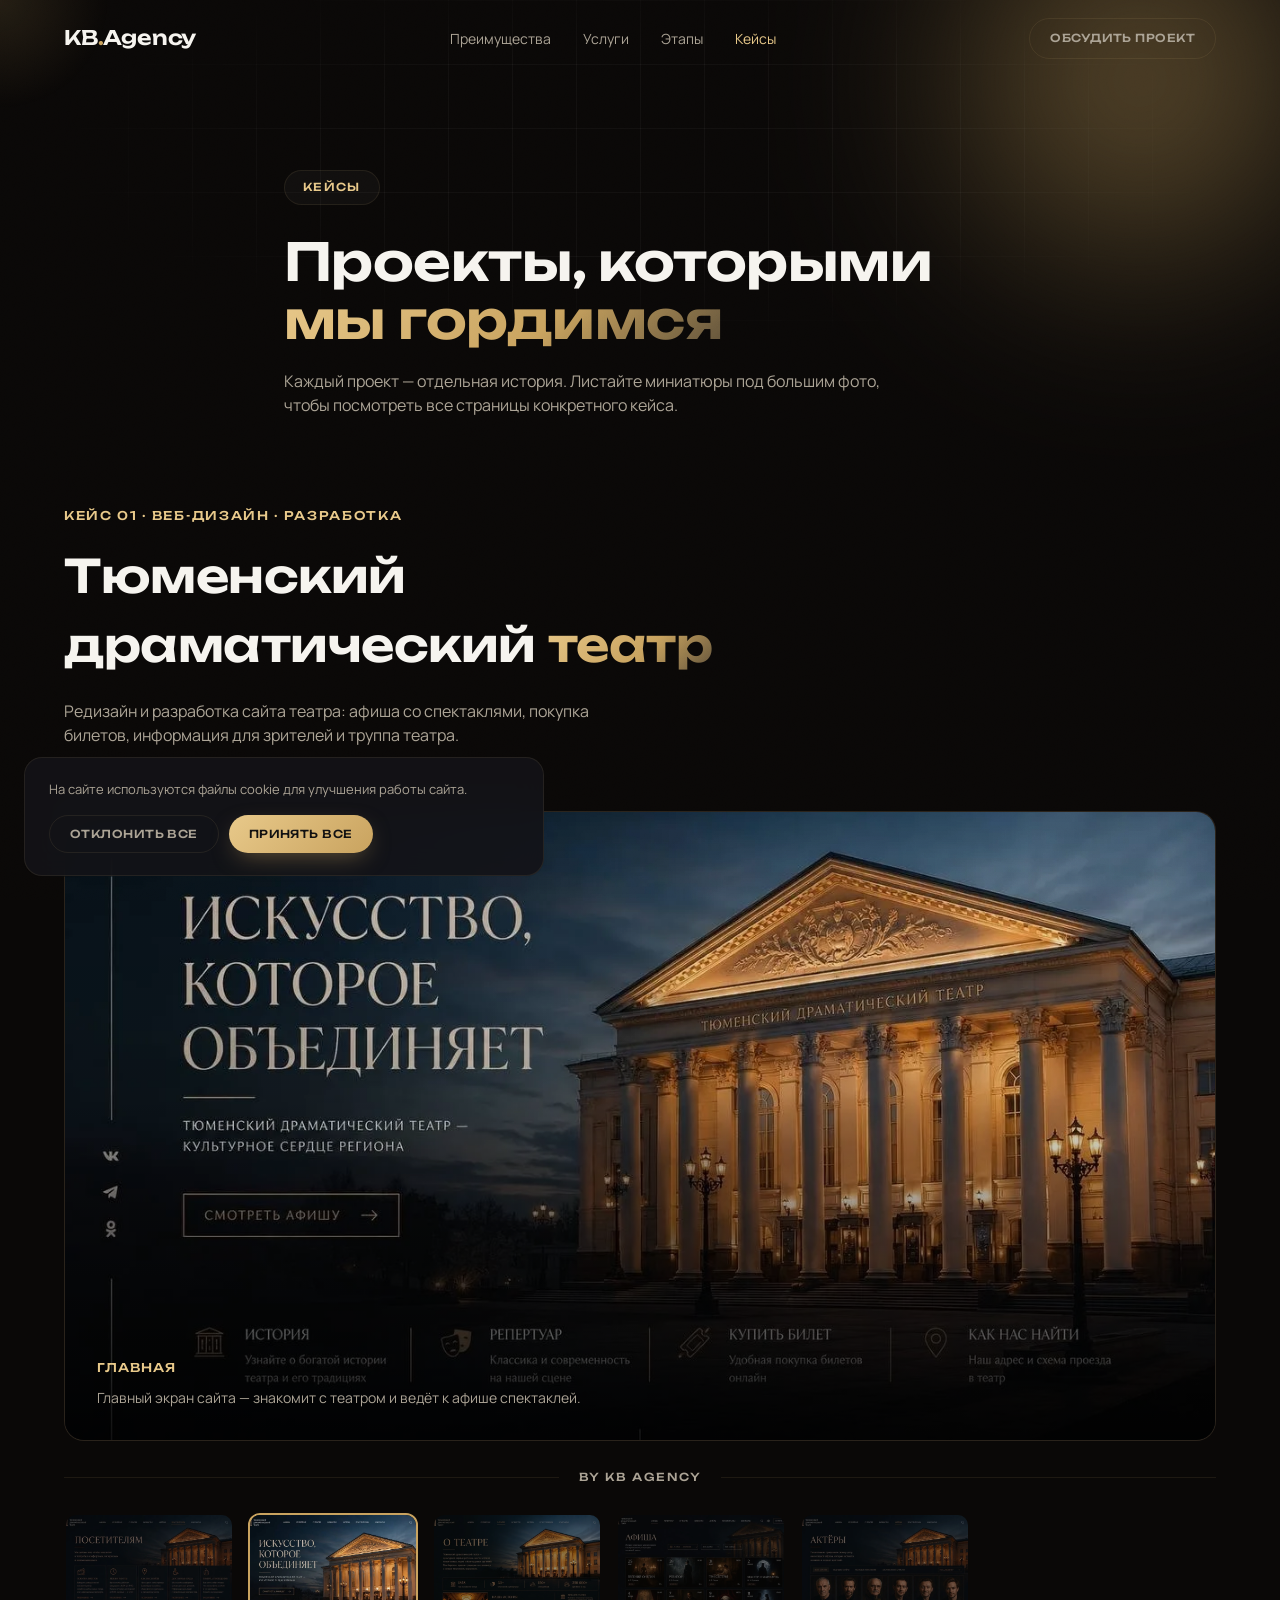
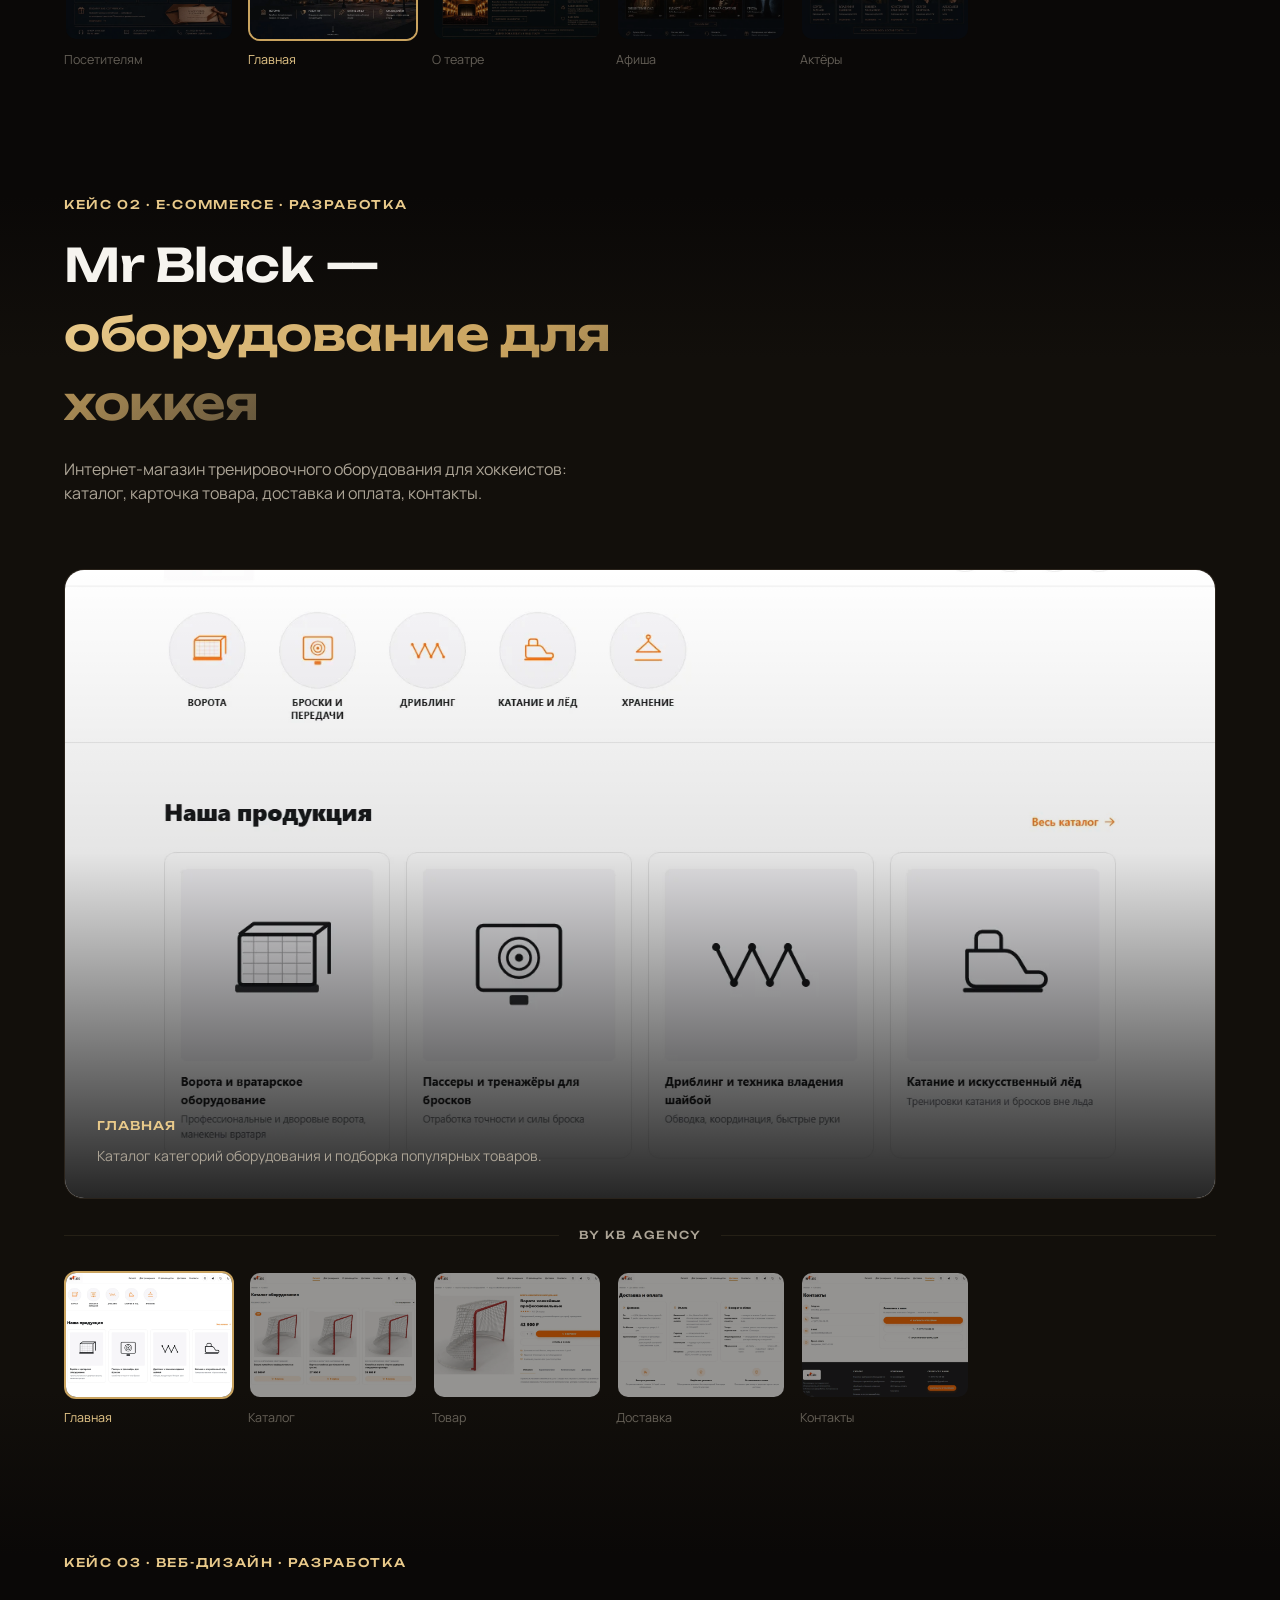
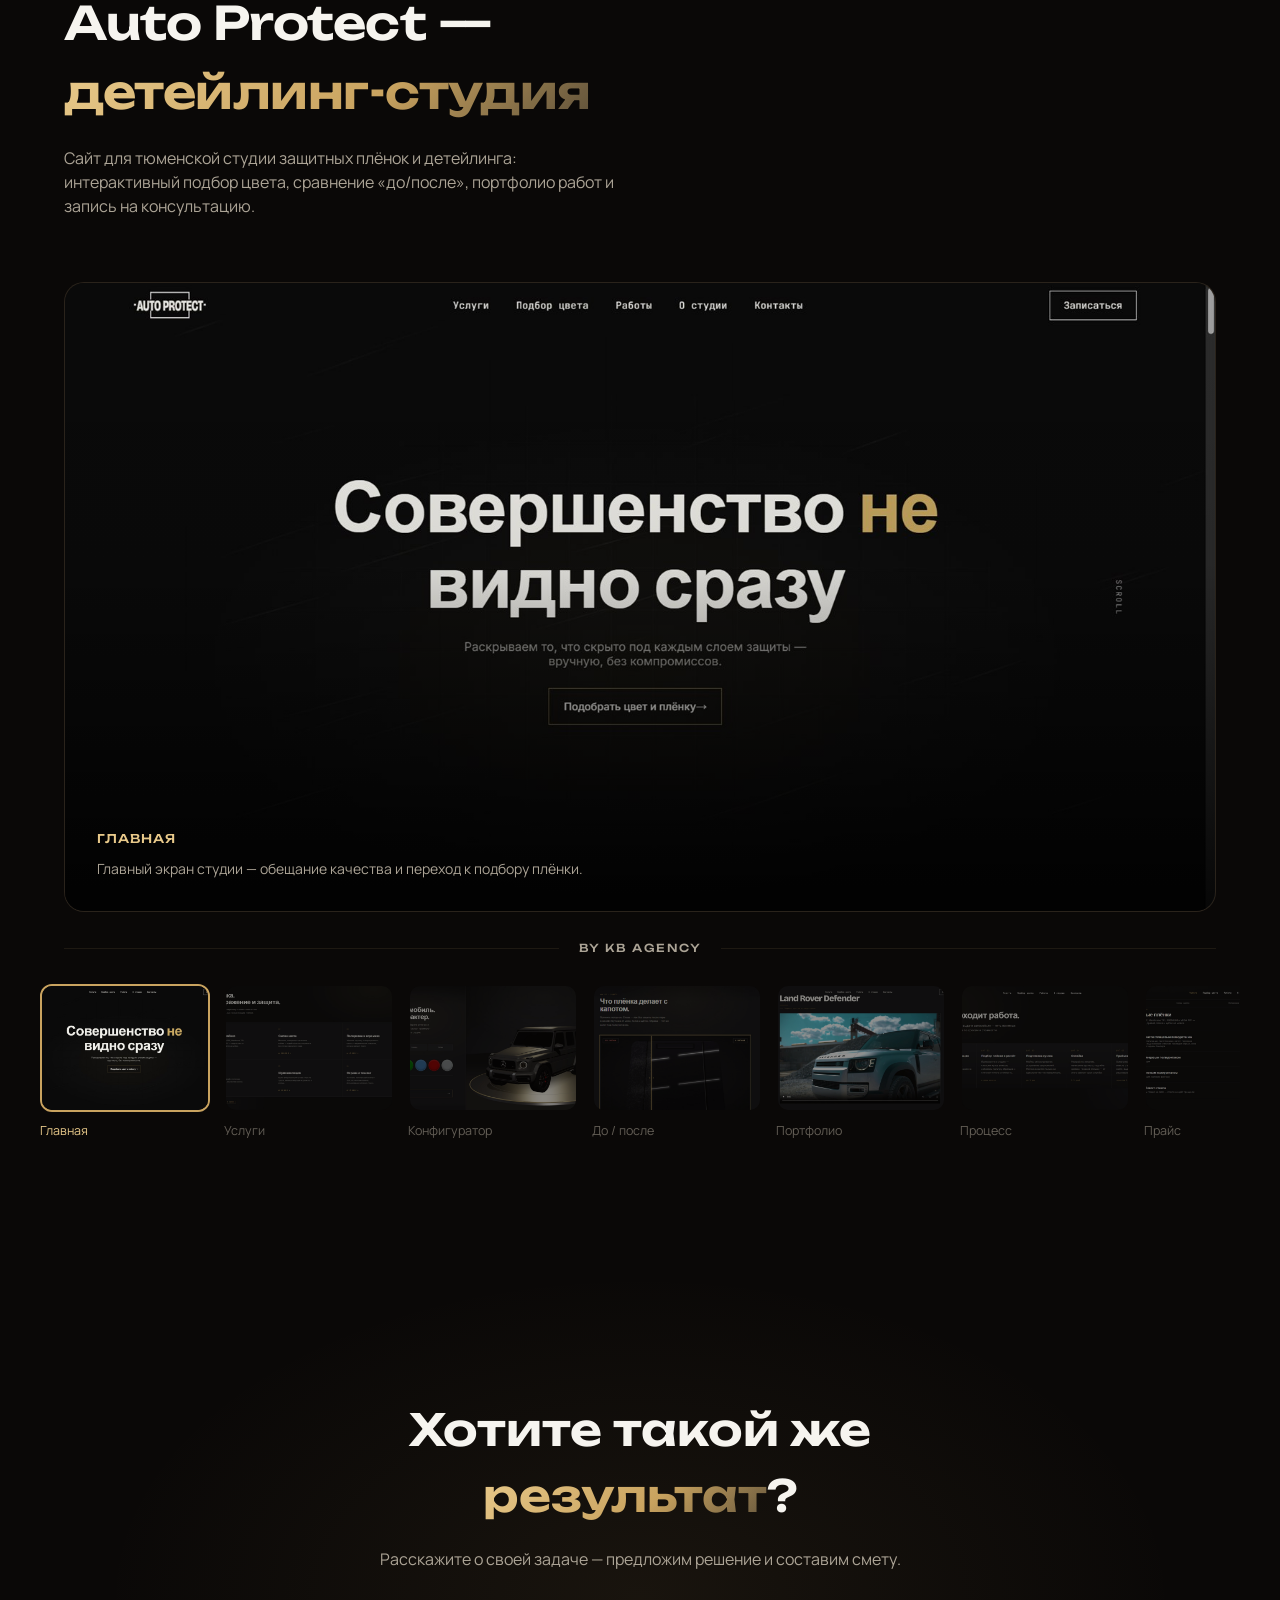
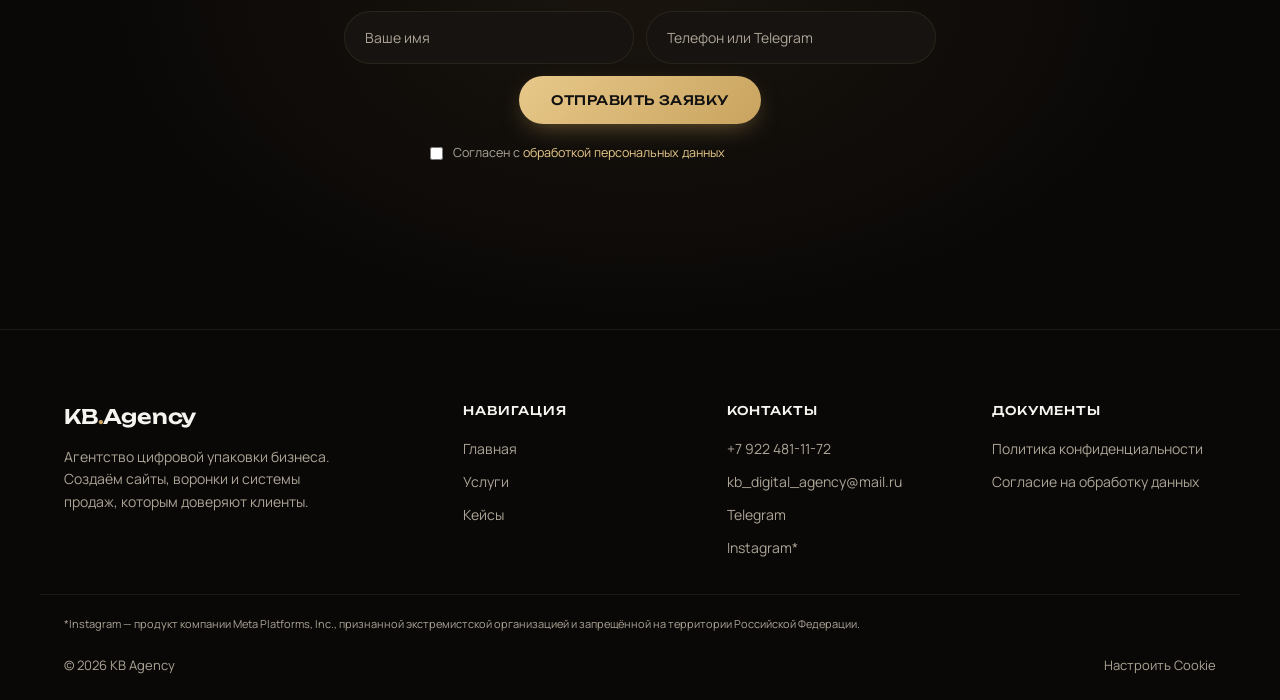
==== commit 51f3ed38: "Use root-absolute paths for css/js/img/brand assets Page-relative asset paths (css/style.css instead" ====
--- a/cases.html
+++ b/cases.html
@@ -22,9 +22,9 @@
 <meta name="twitter:description" content="Реальные проекты KB Agency: редизайн сайта Тюменского драматического театра, интернет-магазин Mr Black, сайт детейлинг-студии Auto Protect — с описанием и фото каждой страницы.">
 <meta name="twitter:image" content="https://www.kbagency.ru/brand/instagram-logo-1080.png">
 
-<link rel="stylesheet" href="css/fonts.css">
-<link rel="icon" href="brand/favicon.svg" type="image/svg+xml">
-<link rel="stylesheet" href="css/style.css">
+<link rel="stylesheet" href="/css/fonts.css">
+<link rel="icon" href="/brand/favicon.svg" type="image/svg+xml">
+<link rel="stylesheet" href="/css/style.css">
 </head>
 <body>
 
@@ -87,7 +87,7 @@
 
     <div class="case-study__stage-wrap container" data-reveal>
       <div class="case-study__stage">
-        <img class="case-study__image" src="img/case4.webp" alt="Тюменский драматический театр — главная страница" fetchpriority="high">
+        <img class="case-study__image" src="/img/case4.webp" alt="Тюменский драматический театр — главная страница" fetchpriority="high">
         <button class="case-study__expand" type="button" aria-label="Открыть на весь экран">
           <svg viewBox="0 0 24 24" fill="none" stroke="currentColor" stroke-width="2" stroke-linecap="round" stroke-linejoin="round"><path d="M8 3H5a2 2 0 0 0-2 2v3"/><path d="M21 8V5a2 2 0 0 0-2-2h-3"/><path d="M3 16v3a2 2 0 0 0 2 2h3"/><path d="M16 21h3a2 2 0 0 0 2-2v-3"/></svg>
         </button>
@@ -106,33 +106,33 @@
 
     <div class="case-study__thumbs container" data-reveal>
       <button class="case-study__thumb" type="button"
-              data-img="img/case3.webp" data-alt="Тюменский драматический театр — страница для посетителей"
+              data-img="/img/case3.webp" data-alt="Тюменский драматический театр — страница для посетителей"
               data-tag="Посетителям" data-desc="Вся нужная информация о визите: билеты, режим работы, доступная среда.">
-        <span class="case-study__thumb-frame"><img src="img/case3.webp" alt="" loading="lazy"></span>
+        <span class="case-study__thumb-frame"><img src="/img/case3.webp" alt="" loading="lazy"></span>
         <span class="case-study__thumb-label">Посетителям</span>
       </button>
       <button class="case-study__thumb is-active" type="button"
-              data-img="img/case4.webp" data-alt="Тюменский драматический театр — главная страница"
+              data-img="/img/case4.webp" data-alt="Тюменский драматический театр — главная страница"
               data-tag="Главная" data-desc="Главный экран сайта — знакомит с театром и ведёт к афише спектаклей.">
-        <span class="case-study__thumb-frame"><img src="img/case4.webp" alt="" loading="lazy"></span>
+        <span class="case-study__thumb-frame"><img src="/img/case4.webp" alt="" loading="lazy"></span>
         <span class="case-study__thumb-label">Главная</span>
       </button>
       <button class="case-study__thumb" type="button"
-              data-img="img/case5.webp" data-alt="Тюменский драматический театр — страница о театре"
+              data-img="/img/case5.webp" data-alt="Тюменский драматический театр — страница о театре"
               data-tag="О театре" data-desc="История театра, миссия и ключевые цифры труппы.">
-        <span class="case-study__thumb-frame"><img src="img/case5.webp" alt="" loading="lazy"></span>
+        <span class="case-study__thumb-frame"><img src="/img/case5.webp" alt="" loading="lazy"></span>
         <span class="case-study__thumb-label">О театре</span>
       </button>
       <button class="case-study__thumb" type="button"
-              data-img="img/case6.webp" data-alt="Тюменский драматический театр — афиша спектаклей"
+              data-img="/img/case6.webp" data-alt="Тюменский драматический театр — афиша спектаклей"
               data-tag="Афиша" data-desc="Каталог спектаклей с датами, жанрами и покупкой билетов онлайн.">
-        <span class="case-study__thumb-frame"><img src="img/case6.webp" alt="" loading="lazy"></span>
+        <span class="case-study__thumb-frame"><img src="/img/case6.webp" alt="" loading="lazy"></span>
         <span class="case-study__thumb-label">Афиша</span>
       </button>
       <button class="case-study__thumb" type="button"
-              data-img="img/case7.webp" data-alt="Тюменский драматический театр — страница актёров"
+              data-img="/img/case7.webp" data-alt="Тюменский драматический театр — страница актёров"
               data-tag="Актёры" data-desc="Труппа театра с фильтрами по составу и карточками артистов.">
-        <span class="case-study__thumb-frame"><img src="img/case7.webp" alt="" loading="lazy"></span>
+        <span class="case-study__thumb-frame"><img src="/img/case7.webp" alt="" loading="lazy"></span>
         <span class="case-study__thumb-label">Актёры</span>
       </button>
     </div>
@@ -151,7 +151,7 @@
 
     <div class="case-study__stage-wrap container" data-reveal>
       <div class="case-study__stage">
-        <img class="case-study__image" src="img/mrblack1.webp" alt="Mr Black — главная страница" loading="lazy">
+        <img class="case-study__image" src="/img/mrblack1.webp" alt="Mr Black — главная страница" loading="lazy">
         <button class="case-study__expand" type="button" aria-label="Открыть на весь экран">
           <svg viewBox="0 0 24 24" fill="none" stroke="currentColor" stroke-width="2" stroke-linecap="round" stroke-linejoin="round"><path d="M8 3H5a2 2 0 0 0-2 2v3"/><path d="M21 8V5a2 2 0 0 0-2-2h-3"/><path d="M3 16v3a2 2 0 0 0 2 2h3"/><path d="M16 21h3a2 2 0 0 0 2-2v-3"/></svg>
         </button>
@@ -170,33 +170,33 @@
 
     <div class="case-study__thumbs container" data-reveal>
       <button class="case-study__thumb is-active" type="button"
-              data-img="img/mrblack1.webp" data-alt="Mr Black — главная страница"
+              data-img="/img/mrblack1.webp" data-alt="Mr Black — главная страница"
               data-tag="Главная" data-desc="Каталог категорий оборудования и подборка популярных товаров.">
-        <span class="case-study__thumb-frame"><img src="img/mrblack1.webp" alt="" loading="lazy"></span>
+        <span class="case-study__thumb-frame"><img src="/img/mrblack1.webp" alt="" loading="lazy"></span>
         <span class="case-study__thumb-label">Главная</span>
       </button>
       <button class="case-study__thumb" type="button"
-              data-img="img/mrblack2.webp" data-alt="Mr Black — каталог оборудования"
+              data-img="/img/mrblack2.webp" data-alt="Mr Black — каталог оборудования"
               data-tag="Каталог" data-desc="Список товаров с фильтрами, ценами и быстрым добавлением в корзину.">
-        <span class="case-study__thumb-frame"><img src="img/mrblack2.webp" alt="" loading="lazy"></span>
+        <span class="case-study__thumb-frame"><img src="/img/mrblack2.webp" alt="" loading="lazy"></span>
         <span class="case-study__thumb-label">Каталог</span>
       </button>
       <button class="case-study__thumb" type="button"
-              data-img="img/mrblack3.webp" data-alt="Mr Black — карточка товара"
+              data-img="/img/mrblack3.webp" data-alt="Mr Black — карточка товара"
               data-tag="Товар" data-desc="Карточка товара с описанием, отзывами и покупкой в один клик.">
-        <span class="case-study__thumb-frame"><img src="img/mrblack3.webp" alt="" loading="lazy"></span>
+        <span class="case-study__thumb-frame"><img src="/img/mrblack3.webp" alt="" loading="lazy"></span>
         <span class="case-study__thumb-label">Товар</span>
       </button>
       <button class="case-study__thumb" type="button"
-              data-img="img/mrblack4.webp" data-alt="Mr Black — доставка и оплата"
+              data-img="/img/mrblack4.webp" data-alt="Mr Black — доставка и оплата"
               data-tag="Доставка" data-desc="Условия доставки, способы оплаты и возврата — всё на одной странице.">
-        <span class="case-study__thumb-frame"><img src="img/mrblack4.webp" alt="" loading="lazy"></span>
+        <span class="case-study__thumb-frame"><img src="/img/mrblack4.webp" alt="" loading="lazy"></span>
         <span class="case-study__thumb-label">Доставка</span>
       </button>
       <button class="case-study__thumb" type="button"
-              data-img="img/mrblack5.webp" data-alt="Mr Black — контакты"
+              data-img="/img/mrblack5.webp" data-alt="Mr Black — контакты"
               data-tag="Контакты" data-desc="Быстрая связь через Telegram, телефон и почту.">
-        <span class="case-study__thumb-frame"><img src="img/mrblack5.webp" alt="" loading="lazy"></span>
+        <span class="case-study__thumb-frame"><img src="/img/mrblack5.webp" alt="" loading="lazy"></span>
         <span class="case-study__thumb-label">Контакты</span>
       </button>
     </div>
@@ -215,7 +215,7 @@
 
     <div class="case-study__stage-wrap container" data-reveal>
       <div class="case-study__stage">
-        <img class="case-study__image" src="img/autoprotect1.jpg" alt="Auto Protect — главный экран" loading="lazy">
+        <img class="case-study__image" src="/img/autoprotect1.jpg" alt="Auto Protect — главный экран" loading="lazy">
         <button class="case-study__expand" type="button" aria-label="Открыть на весь экран">
           <svg viewBox="0 0 24 24" fill="none" stroke="currentColor" stroke-width="2" stroke-linecap="round" stroke-linejoin="round"><path d="M8 3H5a2 2 0 0 0-2 2v3"/><path d="M21 8V5a2 2 0 0 0-2-2h-3"/><path d="M3 16v3a2 2 0 0 0 2 2h3"/><path d="M16 21h3a2 2 0 0 0 2-2v-3"/></svg>
         </button>
@@ -234,57 +234,57 @@
 
     <div class="case-study__thumbs container" data-reveal>
       <button class="case-study__thumb is-active" type="button"
-              data-img="img/autoprotect1.jpg" data-alt="Auto Protect — главный экран"
+              data-img="/img/autoprotect1.jpg" data-alt="Auto Protect — главный экран"
               data-tag="Главная" data-desc="Главный экран студии — обещание качества и переход к подбору плёнки.">
-        <span class="case-study__thumb-frame"><img src="img/autoprotect1.jpg" alt="" loading="lazy"></span>
+        <span class="case-study__thumb-frame"><img src="/img/autoprotect1.jpg" alt="" loading="lazy"></span>
         <span class="case-study__thumb-label">Главная</span>
       </button>
       <button class="case-study__thumb" type="button"
-              data-img="img/autoprotect2.jpg" data-alt="Auto Protect — блок услуг"
+              data-img="/img/autoprotect2.jpg" data-alt="Auto Protect — блок услуг"
               data-tag="Услуги" data-desc="Шесть ключевых услуг с ценами: плёнка, смена цвета, полировка, шумоизоляция и другое.">
-        <span class="case-study__thumb-frame"><img src="img/autoprotect2.jpg" alt="" loading="lazy"></span>
+        <span class="case-study__thumb-frame"><img src="/img/autoprotect2.jpg" alt="" loading="lazy"></span>
         <span class="case-study__thumb-label">Услуги</span>
       </button>
       <button class="case-study__thumb" type="button"
-              data-img="img/autoprotect3.jpg" data-alt="Auto Protect — конфигуратор цвета"
+              data-img="/img/autoprotect3.jpg" data-alt="Auto Protect — конфигуратор цвета"
               data-tag="Конфигуратор" data-desc="Интерактивный подбор фактуры и цвета плёнки на 3D-модели авто.">
-        <span class="case-study__thumb-frame"><img src="img/autoprotect3.jpg" alt="" loading="lazy"></span>
+        <span class="case-study__thumb-frame"><img src="/img/autoprotect3.jpg" alt="" loading="lazy"></span>
         <span class="case-study__thumb-label">Конфигуратор</span>
       </button>
       <button class="case-study__thumb" type="button"
-              data-img="img/autoprotect4.jpg" data-alt="Auto Protect — сравнение до и после"
+              data-img="/img/autoprotect4.jpg" data-alt="Auto Protect — сравнение до и после"
               data-tag="До / после" data-desc="Слайдер сравнения: капот без защиты и тот же капот под полиуретаном.">
-        <span class="case-study__thumb-frame"><img src="img/autoprotect4.jpg" alt="" loading="lazy"></span>
+        <span class="case-study__thumb-frame"><img src="/img/autoprotect4.jpg" alt="" loading="lazy"></span>
         <span class="case-study__thumb-label">До / после</span>
       </button>
       <button class="case-study__thumb" type="button"
-              data-img="img/autoprotect5.jpg" data-alt="Auto Protect — работа Land Rover Defender"
+              data-img="/img/autoprotect5.jpg" data-alt="Auto Protect — работа Land Rover Defender"
               data-tag="Портфолио" data-desc="Карточка выполненной работы с видео результата оклейки.">
-        <span class="case-study__thumb-frame"><img src="img/autoprotect5.jpg" alt="" loading="lazy"></span>
+        <span class="case-study__thumb-frame"><img src="/img/autoprotect5.jpg" alt="" loading="lazy"></span>
         <span class="case-study__thumb-label">Портфолио</span>
       </button>
       <button class="case-study__thumb" type="button"
-              data-img="img/autoprotect8.jpg" data-alt="Auto Protect — этапы работы"
+              data-img="/img/autoprotect8.jpg" data-alt="Auto Protect — этапы работы"
               data-tag="Процесс" data-desc="Пять шагов от заявки до выдачи автомобиля — без сюрпризов по срокам.">
-        <span class="case-study__thumb-frame"><img src="img/autoprotect8.jpg" alt="" loading="lazy"></span>
+        <span class="case-study__thumb-frame"><img src="/img/autoprotect8.jpg" alt="" loading="lazy"></span>
         <span class="case-study__thumb-label">Процесс</span>
       </button>
       <button class="case-study__thumb" type="button"
-              data-img="img/autoprotect9.jpg" data-alt="Auto Protect — прайс на услуги"
+              data-img="/img/autoprotect9.jpg" data-alt="Auto Protect — прайс на услуги"
               data-tag="Прайс" data-desc="Подробный прайс-лист по каждой категории услуг студии.">
-        <span class="case-study__thumb-frame"><img src="img/autoprotect9.jpg" alt="" loading="lazy"></span>
+        <span class="case-study__thumb-frame"><img src="/img/autoprotect9.jpg" alt="" loading="lazy"></span>
         <span class="case-study__thumb-label">Прайс</span>
       </button>
       <button class="case-study__thumb" type="button"
-              data-img="img/autoprotect7.jpg" data-alt="Auto Protect — частые вопросы"
+              data-img="/img/autoprotect7.jpg" data-alt="Auto Protect — частые вопросы"
               data-tag="Вопросы" data-desc="Ответы на частые вопросы клиентов перед первой оклейкой.">
-        <span class="case-study__thumb-frame"><img src="img/autoprotect7.jpg" alt="" loading="lazy"></span>
+        <span class="case-study__thumb-frame"><img src="/img/autoprotect7.jpg" alt="" loading="lazy"></span>
         <span class="case-study__thumb-label">Вопросы</span>
       </button>
       <button class="case-study__thumb" type="button"
-              data-img="img/autoprotect6.jpg" data-alt="Auto Protect — контакты и карта"
+              data-img="/img/autoprotect6.jpg" data-alt="Auto Protect — контакты и карта"
               data-tag="Контакты" data-desc="Адрес, телефоны и карта проезда — с быстрым переходом в 2ГИС.">
-        <span class="case-study__thumb-frame"><img src="img/autoprotect6.jpg" alt="" loading="lazy"></span>
+        <span class="case-study__thumb-frame"><img src="/img/autoprotect6.jpg" alt="" loading="lazy"></span>
         <span class="case-study__thumb-label">Контакты</span>
       </button>
     </div>
@@ -379,8 +379,8 @@
   </div>
 </div>
 
-<script src="js/tilt.js"></script>
-<script src="js/case-gallery.js"></script>
-<script src="js/main.js"></script>
+<script src="/js/tilt.js"></script>
+<script src="/js/case-gallery.js"></script>
+<script src="/js/main.js"></script>
 </body>
 </html>
